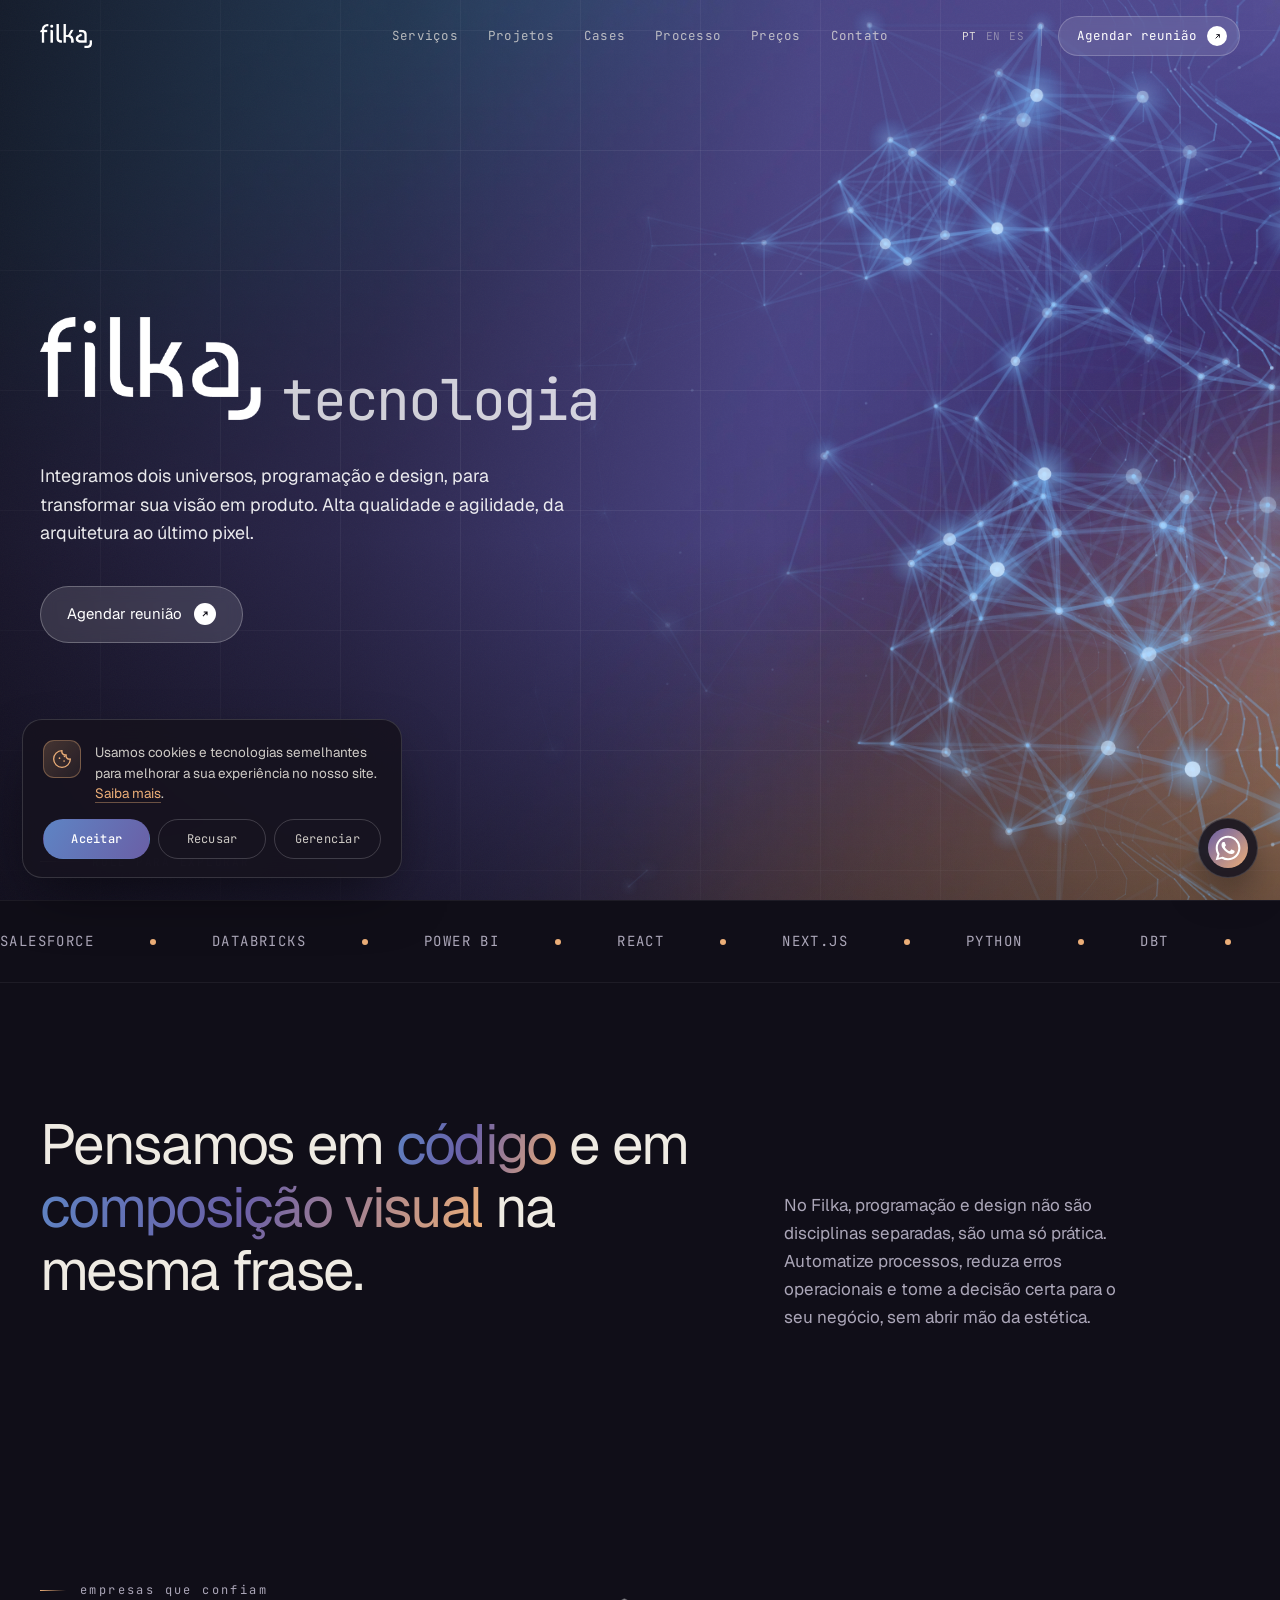
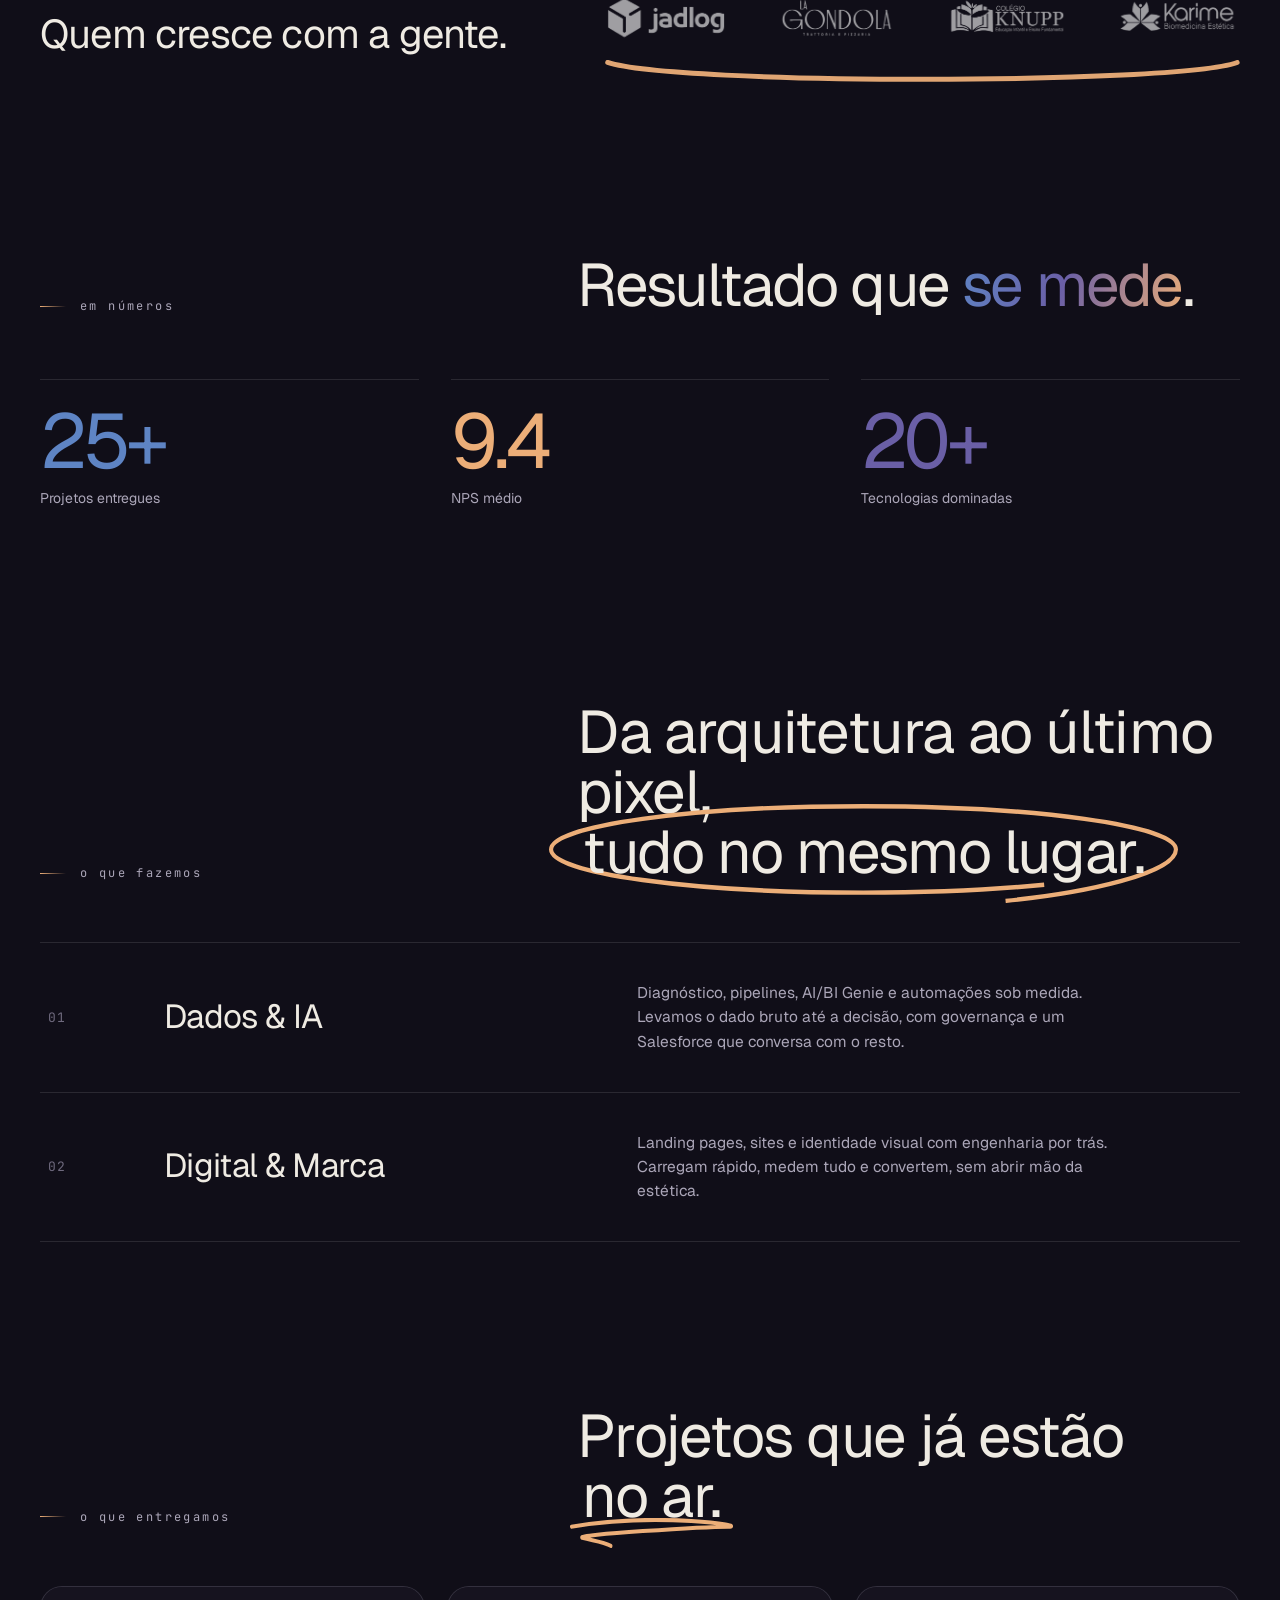
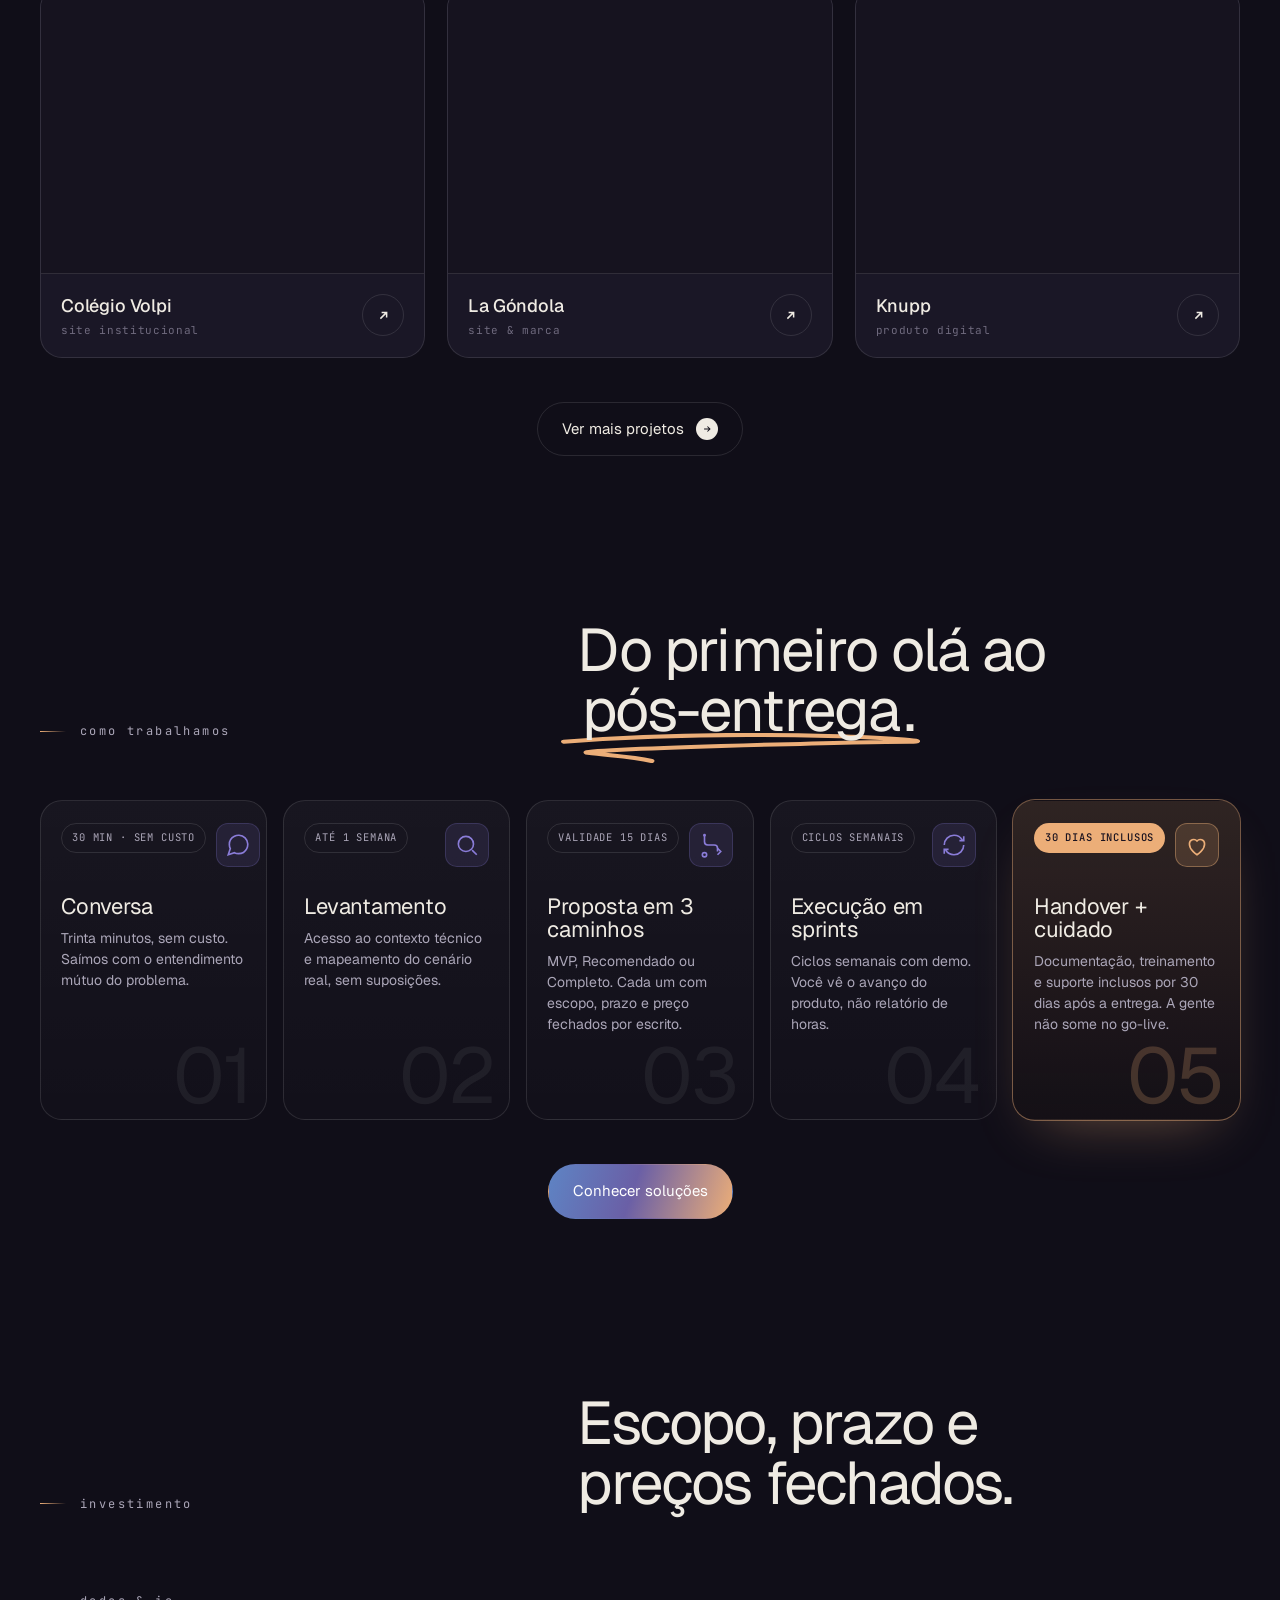
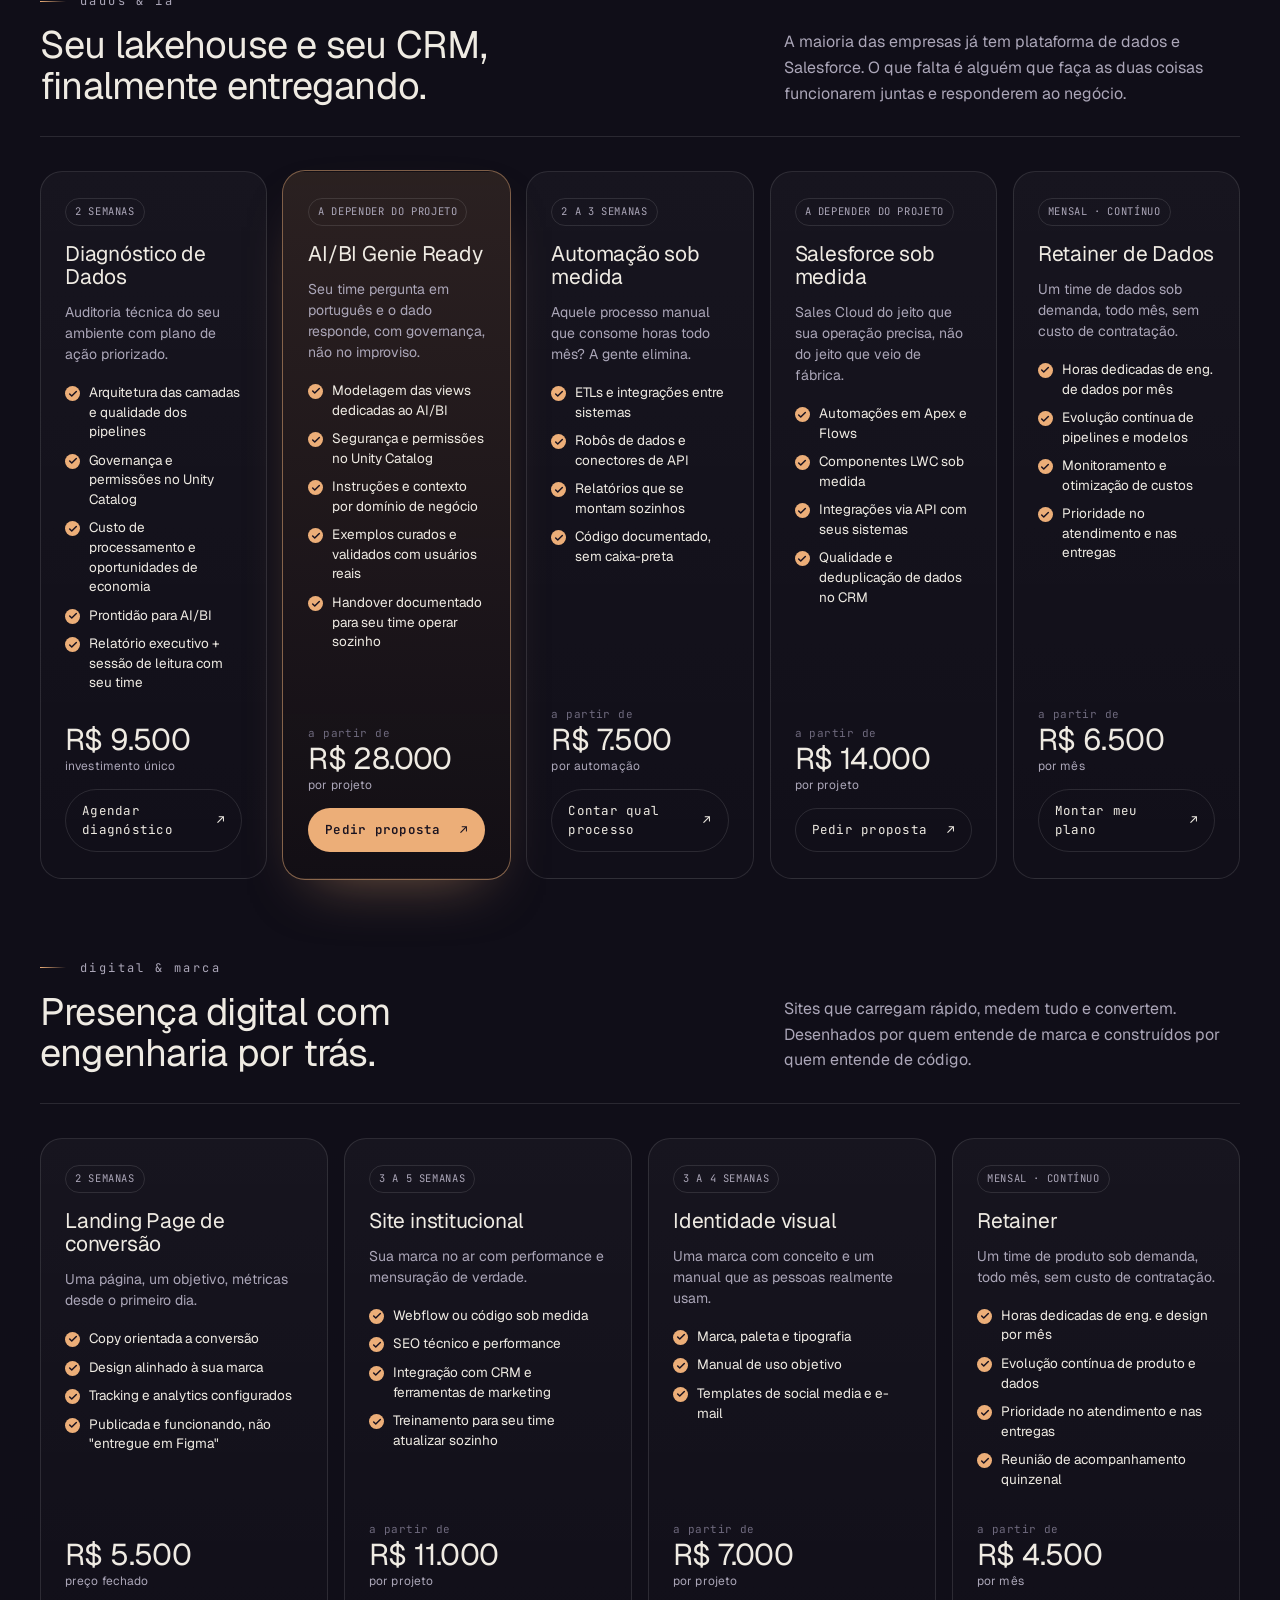
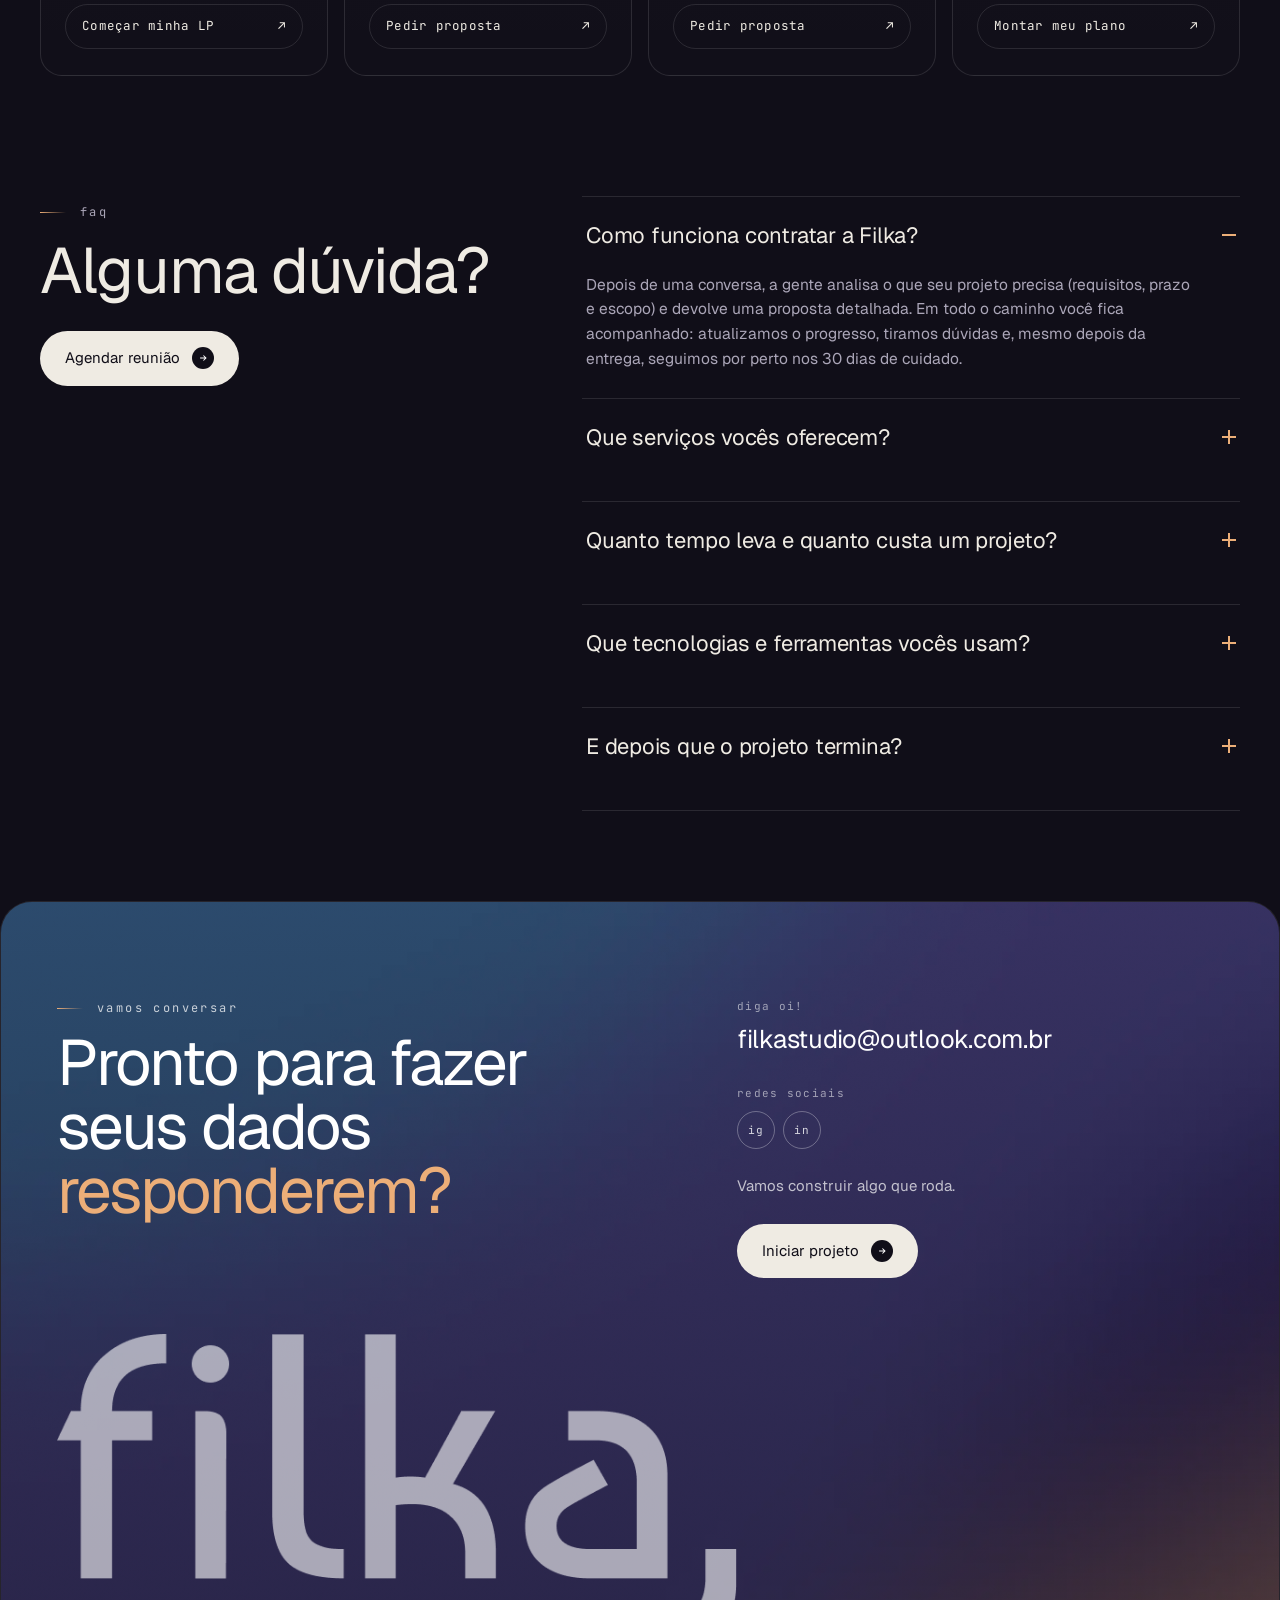
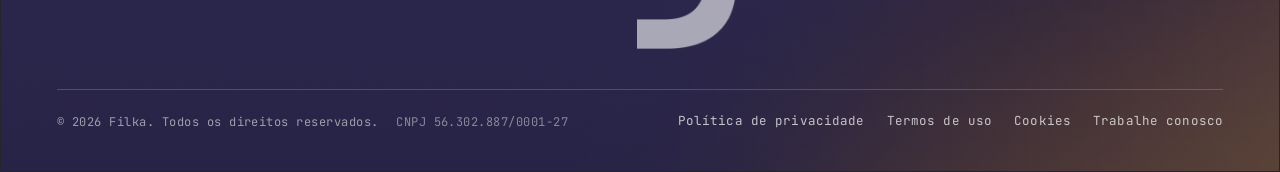
==== index.html @ 19ef2548 "Adjust site per checklist audit: nav, CTAs, thank-you page, SEO - Add Cases to main nav (desktop + m" ====
<!doctype html>
<html lang="pt-BR">
<head>
<meta charset="utf-8" />
<meta name="viewport" content="width=device-width, initial-scale=1" />
<title>Filka · Inovando com a Tecnologia</title>
<meta name="description" content="Integramos programação e design para transformar visão em produto. Engenharia de software, analytics, design digital e agentes de IA." />
<meta name="robots" content="index, follow" />
<link rel="canonical" href="https://filkastudio.com.br/" />
<meta property="og:url" content="https://filkastudio.com.br/" />
<meta property="og:type" content="website" />
<meta property="og:title" content="Filka · Inovando com a Tecnologia" />
<meta property="og:description" content="Integramos programação e design para transformar visão em produto. Engenharia de software, analytics, design digital e agentes de IA." />
<meta property="og:image" content="https://filkastudio.com.br/assets/img/brand-bg.webp" />
<meta property="og:locale" content="pt_BR" />
<meta name="twitter:card" content="summary_large_image" />
<meta name="twitter:title" content="Filka · Inovando com a Tecnologia" />
<meta name="twitter:description" content="Integramos programação e design para transformar visão em produto. Engenharia de software, analytics, design digital e agentes de IA." />
<meta name="twitter:image" content="https://filkastudio.com.br/assets/img/brand-bg.webp" />
<script type="application/ld+json">
{
  "@context": "https://schema.org",
  "@type": "Organization",
  "name": "Filka",
  "url": "https://filkastudio.com.br/",
  "description": "Integramos programação e design para transformar visão em produto. Engenharia de software, analytics, design digital e agentes de IA.",
  "logo": "https://filkastudio.com.br/assets/img/filka-wordmark-hq.png",
  "email": "filkastudio@outlook.com.br",
  "sameAs": [
    "https://www.linkedin.com/company/filka/"
  ]
}
</script>
<script type="application/ld+json">
{
  "@context": "https://schema.org",
  "@type": "FAQPage",
  "mainEntity": [
    {
      "@type": "Question",
      "name": "Como funciona contratar a Filka?",
      "acceptedAnswer": { "@type": "Answer", "text": "Depois de uma conversa, a gente analisa o que seu projeto precisa (requisitos, prazo e escopo) e devolve uma proposta detalhada. Em todo o caminho você fica acompanhado: atualizamos o progresso, tiramos dúvidas e, mesmo depois da entrega, seguimos por perto nos 30 dias de cuidado." }
    },
    {
      "@type": "Question",
      "name": "Que serviços vocês oferecem?",
      "acceptedAnswer": { "@type": "Answer", "text": "Duas frentes. Dados & IA: diagnóstico, AI/BI Genie, automação sob medida e Salesforce. Digital & Marca: landing pages, sites e identidade visual. E o Retainer, capacidade sênior mês a mês na frente que você escolher." }
    },
    {
      "@type": "Question",
      "name": "Quanto tempo leva e quanto custa um projeto?",
      "acceptedAnswer": { "@type": "Answer", "text": "Os produtos de entrada têm preço fechado e prazo curto (a partir de 2 semanas). Os demais variam com o escopo. Uma conversa inicial ajuda a gente a mapear sua necessidade e dar uma estimativa precisa por escrito." }
    },
    {
      "@type": "Question",
      "name": "Que tecnologias e ferramentas vocês usam?",
      "acceptedAnswer": { "@type": "Answer", "text": "Em dados: Databricks, Unity Catalog, Genie/AI·BI, Delta Lake, PySpark e Python. Em sistemas: Salesforce com Apex e LWC. Em digital: Webflow ou código sob medida, sempre com tracking configurado. Construímos coisas que rodam em produção, não protótipos." }
    },
    {
      "@type": "Question",
      "name": "E depois que o projeto termina?",
      "acceptedAnswer": { "@type": "Answer", "text": "Todo projeto inclui handover documentado e 30 dias de cuidado, com treinamento e suporte para seu time operar sozinho. Se quiser evolução contínua, o Retainer mantém um time de produto à disposição mês a mês." }
    }
  ]
}
</script>
<link rel="icon" href="favicon.ico" sizes="32x32" />
<link rel="icon" type="image/png" href="favicon-32x32.png" sizes="32x32" />
<link rel="icon" type="image/png" href="favicon-16x16.png" sizes="16x16" />
<link rel="apple-touch-icon" href="apple-touch-icon.png" />

<link rel="preconnect" href="https://fonts.googleapis.com" />
<link rel="preconnect" href="https://fonts.gstatic.com" crossorigin />
<link href="https://fonts.googleapis.com/css2?family=Geist:wght@300;400;500;600&family=JetBrains+Mono:wght@400;500&family=Cabin:wght@400;500;600&family=Baumans&display=swap" rel="stylesheet" />
<link rel="stylesheet" href="css/styles.css" />
<link rel="stylesheet" href="css/filkai.css" />
</head>
<body>

<!-- Nav mount (injected by nav.js) -->
<div id="nav-mount"></div>

<!-- =========================
     Hero
========================== -->
<section class="hero" id="top" data-screen-label="Hero">
  <div class="hero__bg" aria-hidden="true"></div>
  <div class="hero__tech" aria-hidden="true"></div>
  <canvas class="hero__plexus" id="hero-plexus" width="1920" height="1080" aria-hidden="true"></canvas>
  <div class="hero__grain" aria-hidden="true"></div>

  <div class="container hero__inner">
    <div class="hero__copy">
      <div class="hero__lockup">
        <img class="wordmark" src="assets/img/filka-wordmark-white.png" alt="filka," />
        <span class="cycler" id="cycler"><em>design</em></span>
      </div>

      <p class="hero__lede">
        Integramos dois universos, programação e design, para transformar
        sua visão em produto. Alta qualidade e agilidade, da arquitetura ao último pixel.
      </p>

      <div class="hero__cta">
        <a class="btn btn--glass" href="https://calendar.app.google/s7fpLVRSq7ARySYF6" target="_blank" rel="noopener">
          Agendar reunião
          <span class="arrow"><svg width="10" height="10" viewBox="0 0 24 24" fill="none" stroke="currentColor" stroke-width="2.5"><path d="M7 17L17 7M9 7h8v8"/></svg></span>
        </a>
      </div>

    </div>
  </div>

  <div class="hero__scrollcue"><span class="line"></span> role para explorar</div>
</section>

<!-- =========================
     Tool strip
========================== -->
<div class="toolstrip" aria-hidden="true">
  <div class="toolstrip__track">
    <span>
      Salesforce <span class="sep"></span> Databricks <span class="sep"></span> Power BI <span class="sep"></span>
      React <span class="sep"></span> Next.js <span class="sep"></span> Python <span class="sep"></span>
      dbt <span class="sep"></span> LangChain <span class="sep"></span> Figma <span class="sep"></span>
      AWS <span class="sep"></span> PostgreSQL <span class="sep"></span>
    </span>
    <span>
      Salesforce <span class="sep"></span> Databricks <span class="sep"></span> Power BI <span class="sep"></span>
      React <span class="sep"></span> Next.js <span class="sep"></span> Python <span class="sep"></span>
      dbt <span class="sep"></span> LangChain <span class="sep"></span> Figma <span class="sep"></span>
      AWS <span class="sep"></span> PostgreSQL <span class="sep"></span>
    </span>
  </div>
</div>

<!-- =========================
     Manifesto
========================== -->
<section class="section manifesto" id="sobre">
  <div class="container">
    <div class="manifesto__grid">
      <h2 class="manifesto__text reveal">
        Pensamos em <span class="grad-text">código</span> e em <span class="grad-text">composição visual</span> <span class="muted" style="color: rgb(239, 235, 227)">na mesma frase.</span>
      </h2>
      <p class="manifesto__aside reveal">No Filka, programação e design não são disciplinas separadas, são uma só prática. Automatize processos, reduza erros operacionais e tome a decisão certa para o seu negócio, sem abrir mão da estética.</p>
    </div>
  </div>
</section>

<!-- =========================
     Empresas que confiam
========================== -->
<section class="trust" id="clientes">
  <div class="container">
    <div class="trust__row reveal">
      <div class="trust__intro">
        <p class="trust__label eyebrow">empresas que confiam</p>
        <h2 class="trust__title" style="font-size: clamp(26px, 6vw, 40px)">Quem cresce com a gente.</h2>
      </div>
      <div class="trust__logos">
        <div class="trust__logo"><img src="assets/img/client-jadlog.webp" alt="Jadlog" /></div>
        <div class="trust__logo"><img src="assets/img/client-lagondola.webp" alt="La Gondola" /></div>
        <div class="trust__logo"><img src="assets/img/client-knupp.webp" alt="Colégio Knupp" /></div>
        <div class="trust__logo"><img src="assets/img/client-karime.webp" alt="Karime Biomedicina Estética" /></div>
        <img class="trust-underline" src="assets/img/trust-underline.svg" alt="" aria-hidden="true" />
      </div>
    </div>
  </div>
</section>

<!-- =========================
     Big numbers
========================== -->
<section class="section--tight">
  <div class="container">
    <div class="sec-head reveal" style="margin-bottom: 64px;">
      <div class="eyebrow">em números</div>
      <h2 style="font-size: clamp(32px, 7vw, 60px)">Resultado que <span class="grad-text">se mede</span>.</h2>
    </div>
    <div class="bignumbers reveal">
      <div class="bignum">
        <div class="bignum__value" data-count="25" data-suffix="+" style="color: var(--grad-blue)">0</div>
        <div class="bignum__lab">Projetos entregues</div>
      </div>
      <div class="bignum">
        <div class="bignum__value" data-count="9.4" data-decimals="1" style="color: var(--filka-peach)">0</div>
        <div class="bignum__lab">NPS médio</div>
      </div>
      <div class="bignum">
        <div class="bignum__value" data-count="20" data-suffix="+" style="color: var(--grad-teal)">0</div>
        <div class="bignum__lab">Tecnologias dominadas</div>
      </div>
    </div>
  </div>
</section>

<!-- =========================
     Expertise rows
========================== -->
<section class="section--tight" id="servicos">
  <div class="container">
    <div class="sec-head reveal">
      <div class="eyebrow">o que fazemos</div>
      <h2 style="font-size: clamp(28px, 4.4vw, 46px)"><span style="font-size: clamp(30px, 7vw, 60px)">Da arquitetura ao último pixel,</span><br /><span class="scribble scribble--loop" style="font-size: clamp(30px, 7vw, 60px)">tudo no mesmo lugar.</span></h2>
    </div>

    <div class="expertise">
      <div class="exp-row reveal">
        <div class="exp-row__num">01</div>
        <div class="exp-row__title">Dados &amp; IA</div>
        <div class="exp-row__desc">Diagnóstico, pipelines, AI/BI Genie e automações sob medida. Levamos o dado bruto até a decisão, com governança e um Salesforce que conversa com o resto.</div>
      </div>

      <div class="exp-row reveal">
        <div class="exp-row__num">02</div>
        <div class="exp-row__title">Digital &amp; Marca</div>
        <div class="exp-row__desc">Landing pages, sites e identidade visual com engenharia por trás. Carregam rápido, medem tudo e convertem, sem abrir mão da estética.</div>
      </div>
    </div>
  </div>
</section>

<!-- =========================
     Projetos
========================== -->
<section class="section--tight" id="projetos" style="padding-top: 60px;">
  <div class="container">
    <div class="sec-head reveal">
      <div class="eyebrow">o que entregamos</div>
      <h2 style="font-size: clamp(28px, 4.4vw, 46px)"><span style="font-size: clamp(30px, 7vw, 60px)">Projetos que já estão</span><br /><span class="scribble scribble--underline" style="font-size: clamp(30px, 7vw, 60px)">no ar.</span></h2>
    </div>

    <div class="showcase">
      <a class="showcase-card reveal" data-project href="https://filka-studio.github.io/colegio-volpi/" target="_blank" rel="noopener">
        <div class="showcase-card__frame">
          <iframe src="https://filka-studio.github.io/colegio-volpi/" title="Colégio Volpi" loading="lazy" scrolling="no" tabindex="-1" aria-hidden="true"></iframe>
        </div>
        <div class="showcase-card__meta">
          <span>
            <span class="showcase-card__name">Colégio Volpi</span>
            <span class="showcase-card__tag">site institucional</span>
          </span>
          <span class="showcase-card__arrow"><svg width="15" height="15" viewBox="0 0 24 24" fill="none" stroke="currentColor" stroke-width="2.4"><path d="M7 17L17 7M9 7h8v8"/></svg></span>
        </div>
      </a>

      <a class="showcase-card reveal" data-project href="https://filka-studio.github.io/la-gondola/" target="_blank" rel="noopener">
        <div class="showcase-card__frame">
          <iframe src="https://filka-studio.github.io/la-gondola/" title="La Góndola" loading="lazy" scrolling="no" tabindex="-1" aria-hidden="true"></iframe>
        </div>
        <div class="showcase-card__meta">
          <span>
            <span class="showcase-card__name">La Góndola</span>
            <span class="showcase-card__tag">site &amp; marca</span>
          </span>
          <span class="showcase-card__arrow"><svg width="15" height="15" viewBox="0 0 24 24" fill="none" stroke="currentColor" stroke-width="2.4"><path d="M7 17L17 7M9 7h8v8"/></svg></span>
        </div>
      </a>

      <a class="showcase-card reveal" data-project href="https://filka-studio.github.io/knupp/Home.dc.html" target="_blank" rel="noopener">
        <div class="showcase-card__frame">
          <iframe src="https://filka-studio.github.io/knupp/Home.dc.html" title="Knupp" loading="lazy" scrolling="no" tabindex="-1" aria-hidden="true"></iframe>
        </div>
        <div class="showcase-card__meta">
          <span>
            <span class="showcase-card__name">Knupp</span>
            <span class="showcase-card__tag">produto digital</span>
          </span>
          <span class="showcase-card__arrow"><svg width="15" height="15" viewBox="0 0 24 24" fill="none" stroke="currentColor" stroke-width="2.4"><path d="M7 17L17 7M9 7h8v8"/></svg></span>
        </div>
      </a>
    </div>

    <div class="showcase__more">
      <a class="btn btn--ghost" href="projetos.html">
        Ver mais projetos
        <span class="arrow"><svg width="10" height="10" viewBox="0 0 24 24" fill="none" stroke="currentColor" stroke-width="2.5"><path d="M5 12h14M13 6l6 6-6 6"/></svg></span>
      </a>
    </div>
  </div>
</section>

<!-- =========================
     Processo
========================== -->
<section class="section--tight" id="processo" style="padding-top: 60px;">
  <div class="container">
    <div class="sec-head reveal">
      <div class="eyebrow">como trabalhamos</div>
      <h2 style="font-size: clamp(32px, 7vw, 60px)">Do primeiro olá ao <span class="scribble scribble--underline">pós-entrega</span>.</h2>
    </div>

    <div class="process-grid">
      <article class="pcard reveal">
        <div class="pcard__top">
          <span class="pcard__tag">30 min · sem custo</span>
          <div class="pcard__icon">
            <svg width="26" height="26" viewBox="0 0 24 24" fill="none" stroke="currentColor" stroke-width="1.5"><path d="M21 11.5a8.38 8.38 0 0 1-.9 3.8 8.5 8.5 0 0 1-7.6 4.7 8.38 8.38 0 0 1-3.8-.9L3 21l1.9-5.7a8.38 8.38 0 0 1-.9-3.8 8.5 8.5 0 0 1 4.7-7.6 8.38 8.38 0 0 1 3.8-.9h.5a8.48 8.48 0 0 1 8 8v.5z"/></svg>
          </div>
        </div>
        <div class="pcard__body">
          <h3 class="pcard__title">Conversa</h3>
          <p class="pcard__desc">Trinta minutos, sem custo. Saímos com o entendimento mútuo do problema.</p>
        </div>
        <span class="pcard__num">01</span>
      </article>

      <article class="pcard reveal">
        <div class="pcard__top">
          <span class="pcard__tag">até 1 semana</span>
          <div class="pcard__icon">
            <svg width="26" height="26" viewBox="0 0 24 24" fill="none" stroke="currentColor" stroke-width="1.5"><circle cx="11" cy="11" r="7"/><path d="M21 21l-4.3-4.3"/></svg>
          </div>
        </div>
        <div class="pcard__body">
          <h3 class="pcard__title">Levantamento</h3>
          <p class="pcard__desc">Acesso ao contexto técnico e mapeamento do cenário real, sem suposições.</p>
        </div>
        <span class="pcard__num">02</span>
      </article>

      <article class="pcard reveal">
        <div class="pcard__top">
          <span class="pcard__tag">validade 15 dias</span>
          <div class="pcard__icon">
            <svg width="26" height="26" viewBox="0 0 24 24" fill="none" stroke="currentColor" stroke-width="1.5"><path d="M6 3v6a3 3 0 0 0 3 3h6a3 3 0 0 1 3 3v3"/><circle cx="6" cy="3" r="0.6" fill="currentColor"/><path d="M18 15l3 3-3 3"/><circle cx="6" cy="21" r="2"/></svg>
          </div>
        </div>
        <div class="pcard__body">
          <h3 class="pcard__title">Proposta em 3 caminhos</h3>
          <p class="pcard__desc">MVP, Recomendado ou Completo. Cada um com escopo, prazo e preço fechados por escrito.</p>
        </div>
        <span class="pcard__num">03</span>
      </article>

      <article class="pcard reveal">
        <div class="pcard__top">
          <span class="pcard__tag">ciclos semanais</span>
          <div class="pcard__icon">
            <svg width="26" height="26" viewBox="0 0 24 24" fill="none" stroke="currentColor" stroke-width="1.5"><path d="M21 12a9 9 0 0 1-9 9 9 9 0 0 1-7.7-4.4"/><path d="M3 12a9 9 0 0 1 9-9 9 9 0 0 1 7.7 4.4"/><path d="M21 4v4h-4"/><path d="M3 20v-4h4"/></svg>
          </div>
        </div>
        <div class="pcard__body">
          <h3 class="pcard__title">Execução em sprints</h3>
          <p class="pcard__desc">Ciclos semanais com demo. Você vê o avanço do produto, não relatório de horas.</p>
        </div>
        <span class="pcard__num">04</span>
      </article>

      <article class="pcard pcard--feature reveal">
        <div class="pcard__top">
          <span class="pcard__tag pcard__tag--accent">30 dias inclusos</span>
          <div class="pcard__icon">
            <svg width="26" height="26" viewBox="0 0 24 24" fill="none" stroke="currentColor" stroke-width="1.5"><path d="M12 21s-7-4.35-7-10a4 4 0 0 1 7-2.65A4 4 0 0 1 19 11c0 5.65-7 10-7 10z"/></svg>
          </div>
        </div>
        <div class="pcard__body">
          <h3 class="pcard__title">Handover + cuidado</h3>
          <p class="pcard__desc">Documentação, treinamento e suporte inclusos por 30 dias após a entrega. A gente não some no go-live.</p>
        </div>
        <span class="pcard__num">05</span>
      </article>
    </div>

    <div style="margin-top: 44px; display: flex; justify-content: center;">
      <a class="btn btn--accent" href="#precos">Conhecer soluções</a>
    </div>
  </div>
</section>

<!-- =========================
     Preços / Trilhas
========================== -->
<section class="section--tight" id="precos" style="padding-top: 70px;">
  <div class="container">
    <div class="sec-head reveal">
      <div class="eyebrow">investimento</div>
      <h2 style="font-size: clamp(32px, 7vw, 60px)">Escopo, prazo
e preços fechados.</h2>
    </div>

    <!-- Trilha 1 -->
    <div class="ptrack reveal">
      <div class="ptrack__head">
        <div class="ptrack__intro">
          <div class="eyebrow">dados &amp; ia</div>
          <h3 class="ptrack__title">Seu lakehouse e seu CRM, finalmente entregando.</h3>
        </div>
        <p class="ptrack__sub">A maioria das empresas já tem plataforma de dados e Salesforce. O que falta é alguém que faça as duas coisas funcionarem juntas e responderem ao negócio.</p>
      </div>

      <div class="pricing-grid pricing-grid--5">
        <article class="price-card">
          <div class="price-card__tags"><span class="tag">2 semanas</span></div>
          <h4 class="price-card__title">Diagnóstico de Dados</h4>
          <p class="price-card__desc">Auditoria técnica do seu ambiente com plano de ação priorizado.</p>
          <ul class="price-card__list">
            <li>Arquitetura das camadas e qualidade dos pipelines</li>
            <li>Governança e permissões no Unity Catalog</li>
            <li>Custo de processamento e oportunidades de economia</li>
            <li>Prontidão para AI/BI</li>
            <li>Relatório executivo + sessão de leitura com seu time</li>
          </ul>
          <div class="price-card__foot">
            <div class="price-card__price"><span class="val">R$ 9.500</span><span class="unit">investimento único</span></div>
            <a class="price-card__cta" href="contato.html">Agendar diagnóstico <span>&#8599;</span></a>
          </div>
        </article>

        <article class="price-card price-card--feature">
          <div class="price-card__tags"><span class="tag">a depender do projeto</span></div>
          <h4 class="price-card__title">AI/BI Genie Ready</h4>
          <p class="price-card__desc">Seu time pergunta em português e o dado responde, com governança, não no improviso.</p>
          <ul class="price-card__list">
            <li>Modelagem das views dedicadas ao AI/BI</li>
            <li>Segurança e permissões no Unity Catalog</li>
            <li>Instruções e contexto por domínio de negócio</li>
            <li>Exemplos curados e validados com usuários reais</li>
            <li>Handover documentado para seu time operar sozinho</li>
          </ul>
          <div class="price-card__foot">
            <div class="price-card__price"><span class="from">a partir de</span><span class="val">R$ 28.000</span><span class="unit">por projeto</span></div>
            <a class="price-card__cta price-card__cta--solid" href="contato.html">Pedir proposta <span>&#8599;</span></a>
          </div>
        </article>

        <article class="price-card">
          <div class="price-card__tags"><span class="tag">2 a 3 semanas</span></div>
          <h4 class="price-card__title">Automação sob medida</h4>
          <p class="price-card__desc">Aquele processo manual que consome horas todo mês? A gente elimina.</p>
          <ul class="price-card__list">
            <li>ETLs e integrações entre sistemas</li>
            <li>Robôs de dados e conectores de API</li>
            <li>Relatórios que se montam sozinhos</li>
            <li>Código documentado, sem caixa-preta</li>
          </ul>
          <div class="price-card__foot">
            <div class="price-card__price"><span class="from">a partir de</span><span class="val">R$ 7.500</span><span class="unit">por automação</span></div>
            <a class="price-card__cta" href="contato.html">Contar qual processo <span>&#8599;</span></a>
          </div>
        </article>

        <article class="price-card">
          <div class="price-card__tags"><span class="tag">a depender do projeto</span></div>
          <h4 class="price-card__title">Salesforce sob medida</h4>
          <p class="price-card__desc">Sales Cloud do jeito que sua operação precisa, não do jeito que veio de fábrica.</p>
          <ul class="price-card__list">
            <li>Automações em Apex e Flows</li>
            <li>Componentes LWC sob medida</li>
            <li>Integrações via API com seus sistemas</li>
            <li>Qualidade e deduplicação de dados no CRM</li>
          </ul>
          <div class="price-card__foot">
            <div class="price-card__price"><span class="from">a partir de</span><span class="val">R$ 14.000</span><span class="unit">por projeto</span></div>
            <a class="price-card__cta" href="contato.html">Pedir proposta <span>&#8599;</span></a>
          </div>
        </article>

        <article class="price-card">
          <div class="price-card__tags"><span class="tag">mensal &middot; contínuo</span></div>
          <h4 class="price-card__title">Retainer de Dados</h4>
          <p class="price-card__desc">Um time de dados sob demanda, todo mês, sem custo de contratação.</p>
          <ul class="price-card__list">
            <li>Horas dedicadas de eng. de dados por mês</li>
            <li>Evolução contínua de pipelines e modelos</li>
            <li>Monitoramento e otimização de custos</li>
            <li>Prioridade no atendimento e nas entregas</li>
          </ul>
          <div class="price-card__foot">
            <div class="price-card__price"><span class="from">a partir de</span><span class="val">R$ 6.500</span><span class="unit">por mês</span></div>
            <a class="price-card__cta" href="contato.html">Montar meu plano <span>&#8599;</span></a>
          </div>
        </article>
      </div>
    </div>

    <!-- Trilha 2 -->
    <div class="ptrack reveal">
      <div class="ptrack__head">
        <div class="ptrack__intro">
          <div class="eyebrow">digital &amp; marca</div>
          <h3 class="ptrack__title">Presença digital com engenharia por trás.</h3>
        </div>
        <p class="ptrack__sub">Sites que carregam rápido, medem tudo e convertem. Desenhados por quem entende de marca e construídos por quem entende de código.</p>
      </div>

      <div class="pricing-grid pricing-grid--4">
        <article class="price-card">
          <div class="price-card__tags"><span class="tag">2 semanas</span></div>
          <h4 class="price-card__title">Landing Page de conversão</h4>
          <p class="price-card__desc">Uma página, um objetivo, métricas desde o primeiro dia.</p>
          <ul class="price-card__list">
            <li>Copy orientada a conversão</li>
            <li>Design alinhado à sua marca</li>
            <li>Tracking e analytics configurados</li>
            <li>Publicada e funcionando, não "entregue em Figma"</li>
          </ul>
          <div class="price-card__foot">
            <div class="price-card__price"><span class="val">R$ 5.500</span><span class="unit">preço fechado</span></div>
            <a class="price-card__cta" href="contato.html">Começar minha LP <span>&#8599;</span></a>
          </div>
        </article>

        <article class="price-card">
          <div class="price-card__tags"><span class="tag">3 a 5 semanas</span></div>
          <h4 class="price-card__title">Site institucional</h4>
          <p class="price-card__desc">Sua marca no ar com performance e mensuração de verdade.</p>
          <ul class="price-card__list">
            <li>Webflow ou código sob medida</li>
            <li>SEO técnico e performance</li>
            <li>Integração com CRM e ferramentas de marketing</li>
            <li>Treinamento para seu time atualizar sozinho</li>
          </ul>
          <div class="price-card__foot">
            <div class="price-card__price"><span class="from">a partir de</span><span class="val">R$ 11.000</span><span class="unit">por projeto</span></div>
            <a class="price-card__cta" href="contato.html">Pedir proposta <span>&#8599;</span></a>
          </div>
        </article>

        <article class="price-card">
          <div class="price-card__tags"><span class="tag">3 a 4 semanas</span></div>
          <h4 class="price-card__title">Identidade visual</h4>
          <p class="price-card__desc">Uma marca com conceito e um manual que as pessoas realmente usam.</p>
          <ul class="price-card__list">
            <li>Marca, paleta e tipografia</li>
            <li>Manual de uso objetivo</li>
            <li>Templates de social media e e-mail</li>
          </ul>
          <div class="price-card__foot">
            <div class="price-card__price"><span class="from">a partir de</span><span class="val">R$ 7.000</span><span class="unit">por projeto</span></div>
            <a class="price-card__cta" href="contato.html">Pedir proposta <span>&#8599;</span></a>
          </div>
        </article>

        <article class="price-card">
          <div class="price-card__tags"><span class="tag">mensal &middot; contínuo</span></div>
          <h4 class="price-card__title">Retainer</h4>
          <p class="price-card__desc">Um time de produto sob demanda, todo mês, sem custo de contratação.</p>
          <ul class="price-card__list">
            <li>Horas dedicadas de eng. e design por mês</li>
            <li>Evolução contínua de produto e dados</li>
            <li>Prioridade no atendimento e nas entregas</li>
            <li>Reunião de acompanhamento quinzenal</li>
          </ul>
          <div class="price-card__foot">
            <div class="price-card__price"><span class="from">a partir de</span><span class="val">R$ 4.500</span><span class="unit">por mês</span></div>
            <a class="price-card__cta" href="contato.html">Montar meu plano <span>&#8599;</span></a>
          </div>
        </article>
      </div>
    </div>
  </div>
</section>

<!-- =========================
     FAQ
========================== -->
<section class="section--tight" id="faq" style="padding-top: 30px;">
  <div class="container">
    <div class="faq-grid">
      <div class="faq-aside reveal">
        <div class="eyebrow">faq</div>
        <h2 class="faq-title">Alguma dúvida?</h2>
        <a class="btn btn--dark" href="https://calendar.app.google/s7fpLVRSq7ARySYF6" target="_blank" rel="noopener">
          Agendar reunião
          <span class="arrow"><svg width="10" height="10" viewBox="0 0 24 24" fill="none" stroke="currentColor" stroke-width="2.5"><path d="M5 12h14M13 6l6 6-6 6"/></svg></span>
        </a>
      </div>

      <div class="faq-list reveal">
        <div class="faq-item is-open">
          <button class="faq-q" type="button" aria-expanded="true">Como funciona contratar a Filka?<span class="faq-ico"></span></button>
          <div class="faq-collapse"><div class="faq-answer">Depois de uma conversa, a gente analisa o que seu projeto precisa (requisitos, prazo e escopo) e devolve uma proposta detalhada. Em todo o caminho você fica acompanhado: atualizamos o progresso, tiramos dúvidas e, mesmo depois da entrega, seguimos por perto nos 30 dias de cuidado.</div></div>
        </div>
        <div class="faq-item">
          <button class="faq-q" type="button" aria-expanded="false">Que serviços vocês oferecem?<span class="faq-ico"></span></button>
          <div class="faq-collapse"><div class="faq-answer">Duas frentes. Dados &amp; IA: diagnóstico, AI/BI Genie, automação sob medida e Salesforce. Digital &amp; Marca: landing pages, sites e identidade visual. E o Retainer, capacidade sênior mês a mês na frente que você escolher.</div></div>
        </div>
        <div class="faq-item">
          <button class="faq-q" type="button" aria-expanded="false">Quanto tempo leva e quanto custa um projeto?<span class="faq-ico"></span></button>
          <div class="faq-collapse"><div class="faq-answer">Os produtos de entrada têm preço fechado e prazo curto (a partir de 2 semanas). Os demais variam com o escopo. Uma conversa inicial ajuda a gente a mapear sua necessidade e dar uma estimativa precisa por escrito.</div></div>
        </div>
        <div class="faq-item">
          <button class="faq-q" type="button" aria-expanded="false">Que tecnologias e ferramentas vocês usam?<span class="faq-ico"></span></button>
          <div class="faq-collapse"><div class="faq-answer">Em dados: Databricks, Unity Catalog, Genie/AI·BI, Delta Lake, PySpark e Python. Em sistemas: Salesforce com Apex e LWC. Em digital: Webflow ou código sob medida, sempre com tracking configurado. Construímos coisas que rodam em produção, não protótipos.</div></div>
        </div>
        <div class="faq-item">
          <button class="faq-q" type="button" aria-expanded="false">E depois que o projeto termina?<span class="faq-ico"></span></button>
          <div class="faq-collapse"><div class="faq-answer">Todo projeto inclui handover documentado e 30 dias de cuidado, com treinamento e suporte para seu time operar sozinho. Se quiser evolução contínua, o Retainer mantém um time de produto à disposição mês a mês.</div></div>
        </div>
      </div>
    </div>
  </div>
</section>

<section class="contact-section" id="contato">
  <div class="container">
    <div class="cta-box reveal">
      <div class="contact-top">
        <div class="contact-lead">
          <div class="eyebrow eyebrow--light">vamos conversar</div>
          <h2>Pronto para fazer seus dados <span class="contact-q">responderem?</span></h2>
        </div>
        <div class="contact-info">
          <div class="contact-info__item">
            <span class="contact-info__lab">diga oi!</span>
            <a class="contact-info__val" href="mailto:filkastudio@outlook.com.br">filkastudio@outlook.com.br</a>
          </div>
          <div class="contact-info__social">
            <span class="contact-info__lab">redes sociais</span>
            <div class="contact-social">
              <a href="https://www.instagram.com/" target="_blank" rel="noopener" aria-label="Instagram">ig</a>
              <a href="https://www.linkedin.com/company/filka/" target="_blank" rel="noopener" aria-label="LinkedIn">in</a>
            </div>
          </div>
          <p class="contact-info__note">Vamos construir algo que roda.</p>
          <a class="btn btn--light" href="contato.html">
            Iniciar projeto
            <span class="arrow"><svg width="10" height="10" viewBox="0 0 24 24" fill="none" stroke="currentColor" stroke-width="2.5"><path d="M5 12h14M13 6l6 6-6 6"/></svg></span>
          </a>
        </div>
      </div>

      <div class="contact-wordmark">
        <img src="assets/img/filka-wordmark-hq.png" alt="filka," />
      </div>

      <div class="contact-bottom">
        <span class="contact-bottom__legal">© 2026 Filka. Todos os direitos reservados. </span>
        <span class="contact-bottom__cnpj">CNPJ 56.302.887/0001-27</span>
        <div class="contact-links__group">
          <a href="privacidade.html">Política de privacidade</a>
          <a href="termos.html">Termos de uso</a>
          <a href="#" data-cookie-settings>Cookies</a>
          <a href="trabalhe.html">Trabalhe conosco</a>
        </div>
      </div>
    </div>
  </div>
</section>

<!-- Footer mount -->

<script src="js/nav.js" defer></script>
<script src="js/i18n.js" defer></script>
<script src="js/plexus.js" defer></script>
<script src="js/projects-modal.js" defer></script>
<script src="js/cookies.js" defer></script>
<script src="js/filkai.js" defer></script>
<script>
  // Word cycler (respects selected language)
  const cyclerWords = {
    pt: ['inovação', 'design', 'tecnologia', 'dados'],
    en: ['innovation', 'design', 'technology', 'data'],
    es: ['innovación', 'diseño', 'tecnología', 'datos']
  };
  const curLang = () => localStorage.getItem('filka-lang') || 'pt';
  let idx = 0;
  const cyc = document.getElementById('cycler');
  if (cyc) {
    const em = cyc.querySelector('em');
    em.textContent = cyclerWords[curLang()][idx] || cyclerWords.pt[idx];
    document.addEventListener('filka:langchange', (e) => {
      const words = cyclerWords[e.detail.lang] || cyclerWords.pt;
      em.textContent = words[idx];
    });
    setInterval(() => {
      idx = (idx + 1) % 4;
      const words = cyclerWords[curLang()] || cyclerWords.pt;
      em.style.transform = 'translateY(-10px)'; em.style.opacity = '0';
      setTimeout(() => {
        em.textContent = words[idx];
        em.style.transform = 'translateY(10px)';
        requestAnimationFrame(() => { em.style.transform = 'translateY(0)'; em.style.opacity = '1'; });
      }, 420);
    }, 2400);
  }

  // Count-up animation for big numbers
  (function(){
    const els = document.querySelectorAll('.bignum__value[data-count]');
    if (!els.length) return;
    const easeOut = t => 1 - Math.pow(1 - t, 3);
    const animate = (el) => {
      if (el.dataset.done) return;
      el.dataset.done = '1';
      const target = parseFloat(el.dataset.count);
      const decimals = parseInt(el.dataset.decimals || '0', 10);
      const prefix = el.dataset.prefix || '';
      const suffix = el.dataset.suffix || '';
      const dur = 1700;
      let start = null;
      const step = (ts) => {
        if (start === null) start = ts;
        const p = Math.min((ts - start) / dur, 1);
        el.textContent = prefix + (target * easeOut(p)).toFixed(decimals) + suffix;
        if (p < 1) requestAnimationFrame(step);
        else el.textContent = prefix + target.toFixed(decimals) + suffix;
      };
      requestAnimationFrame(step);
    };
    const check = () => {
      const vh = window.innerHeight || document.documentElement.clientHeight;
      els.forEach(el => {
        const r = el.getBoundingClientRect();
        if (r.top < vh * 0.85 && r.bottom > 0) animate(el);
      });
    };
    window.addEventListener('scroll', check, { passive: true });
    window.addEventListener('resize', check, { passive: true });
    check();
  })();
</script>

</body>
</html>
---- css/styles.css ----
/* =========================================
   Filka — Design System (Dark Editorial)
   New IDV: blue → indigo → peach gradient
   ========================================= */
:root {
  /* Brand accents (lifted for legibility on dark) */
  --filka-blue:      #7BA0E0;
  --filka-blue-deep: #5E84C4;
  --filka-blue-soft: rgba(123,160,224,.14);
  --filka-navy:      #1C1828;
  --filka-navy-deep: #0B0912;
  --filka-indigo:    #8A7CD8;
  --filka-peach:     #ECAE78;
  --filka-peach-soft:#F2C79C;

  /* Gradient stops (the IDV mesh) */
  --grad-blue:  #5E84C4;
  --grad-teal:  #6A5FA6;   /* indigo */
  --grad-mint:  #ECAE78;   /* peach */
  --grad-css:   linear-gradient(108deg, #5E84C4 0%, #6A5FA6 46%, #ECAE78 100%);

  /* Stat block colors */
  --block-blue:  #5E84C4;
  --block-teal:  #6A5FA6;
  --block-paper: #ECE7DE;   /* warm light panel for contrast */
  --block-ink:   #0B0912;

  /* Surfaces (dark) */
  --paper:        #100E18;   /* base background */
  --paper-soft:   #16131F;   /* raised section */
  --paper-deep:   #1C1828;   /* card */
  --paper-card:   #1A1726;
  --ink:          #EFEBE3;   /* primary text (warm off-white) */
  --ink-soft:     #ABA6B8;   /* muted */
  --ink-mute:     #6F6A7E;   /* faint */
  --ink-true:     #100E18;   /* true dark, for text on light chips */
  --hairline:     rgba(255,255,255,.11);
  --hairline-soft:rgba(255,255,255,.06);

  /* Type */
  --font-sans:  'Geist', 'Helvetica Neue', system-ui, -apple-system, sans-serif;
  --font-body:  'Geist', 'Inter', system-ui, -apple-system, sans-serif;
  --font-head:  'Geist', 'Helvetica Neue', system-ui, sans-serif;
  --font-mono:  'JetBrains Mono', 'Geist Mono', ui-monospace, monospace;
  --font-serif: 'Geist', 'Helvetica Neue', sans-serif;

  --ease: cubic-bezier(.6,.2,.1,1);

  --r-sm: 10px; --r-md: 16px; --r-lg: 22px; --r-xl: 32px;
}

* { box-sizing: border-box; }
html, body { margin: 0; padding: 0; }
html { background: var(--paper); overflow-x: clip; max-width: 100%; }
body {
  font-family: var(--font-body);
  color: var(--ink);
  background: var(--paper);
  -webkit-font-smoothing: antialiased;
  -moz-osx-font-smoothing: grayscale;
  line-height: 1.5;
  overflow-x: clip;
}
::selection { background: var(--filka-peach); color: #1a1320; }

/* Custom cursor removed — visitors keep their default system cursor. */

a { color: inherit; text-decoration: none; }
img { max-width: 100%; display: block; }
button { font-family: inherit; cursor: pointer; }
em, i { font-style: normal; }

/* =========================================
   Layout
   ========================================= */
.container { max-width: 1320px; margin: 0 auto; padding: 0 40px; }
@media (max-width: 760px) { .container { padding: 0 22px; } }

.section { padding: 130px 0; position: relative; }
.section--tight { padding: 90px 0; position: relative; }
.section--paper { background: var(--paper-soft); }
.section--dark { background: var(--block-ink); }

.divider { height: 1px; background: var(--hairline-soft); }

/* =========================================
   Live project showcase (iframe previews)
   ========================================= */
.showcase { display: grid; grid-template-columns: repeat(3, 1fr); gap: 22px; margin-top: 8px; }
@media (max-width: 900px) { .showcase { grid-template-columns: 1fr 1fr; } }
@media (max-width: 620px) { .showcase { grid-template-columns: 1fr; } }
.showcase-card {
  display: flex; flex-direction: column;
  border: 1px solid var(--hairline); border-radius: var(--r-lg, 20px);
  overflow: hidden; background: var(--paper-card); color: var(--ink);
  transition: transform .35s var(--ease), border-color .35s, box-shadow .35s;
}
.showcase-card:hover { transform: translateY(-4px); border-color: rgba(236,174,120,.5); box-shadow: 0 26px 50px -22px rgba(0,0,0,.6); }
.showcase-card__frame {
  position: relative; width: 100%; aspect-ratio: 4 / 3; overflow: hidden;
  border-bottom: 1px solid var(--hairline); background: var(--paper-soft);
  --s: 0.4;
}
.showcase-card__frame iframe {
  position: absolute; top: 0; left: 0; border: 0;
  width: calc(100% / var(--s)); height: calc(100% / var(--s));
  transform: scale(var(--s)); transform-origin: 0 0;
  pointer-events: none;
}
/* Transparent overlay keeps the card clickable over the iframe */
.showcase-card__frame::after { content: ""; position: absolute; inset: 0; z-index: 1; }
.showcase-card__meta {
  display: flex; align-items: center; justify-content: space-between; gap: 14px;
  padding: 18px 20px;
}
.showcase-card__name { font-family: var(--font-head); font-weight: 500; font-size: 18px; letter-spacing: -0.01em; }
.showcase-card__tag { font-family: var(--font-mono); font-size: 11px; letter-spacing: .06em; color: var(--ink-mute); display: block; margin-top: 3px; }
.showcase-card__arrow {
  width: 42px; height: 42px; border-radius: 50%; flex: none;
  display: grid; place-items: center; color: var(--ink);
  border: 1px solid var(--hairline);
  transition: transform .35s var(--ease), background .3s, color .3s, border-color .3s;
}
.showcase-card:hover .showcase-card__arrow { background: var(--filka-peach); color: var(--ink-true); border-color: var(--filka-peach); transform: rotate(0) translate(2px, -2px); }
.showcase__more { display: flex; justify-content: center; gap: 14px; flex-wrap: wrap; margin-top: 44px; }

/* Project preview modal */
.pmodal { position: fixed; inset: 0; z-index: 1000; display: none; }
.pmodal.open { display: block; }
.pmodal__backdrop { position: absolute; inset: 0; background: rgba(8,6,14,.72); backdrop-filter: blur(6px); -webkit-backdrop-filter: blur(6px); opacity: 0; transition: opacity .3s var(--ease); }
.pmodal.open .pmodal__backdrop { opacity: 1; }
.pmodal__dialog {
  position: absolute; top: 50%; left: 50%; transform: translate(-50%, -46%);
  width: min(1160px, 94vw); height: min(760px, 88vh);
  display: flex; flex-direction: column;
  background: var(--paper-card); border: 1px solid var(--hairline);
  border-radius: 18px; overflow: hidden;
  box-shadow: 0 40px 90px -30px rgba(0,0,0,.7);
  opacity: 0; transition: opacity .3s var(--ease), transform .3s var(--ease);
}
.pmodal.open .pmodal__dialog { opacity: 1; transform: translate(-50%, -50%); }
.pmodal__bar {
  display: flex; align-items: center; justify-content: space-between; gap: 16px;
  padding: 13px 16px 13px 20px; border-bottom: 1px solid var(--hairline);
  background: var(--paper-soft); flex: none;
}
.pmodal__title { font-family: var(--font-head); font-weight: 500; font-size: 16px; letter-spacing: -0.01em; color: var(--ink); }
.pmodal__actions { display: flex; align-items: center; gap: 10px; }
.pmodal__ext {
  font-family: var(--font-mono); font-size: 12px; letter-spacing: .02em;
  color: var(--ink-soft); border: 1px solid var(--hairline); border-radius: 999px;
  padding: 7px 13px; display: inline-flex; align-items: center; gap: 7px;
  transition: color .2s, border-color .2s, background .2s;
}
.pmodal__ext:hover { color: var(--filka-peach); border-color: var(--filka-peach); }
.pmodal__ext[disabled] { opacity: .45; cursor: not-allowed; }
.pmodal__ext[disabled]:hover { color: var(--ink-soft); border-color: var(--hairline); }
.pmodal__close {
  width: 36px; height: 36px; border-radius: 50%; flex: none; cursor: pointer;
  display: grid; place-items: center; color: var(--ink);
  background: rgba(255,255,255,.06); border: 1px solid var(--hairline);
  transition: background .2s, border-color .2s, transform .2s;
}
.pmodal__close:hover { background: rgba(255,255,255,.12); border-color: rgba(255,255,255,.35); transform: rotate(90deg); }
.pmodal__frame { flex: 1; position: relative; background: var(--paper-soft); }
.pmodal__frame iframe { position: absolute; inset: 0; width: 100%; height: 100%; border: 0; }
@media (max-width: 640px) {
  .pmodal__dialog { width: 100vw; height: 100vh; border-radius: 0; top: 0; left: 0; transform: none; }
  .pmodal.open .pmodal__dialog { transform: none; }
}

/* =========================================
   Typography
   ========================================= */
.display, .h1, .h2, .h3 { font-family: var(--font-head); font-weight: 400; }
.h1 { font-size: clamp(48px, 7vw, 110px); letter-spacing: -0.04em; line-height: 0.94; }
.h2 { font-size: clamp(34px, 5vw, 72px); letter-spacing: -0.03em; line-height: 1.0; }
.h3 { font-size: clamp(22px, 2.4vw, 34px); letter-spacing: -0.02em; line-height: 1.12; }

.lede { font-size: clamp(17px, 1.3vw, 20px); color: var(--ink-soft); line-height: 1.6; max-width: 580px; }

.eyebrow {
  font-family: var(--font-mono);
  font-size: 12px; letter-spacing: .2em; text-transform: lowercase;
  color: var(--ink-soft);
  display: inline-flex; align-items: center; gap: 14px; font-weight: 400;
}
.eyebrow::before {
  content: ""; width: 26px; height: 1px;
  background: linear-gradient(90deg, var(--filka-peach), transparent);
}
.eyebrow--light { color: rgba(255,255,255,.75); }

h1, h2, h3, h4, h5, h6, b, strong { font-weight: 400; }
h1 em, h2 em, h3 em { color: inherit; font-family: inherit; }

.grad-text {
  background: var(--grad-css);
  -webkit-background-clip: text; background-clip: text; color: transparent;
}

/* ===== Hand-drawn highlight scribble ===== */
.scribble { position: relative; display: inline-block; isolation: isolate; padding: 0 0.08em; white-space: nowrap; }
.scribble::after {
  content: ""; position: absolute; inset: -10% -6% -14% -6%;
  background-image: url("data:image/svg+xml;utf8,<svg xmlns='http://www.w3.org/2000/svg' viewBox='0 0 240 80' preserveAspectRatio='none' fill='none'><path d='M24,44 C18,14 86,6 132,8 C200,10 236,22 232,42 C230,68 160,74 88,68 C28,62 6,50 14,36 C20,24 36,18 54,16' stroke='%23ECAE78' stroke-width='3.2' stroke-linecap='round' stroke-linejoin='round'/></svg>");
  background-repeat: no-repeat; background-size: 100% 100%;
  pointer-events: none; z-index: -1; transform: rotate(-1deg);
}
.scribble--loop::after {
  inset: -30% -5% -34% -5%; transform: rotate(0deg);
  background-image: url("data:image/svg+xml;utf8,<svg xmlns='http://www.w3.org/2000/svg' viewBox='0 0 611 91' preserveAspectRatio='none' fill='none'><path d='M481 73.7302C431.452 78.3085 370.891 81 305.5 81C137.882 81 2 63.3152 2 41.5C2 19.6848 137.882 2 305.5 2C473.118 2 609 19.6848 609 41.5C609 63.3152 520.958 81.3428 443.5 88.5' stroke='%23ECAE78' stroke-width='4'/></svg>");
}
/* Underline swoosh (hand-drawn brush stroke, sits below the word) */
.scribble--underline::after {
  inset: 88% -5% auto -5%; height: 0.5em; transform: rotate(0deg);
  background-position: bottom; background-size: 100% 100%;
  background-image: url("data:image/svg+xml;utf8,<svg xmlns='http://www.w3.org/2000/svg' viewBox='0 0 261 30' preserveAspectRatio='none' fill='none'><path d='M2 8.64752C143.122 -6.30936 289.758 8.64744 253.374 8.64752C216.991 8.6476 2.82689 16.8568 19.3647 19.7892C35.9025 22.7217 51.0621 23.3081 65.9461 28' stroke='%23ECAE78' stroke-width='4' stroke-linecap='round'/></svg>");
}

/* =========================================
   Nav (dark, translucent)
   ========================================= */
.nav {
  position: fixed; top: 0; left: 0; right: 0; z-index: 50;
  padding: 16px max(40px, calc((100% - 1320px) / 2 + 40px));
  display: flex; align-items: center; justify-content: space-between;
  transition: background .35s, border-color .35s, padding .35s;
  border-bottom: 1px solid transparent;
  color: var(--ink);
}
.nav.scrolled {
  background: rgba(16,14,24,.72);
  backdrop-filter: blur(18px) saturate(150%);
  -webkit-backdrop-filter: blur(18px) saturate(150%);
  border-bottom-color: var(--hairline-soft);
  padding: 10px max(40px, calc((100% - 1320px) / 2 + 40px));
}
.nav__brand { display: flex; align-items: center; gap: 10px; }
.nav__brand img { height: 24px; width: auto; display: block; }

.nav__right { display: flex; align-items: center; gap: 0; }

.nav__menu {
  display: flex; gap: 2px; align-items: center; font-family: var(--font-mono);
  position: absolute; left: 50%; transform: translateX(-50%);
}
.nav__menu a {
  font-size: 12.5px; padding: 8px 14px; border-radius: 999px;
  color: inherit; transition: background .2s, opacity .2s;
  letter-spacing: .02em; position: relative; opacity: .72; white-space: nowrap;
}
.nav__menu a:hover { background: rgba(255,255,255,.08); opacity: 1; }
.nav__menu a.active { opacity: 1; }
.nav__menu a.active::after {
  content:""; position:absolute; left: 50%; bottom: 3px;
  width: 4px; height: 4px; border-radius: 50%; background: var(--filka-peach);
  transform: translateX(-50%);
}

/* Language switch — discreet setting, sits before the CTA */
.nav__lang {
  display: flex; align-items: center; gap: 7px;
  font-family: var(--font-mono); font-size: 11px;
  margin-left: 14px;
  margin-right: 16px;
  padding-right: 16px;
  border-right: 1px solid rgba(255,255,255,.16);
}
.nav__lang button {
  background: none; border: none; color: inherit; cursor: pointer;
  font: inherit; padding: 2px 1px; opacity: .4; letter-spacing: .03em;
  transition: opacity .2s;
}
.nav__lang button:hover { opacity: .75; }
.nav__lang button.active { opacity: .9; }
@media (max-width: 920px) { .nav__lang { display: none; } }

.mobile-sheet__lang {
  display: flex; gap: 16px; font-family: var(--font-mono); font-size: 14px;
  padding-top: 8px; border-top: 1px solid rgba(255,255,255,.12); margin-top: 8px;
}
.mobile-sheet__lang button {
  background: none; border: none; color: inherit; cursor: pointer;
  font: inherit; opacity: .55; padding: 0;
}
.mobile-sheet__lang button.active { opacity: 1; font-weight: 600; }

.nav__cta {
  display: inline-flex; align-items: center; gap: 10px;
  padding: 9px 12px 9px 18px; border-radius: 999px;
  font-size: 12.5px; font-family: var(--font-mono);
  background: rgba(255,255,255,.10);
  color: #fff; border: 1px solid rgba(255,255,255,.20);
  backdrop-filter: blur(8px);
  transition: background .25s, transform .25s, color .25s, border-color .25s;
}
.nav__cta .arrow {
  width: 20px; height: 20px; border-radius: 50%;
  background: #fff; color: var(--ink-true);
  display: grid; place-items: center;
  transition: transform .35s var(--ease), background .25s, color .25s;
}
.nav__cta:hover { background: #fff; color: var(--ink-true); border-color: #fff; transform: translateY(-1px); }
.nav__cta:hover .arrow { background: var(--ink-true); color: #fff; transform: rotate(-45deg); }

.nav__burger { display:none; background: rgba(255,255,255,.10); color: inherit; border: 1px solid rgba(255,255,255,.20); padding: 9px 14px; border-radius: 999px; font-size: 12.5px; font-family: var(--font-mono); align-items: center; gap: 8px; }

@media (max-width: 1040px) { .nav__menu a { padding: 8px 11px; } }
@media (max-width: 920px) {
  .nav__menu { display: none; }
  .nav__burger { display: inline-flex; }
  .nav__cta { display: none; }
  .nav { padding: 12px 22px; }
  .nav.scrolled { padding: 10px 22px; }
}

/* Mobile menu sheet */
.mobile-sheet {
  position: fixed; inset: 0; z-index: 60;
  background: var(--paper);
  transform: translateY(-100%); transition: transform .4s var(--ease);
  display: flex; flex-direction: column; padding: 24px;
  overflow-y: auto; overscroll-behavior: contain;
}
.mobile-sheet.open { transform: translateY(0); }
.mobile-sheet__top { display:flex; justify-content: space-between; align-items: center; margin-bottom: 40px; }
.mobile-sheet__top img { height: 24px; }
.mobile-sheet a {
  display: block; font-size: 34px; font-weight: 400; letter-spacing: -0.02em;
  padding: 16px 0; border-bottom: 1px solid var(--hairline-soft); color: var(--ink);
}
.mobile-sheet a:last-child { border-bottom: none; }

/* =========================================
   Buttons
   ========================================= */
.btn {
  display: inline-flex; align-items: center; gap: 12px;
  padding: 15px 24px; border-radius: 999px;
  font-size: 15px; font-weight: 400;
  transition: transform .25s, background .25s, color .25s, border-color .25s;
  border: 1px solid transparent; white-space: nowrap;
}
.btn .arrow {
  width: 22px; height: 22px; border-radius: 50%;
  display: grid; place-items: center;
  transition: transform .35s var(--ease);
}
.btn:hover .arrow { transform: rotate(-45deg); }

/* Primary = light pill (pops on dark) */
.btn--primary, .btn--light, .btn--dark {
  background: var(--ink); color: var(--ink-true);
}
.btn--primary:hover, .btn--light:hover, .btn--dark:hover { background: #fff; transform: translateY(-2px); }
.btn--primary .arrow, .btn--light .arrow, .btn--dark .arrow { background: var(--ink-true); }
.btn--primary .arrow svg, .btn--light .arrow svg, .btn--dark .arrow svg { color: #fff; }

/* Ghost = outline on dark */
.btn--ghost { background: transparent; color: var(--ink); border-color: var(--hairline); }
.btn--ghost:hover { background: rgba(255,255,255,.06); border-color: rgba(255,255,255,.4); }
.btn--ghost .arrow { background: var(--ink); }
.btn--ghost .arrow svg { color: var(--ink-true); }

/* Accent = brand gradient */
.btn--accent { background: var(--grad-css); color: #fff; }
.btn--accent:hover { transform: translateY(-2px); filter: brightness(1.06); }
.btn--accent .arrow { background: #fff; }
.btn--accent .arrow svg { color: var(--grad-teal); }

/* Glass (hero) */
.btn--glass {
  background: rgba(255,255,255,.12); color: #fff;
  border: 1px solid rgba(255,255,255,.26);
  backdrop-filter: blur(8px); -webkit-backdrop-filter: blur(8px);
  padding: 16px 26px;
}
.btn--glass:hover { background: #fff; color: var(--ink-true); border-color: #fff; }
.btn--glass .arrow { background: #fff; }
.btn--glass .arrow svg { color: var(--ink-true); }
.btn--glass:hover .arrow { background: var(--ink-true); }
.btn--glass:hover .arrow svg { color: #fff; }

/* =========================================
   Hero
   ========================================= */
.hero {
  position: relative; min-height: 100vh; padding: 150px 0 90px;
  overflow: hidden; color: #fff; background: #0a0810;
  display: flex; align-items: center;
}
.hero__bg {
  position: absolute; inset: 0; z-index: 0;
  background-image: url("../assets/img/brand-bg.webp");
  background-size: cover; background-position: center right;
  background-repeat: no-repeat; pointer-events: none;
}
.hero__bg::after {
  content:""; position: absolute; inset: 0;
  background:
    linear-gradient(95deg, rgba(10,8,16,.82) 0%, rgba(10,8,16,.55) 30%, rgba(10,8,16,.12) 60%, rgba(10,8,16,0) 100%),
    linear-gradient(0deg, rgba(10,8,16,.55) 0%, rgba(10,8,16,0) 40%);
  pointer-events: none;
}
.hero__tech {
  position: absolute; inset: 0; z-index: 0; pointer-events: none;
  background-image:
    linear-gradient(to right, rgba(255,255,255,.10) 1px, transparent 1px),
    linear-gradient(to bottom, rgba(255,255,255,.10) 1px, transparent 1px);
  background-size: 120px 120px;
  background-position: center;
  opacity: .6;
  -webkit-mask-image: radial-gradient(120% 100% at 70% 40%, #000 30%, transparent 85%);
  mask-image: radial-gradient(120% 100% at 70% 40%, #000 30%, transparent 85%);
}
.hero__grain {
  position: absolute; inset: 0; z-index: 0; opacity: .5; pointer-events: none;
  background-image: url("data:image/svg+xml;utf8,<svg xmlns='http://www.w3.org/2000/svg' width='120' height='120'><filter id='n'><feTurbulence type='fractalNoise' baseFrequency='0.85' numOctaves='2'/></filter><rect width='100%25' height='100%25' filter='url(%23n)' opacity='0.05'/></svg>");
}
.hero__inner { position: relative; z-index: 1; width: 100%; }
.hero__copy { max-width: 760px; }

/* Plexus animation — full-height on the right of the hero */
.hero__plexus {
  position: absolute; top: 0; bottom: 0; right: 0; z-index: 0;
  width: 62%; height: 100%; pointer-events: none;
  object-fit: cover; object-position: right center;
  -webkit-mask-image: linear-gradient(to right, transparent 0%, #000 42%);
  mask-image: linear-gradient(to right, transparent 0%, #000 42%);
}
@media (max-width: 900px) {
  .hero__plexus { width: 100%; opacity: .5;
    -webkit-mask-image: linear-gradient(to bottom, transparent 0%, #000 30%, #000 100%);
    mask-image: linear-gradient(to bottom, transparent 0%, #000 30%, #000 100%);
  }
}

.hero__lockup {
  display: flex; align-items: baseline; gap: 20px; flex-wrap: nowrap;
  margin: 0 0 34px; min-width: 0;
}
.hero__lockup .wordmark { height: clamp(52px, 8vw, 116px); width: auto; display: block; flex: none; }
.hero__lockup .cycler {
  font-family: var(--font-mono); font-weight: 400;
  font-size: clamp(28px, 4.4vw, 64px); letter-spacing: -0.04em;
  color: rgba(255,255,255,.78); line-height: 1; display: inline-block;
  white-space: nowrap; min-width: 0;
}
.hero__lockup .cycler em { display: inline-block; transition: transform .5s var(--ease), opacity .5s var(--ease); }

.hero__lede {
  font-size: clamp(17px, 1.4vw, 21px); color: rgba(255,255,255,.9);
  line-height: 1.6; max-width: 540px; margin: 0 0 38px;
}
.hero__cta { display: flex; flex-wrap: wrap; gap: 14px; }

.hero__meta {
  margin-top: 54px; display: flex; gap: 40px; flex-wrap: wrap;
  font-family: var(--font-mono); font-size: 12px; letter-spacing: .06em;
  text-transform: uppercase; color: rgba(255,255,255,.66);
}
.hero__meta .k { color: #fff; font-size: 26px; letter-spacing: -.02em; text-transform: none; display: block; margin-bottom: 2px; }
.hero__meta .dot { width: 7px; height: 7px; border-radius: 50%; background: var(--filka-peach); display: inline-block; margin-right: 8px; vertical-align: middle; box-shadow: 0 0 0 3px rgba(236,174,120,.22); }

.hero__scrollcue {
  position: absolute; left: 40px; bottom: 30px; z-index: 1;
  display: flex; align-items: center; gap: 12px;
  font-family: var(--font-mono); font-size: 11px; letter-spacing: .16em;
  text-transform: uppercase; color: rgba(255,255,255,.6);
}
.hero__scrollcue .line { width: 40px; height: 1px; background: rgba(255,255,255,.4); position: relative; overflow: hidden; }
.hero__scrollcue .line::after { content:""; position: absolute; inset: 0; width: 40%; background: #fff; animation: cue 2.2s var(--ease) infinite; }
@keyframes cue { 0% { transform: translateX(-100%);} 60%,100% { transform: translateX(280%);} }
@media (max-width: 760px) { .hero__scrollcue { display: none; } }
@media (max-width: 640px) {
  .hero { padding: 120px 0 70px; min-height: auto; }
  .hero__lockup { flex-wrap: wrap; gap: 6px 16px; margin-bottom: 26px; }
  .hero__lockup .cycler { white-space: normal; }
  .hero__lede { max-width: 100%; font-size: 16.5px; }
  .hero__cta { width: 100%; }
  .hero__cta .btn { width: 100%; justify-content: center; }
}

/* =========================================
   Tool strip (marquee)
   ========================================= */
.toolstrip {
  border-top: 1px solid var(--hairline-soft);
  border-bottom: 1px solid var(--hairline-soft);
  padding: 30px 0; overflow: hidden; background: var(--paper);
}
.toolstrip__track {
  display: flex; gap: 56px; white-space: nowrap;
  animation: scroll-x 42s linear infinite;
  font-family: var(--font-mono); font-size: 14px; letter-spacing: .1em;
  text-transform: uppercase; color: var(--ink-soft);
}
.toolstrip__track > span { display:inline-flex; align-items:center; gap: 56px; }
.toolstrip__track .sep { width: 6px; height: 6px; background: var(--filka-peach); border-radius: 50%; }
@keyframes scroll-x { from { transform: translateX(0); } to { transform: translateX(-50%); } }

/* =========================================
   Trust / clients strip
   ========================================= */
.trust { padding: 120px 0 96px; }
.trust .trust__row {
  position: relative;
}
@media (max-width: 760px) { .trust .trust__row { padding: 24px; } }
.trust__row {
  display: flex; align-items: center; justify-content: space-between;
  gap: 40px; flex-wrap: wrap;
}
.trust__intro { display: flex; flex-direction: column; gap: 14px; }
.trust__title {
  font-family: var(--font-head); font-weight: 400; letter-spacing: -0.02em;
  line-height: 1.05; margin: 0; white-space: nowrap;
}
.trust__label {
  margin: 0; white-space: nowrap;
}
.trust__logos-wrap {
  display: contents;
}
.trust-underline {
  position: absolute; left: 0; right: 0; top: calc(100% + 12px);
  width: 100%; height: auto; pointer-events: none; opacity: .95;
}
@media (max-width: 760px) {
  .trust-underline { top: calc(100% + 8px); }
}
.trust__logos {
  position: relative;
  display: flex; align-items: center; gap: 48px;
}
.trust__logo {
  height: 60px; display: flex; align-items: center; justify-content: center;
  opacity: .6; transition: opacity .3s var(--ease);
}
.trust__logo:hover { opacity: 1; }
.trust__logo img { height: 100%; width: auto; object-fit: contain; display: block; }
@media (max-width: 760px) {
  .trust__row { justify-content: center; gap: 24px; }
  .trust__title, .trust__label { white-space: normal; }
  .trust__logos { gap: 28px; flex-wrap: wrap; justify-content: center; }
  .trust__logo { height: 46px; }
}

/* =========================================
   FAQ
   ========================================= */
.faq-grid { display: grid; grid-template-columns: 1fr 1.4fr; gap: 72px; align-items: start; }
@media (max-width: 920px) { .faq-grid { grid-template-columns: 1fr; gap: 36px; } }
.faq-aside { position: sticky; top: 100px; }
@media (max-width: 920px) { .faq-aside { position: static; } }
.faq-title {
  font-family: var(--font-head); font-weight: 400;
  font-size: clamp(40px, 5vw, 68px); letter-spacing: -0.02em; line-height: 1;
  margin: 18px 0 28px;
}
.faq-q { color: var(--filka-peach); }
.faq-list { display: flex; flex-direction: column; border-top: 1px solid var(--hairline); }
.faq-item { border-bottom: 1px solid var(--hairline); }
.faq-q {
  width: 100%; list-style: none; cursor: pointer; text-align: left;
  background: none; border: none; color: var(--ink);
  display: flex; align-items: center; justify-content: space-between; gap: 20px;
  padding: 24px 4px;
  font-family: var(--font-head); font-weight: 400; font-size: clamp(18px, 1.8vw, 22px);
  letter-spacing: -0.01em;
  transition: color .2s;
}
.faq-q:hover { color: var(--filka-peach); }
.faq-ico {
  position: relative; width: 14px; height: 14px; flex: none;
}
.faq-ico::before, .faq-ico::after {
  content: ""; position: absolute; background: var(--filka-peach);
  transition: transform .3s var(--ease), opacity .3s;
}
.faq-ico::before { left: 0; top: 50%; width: 100%; height: 2px; transform: translateY(-50%); }
.faq-ico::after { left: 50%; top: 0; width: 2px; height: 100%; transform: translateX(-50%); }
.faq-item.is-open .faq-ico::after { transform: translateX(-50%) scaleY(0); opacity: 0; }
.faq-collapse {
  display: grid; grid-template-rows: 0fr;
  transition: grid-template-rows .45s var(--ease);
}
.faq-collapse > * { overflow: hidden; min-height: 0; }
.faq-item.is-open .faq-collapse { grid-template-rows: 1fr; }
.faq-answer {
  padding: 0 4px 26px; max-width: 62ch;
  color: var(--ink-soft); font-size: 15.5px; line-height: 1.6;
  opacity: 0; transform: translateY(-4px);
  transition: opacity .4s var(--ease) .06s, transform .4s var(--ease) .06s;
}
.faq-item.is-open .faq-answer { opacity: 1; transform: none; }

/* =========================================
   Pricing / Trilhas
   ========================================= */
.ptrack { margin-top: 72px; }
.ptrack:first-of-type { margin-top: 64px; }
.ptrack__head {
  display: grid; grid-template-columns: 1.5fr 1fr; gap: 60px; align-items: end;
  padding-bottom: 30px; margin-bottom: 34px;
  border-bottom: 1px solid var(--hairline);
}
@media (max-width: 880px) { .ptrack__head { grid-template-columns: 1fr; gap: 18px; } }
.ptrack__title {
  font-family: var(--font-head); font-weight: 400; font-size: clamp(26px, 3vw, 38px);
  letter-spacing: -0.02em; line-height: 1.08; margin: 14px 0 0; max-width: 18ch;
}
.ptrack__sub { color: var(--ink-soft); font-size: 16px; line-height: 1.6; margin: 0; }

.pricing-grid { display: grid; gap: 16px; }
.pricing-grid--4 { grid-template-columns: repeat(4, 1fr); }
.pricing-grid--5 { grid-template-columns: repeat(5, 1fr); }
.pricing-grid--3 { grid-template-columns: repeat(3, 1fr); }
@media (max-width: 1200px) { .pricing-grid--5 { grid-template-columns: repeat(3, 1fr); } }
@media (max-width: 1080px) { .pricing-grid--4, .pricing-grid--3 { grid-template-columns: repeat(2, 1fr); } }
@media (max-width: 880px) { .pricing-grid--5 { grid-template-columns: repeat(2, 1fr); } }
@media (max-width: 620px) { .pricing-grid--4, .pricing-grid--3, .pricing-grid--5 { grid-template-columns: 1fr; } }

.price-card {
  position: relative;
  border: 1px solid var(--hairline); border-radius: var(--r-lg, 20px);
  background: linear-gradient(180deg, rgba(255,255,255,.03), rgba(255,255,255,.008));
  padding: 26px 24px;
  display: flex; flex-direction: column; gap: 14px;
  transition: transform .4s var(--ease), border-color .4s var(--ease);
}
.price-card:hover { transform: translateY(-4px); border-color: rgba(255,255,255,.2); }
.price-card__tags { display: flex; flex-wrap: wrap; gap: 6px; }
.tag {
  font-family: var(--font-mono); font-size: 10.5px; letter-spacing: .06em; text-transform: uppercase;
  padding: 5px 9px; border-radius: 999px; border: 1px solid var(--hairline); color: var(--ink-soft);
}
.tag--track { color: var(--filka-indigo); border-color: rgba(138,124,216,.4); }
.tag--accent { background: var(--filka-peach); color: #1a1320; border-color: transparent; font-weight: 600; }
.price-card__title { font-family: var(--font-head); font-weight: 400; font-size: 21px; letter-spacing: -0.01em; line-height: 1.1; margin: 2px 0 0; }
.price-card__desc { font-size: 14px; line-height: 1.5; color: var(--ink-soft); margin: 0; }
.price-card__list { list-style: none; margin: 4px 0 0; padding: 0; display: flex; flex-direction: column; gap: 9px; }
.price-card__list li {
  position: relative; padding-left: 24px; font-size: 13.5px; line-height: 1.45; color: var(--ink);
}
.price-card__list li::before {
  content: ""; position: absolute; left: 0; top: 3px;
  width: 15px; height: 15px; border-radius: 50%;
  background:
    url("data:image/svg+xml;utf8,<svg xmlns='http://www.w3.org/2000/svg' viewBox='0 0 24 24' fill='none' stroke='%231a1320' stroke-width='3.5' stroke-linecap='round' stroke-linejoin='round'><path d='M20 6L9 17l-5-5'/></svg>") center / 10px no-repeat,
    var(--filka-peach);
}
.price-card__foot { margin-top: auto; padding-top: 18px; display: flex; flex-direction: column; gap: 14px; }
.price-card__price { display: flex; flex-direction: column; gap: 2px; }
.price-card__price .from { font-family: var(--font-mono); font-size: 11px; letter-spacing: .04em; color: var(--ink-mute); }
.price-card__price .val { font-family: var(--font-head); font-weight: 400; font-size: 30px; letter-spacing: -0.02em; line-height: 1; }
.price-card__price .unit { font-size: 12px; color: var(--ink-soft); letter-spacing: .01em; }
.price-card__note { font-family: var(--font-body); font-style: italic; font-size: 12px; line-height: 1.45; color: var(--filka-peach); margin: -4px 0 0; opacity: .85; }
.price-card__cta {
  display: inline-flex; align-items: center; justify-content: space-between; gap: 10px;
  font-family: var(--font-mono); font-size: 12.5px; letter-spacing: .02em;
  padding: 12px 16px; border-radius: 999px;
  border: 1px solid var(--hairline); color: var(--ink);
  transition: background .25s, border-color .25s, color .25s;
}
.price-card__cta span { transition: transform .3s var(--ease); }
.price-card__cta:hover { background: rgba(255,255,255,.06); border-color: rgba(255,255,255,.32); }
.price-card__cta:hover span { transform: translate(2px, -2px); }
.price-card__cta--solid { background: var(--filka-peach); color: #1a1320; border-color: transparent; font-weight: 600; }
.price-card__cta--solid:hover { background: #f2c79c; color: #1a1320; }

/* Featured pricing card */
.price-card--feature {
  border-color: transparent;
  background:
    linear-gradient(180deg, rgba(236,174,120,.14), rgba(236,174,120,.03)),
    var(--filka-navy-deep, #0B0912);
  box-shadow: 0 0 0 1px rgba(236,174,120,.5), 0 26px 60px -30px rgba(236,174,120,.5);
}
.price-card--feature:hover { box-shadow: 0 0 0 1px rgba(236,174,120,.75), 0 28px 64px -28px rgba(236,174,120,.6); }
.price-card__ribbon {
  position: absolute; top: 0; right: 0;
  font-family: var(--font-mono); font-size: 10px; letter-spacing: .08em; text-transform: uppercase;
  background: var(--filka-peach); color: #1a1320; font-weight: 600;
  padding: 6px 12px; border-bottom-left-radius: 12px;
}

/* =========================================
   Process cards
   ========================================= */
.process-grid {
  display: grid; grid-template-columns: repeat(5, 1fr); gap: 16px;
  align-items: stretch;
}
@media (max-width: 1080px) { .process-grid { grid-template-columns: repeat(2, 1fr); gap: 18px; } }
@media (max-width: 560px) { .process-grid { grid-template-columns: 1fr; } }

.pcard {
  position: relative; overflow: hidden;
  border: 1px solid var(--hairline);
  border-radius: var(--r-lg, 20px);
  background: linear-gradient(180deg, rgba(255,255,255,.035), rgba(255,255,255,.01));
  padding: 22px 20px 18px;
  min-height: 320px;
  display: flex; flex-direction: column;
  transition: transform .4s var(--ease), border-color .4s var(--ease), background .4s var(--ease);
}
.pcard:hover { transform: translateY(-5px); border-color: rgba(255,255,255,.22); }
.pcard__top { display: flex; align-items: flex-start; justify-content: space-between; gap: 10px; margin-bottom: 28px; }
.pcard__tag {
  font-family: var(--font-mono); font-size: 10.5px; letter-spacing: .08em; text-transform: uppercase;
  color: var(--ink-soft); border: 1px solid var(--hairline); border-radius: 999px;
  padding: 6px 10px; white-space: nowrap;
}
.pcard__tag--accent { color: #1a1320; background: var(--filka-peach); border-color: transparent; font-weight: 500; }
.pcard__icon {
  width: 44px; height: 44px; flex: none; border-radius: 12px;
  display: grid; place-items: center;
  background: rgba(138,124,216,.12); color: var(--filka-indigo);
  border: 1px solid rgba(138,124,216,.22);
}
.pcard__body { display: flex; flex-direction: column; gap: 10px; }
.pcard__title { font-family: var(--font-head); font-weight: 400; font-size: 22px; letter-spacing: -0.01em; margin: 0; line-height: 1.05; }
.pcard__desc { font-size: 14px; line-height: 1.5; color: var(--ink-soft); margin: 0; }
.pcard__num {
  font-family: var(--font-head); font-weight: 400; letter-spacing: -0.03em;
  font-size: 78px; line-height: 1; color: rgba(255,255,255,.06);
  position: absolute; right: 16px; bottom: 4px; pointer-events: none;
}

/* Feature card — step 5 (trust differentiator) */
.pcard--feature {
  border-color: transparent;
  background:
    linear-gradient(180deg, rgba(236,174,120,.16), rgba(236,174,120,.04)),
    var(--filka-navy-deep, #0B0912);
  box-shadow: 0 0 0 1px rgba(236,174,120,.45), 0 24px 60px -28px rgba(236,174,120,.45);
}
.pcard--feature:hover { border-color: transparent; box-shadow: 0 0 0 1px rgba(236,174,120,.7), 0 26px 64px -26px rgba(236,174,120,.55); }
.pcard--feature .pcard__icon { background: rgba(236,174,120,.16); color: var(--filka-peach); border-color: rgba(236,174,120,.4); }
.pcard--feature .pcard__num { color: rgba(236,174,120,.22); }
.pcard__badge {
  position: absolute; top: 0; left: 0;
  font-family: var(--font-mono); font-size: 10px; letter-spacing: .1em; text-transform: uppercase;
  background: var(--filka-peach); color: #1a1320; font-weight: 600;
  padding: 6px 12px; border-bottom-right-radius: 12px;
}

/* =========================================
   Manifesto statement
   ========================================= */
.manifesto { }
.manifesto__text {
  font-family: var(--font-head); font-weight: 400;
  margin: 0;
  font-size: clamp(30px, 4.4vw, 60px); line-height: 1.12; letter-spacing: -0.03em;
  max-width: 20ch;
}
.manifesto__text .muted { color: var(--ink-mute); }
.manifesto__grid { display: grid; grid-template-columns: 1.5fr 1fr; gap: 60px; align-items: start; }
.manifesto__grid .manifesto__text { align-self: start; }
.manifesto__grid .manifesto__aside { align-self: start; margin-top: 78px; }
@media (max-width: 880px) { .manifesto__grid { grid-template-columns: 1fr; gap: 36px; } .manifesto__grid .manifesto__aside { margin-top: 0; } }
.manifesto__aside { color: var(--ink-soft); font-size: 17px; line-height: 1.65; max-width: 360px; margin: 0; }

/* =========================================
   Section header
   ========================================= */
.sec-head { display: grid; grid-template-columns: 1fr 1.4fr; gap: 64px; align-items: end; margin-bottom: 60px; }
@media (max-width: 880px) { .sec-head { grid-template-columns: 1fr; gap: 20px; } }
.sec-head h2 { font-size: clamp(32px, 4.5vw, 62px); font-weight: 400; letter-spacing: -0.03em; line-height: 1; margin: 14px 0 0; font-family: var(--font-head); }
.sec-head .lede { margin-top: 10px; }

/* =========================================
   Expertise — editorial rows (Explow-style)
   ========================================= */
.expertise { border-top: 1px solid var(--hairline); }
.exp-row {
  display: grid; grid-template-columns: 80px 1.1fr 1.5fr;
  gap: 36px; align-items: center;
  padding: 38px 8px; border-bottom: 1px solid var(--hairline);
  position: relative; transition: padding .4s var(--ease), background .4s;
  color: var(--ink);
}
.exp-row::before {
  content:""; position: absolute; left: 0; top: 0; height: 100%; width: 0;
  background: var(--grad-css); opacity: .08; transition: width .45s var(--ease); z-index: 0;
}
.exp-row:hover { padding-left: 24px; padding-right: 24px; }
.exp-row:hover::before { width: 100%; }
.exp-row > * { position: relative; z-index: 1; }
.exp-row__num { font-family: var(--font-mono); font-size: 13px; color: var(--ink-mute); letter-spacing: .1em; }
.exp-row__title { font-family: var(--font-head); font-size: clamp(24px, 2.6vw, 38px); letter-spacing: -0.02em; line-height: 1.05; }
.exp-row__desc { color: var(--ink-soft); font-size: 15.5px; line-height: 1.55; max-width: 480px; }
.exp-row__tags { display: flex; flex-wrap: wrap; gap: 6px; justify-content: flex-end; }
.exp-row__tags span { font-family: var(--font-mono); font-size: 10.5px; letter-spacing: .06em; text-transform: uppercase; padding: 5px 10px; border: 1px solid var(--hairline); border-radius: 999px; color: var(--ink-soft); }
.exp-row__arrow {
  width: 46px; height: 46px; border-radius: 50%; border: 1px solid var(--hairline);
  display: grid; place-items: center; color: var(--ink); flex: none;
  transition: transform .4s var(--ease), background .3s, color .3s, border-color .3s;
}
.exp-row:hover .exp-row__arrow { background: var(--ink); color: var(--ink-true); transform: rotate(-45deg); border-color: var(--ink); }
@media (max-width: 980px) {
  .exp-row { grid-template-columns: 50px 1fr auto; row-gap: 14px; }
  .exp-row__desc { grid-column: 1 / -1; }
  .exp-row__tags { grid-column: 1 / -1; justify-content: flex-start; }
}

/* =========================================
   Service cards (used on subpages)
   ========================================= */
.services { display: grid; grid-template-columns: repeat(4, 1fr); gap: 14px; }
@media (max-width: 980px) { .services { grid-template-columns: 1fr 1fr; } }
@media (max-width: 560px) { .services { grid-template-columns: 1fr; } }
.service-card {
  background: var(--paper-card); border: 1px solid var(--hairline);
  border-radius: var(--r-lg); padding: 30px 26px; min-height: 320px;
  display: flex; flex-direction: column; justify-content: space-between;
  position: relative; overflow: hidden;
  transition: transform .35s var(--ease), border-color .35s, background .35s;
}
.service-card:hover { transform: translateY(-4px); border-color: rgba(255,255,255,.28); background: var(--paper-deep); }
.service-card .num { font-family: var(--font-mono); font-size: 12px; letter-spacing: .12em; color: var(--ink-mute); }
.service-card .icon {
  width: 50px; height: 50px; border-radius: 13px; display: grid; place-items: center;
  background: var(--filka-blue-soft); color: var(--filka-blue); margin: 20px 0 22px;
}
.service-card h3 { margin: 0 0 10px; font-size: 22px; font-weight: 400; letter-spacing: -0.01em; line-height: 1.15; }
.service-card p { margin: 0; color: var(--ink-soft); font-size: 14.5px; line-height: 1.55; }
.service-card .tags { display: flex; flex-wrap: wrap; gap: 6px; margin-top: 20px; }
.service-card .tags span { font-family: var(--font-mono); font-size: 10.5px; letter-spacing: .04em; padding: 5px 9px; border-radius: 999px; background: rgba(255,255,255,.05); color: var(--ink-soft); border: 1px solid var(--hairline-soft); }

/* =========================================
   Project cards
   ========================================= */
.projects { display: grid; grid-template-columns: repeat(2, 1fr); gap: 26px; }
@media (max-width: 760px) { .projects { grid-template-columns: 1fr; } }
.project-card {
  background: var(--paper-card); border: 1px solid var(--hairline);
  border-radius: var(--r-xl); overflow: hidden; position: relative;
  transition: transform .35s var(--ease), border-color .35s;
}
.project-card:hover { transform: translateY(-5px); border-color: rgba(255,255,255,.24); }
.project-card__media {
  aspect-ratio: 16/10; position: relative; overflow: hidden;
  background: var(--grad-css);
}
.project-card__media::after {
  content:""; position:absolute; inset:0;
  background-image: url("data:image/svg+xml;utf8,<svg xmlns='http://www.w3.org/2000/svg' width='80' height='80'><filter id='n'><feTurbulence type='fractalNoise' baseFrequency='0.9' numOctaves='2'/></filter><rect width='100%25' height='100%25' filter='url(%23n)' opacity='0.06'/></svg>");
  mix-blend-mode: overlay;
}
.project-card__media .label {
  position: absolute; top: 18px; left: 18px; z-index: 2;
  background: rgba(10,8,16,.55); color: #fff; backdrop-filter: blur(6px);
  font-family: var(--font-mono); font-size: 10.5px; letter-spacing: .08em; text-transform: uppercase;
  padding: 6px 11px; border-radius: 999px; border: 1px solid rgba(255,255,255,.18);
}
.project-card__body { padding: 26px 26px 30px; display: flex; justify-content: space-between; align-items: end; gap: 18px; }
.project-card__body h3 { margin: 0 0 8px; font-size: 23px; font-weight: 400; letter-spacing: -0.015em; }
.project-card__body p { margin: 0; color: var(--ink-soft); font-size: 14.5px; }
.project-card__arrow {
  width: 46px; height: 46px; border-radius: 50%;
  background: rgba(255,255,255,.08); color: var(--ink); border: 1px solid var(--hairline);
  display: grid; place-items: center; flex: none;
  transition: transform .35s var(--ease), background .35s, color .35s;
}
.project-card:hover .project-card__arrow { transform: rotate(-45deg); background: var(--ink); color: var(--ink-true); }

/* =========================================
   Big numbers (no cards, animated count-up)
   ========================================= */
.bignumbers { display: grid; grid-template-columns: repeat(3, 1fr); gap: 32px; }
@media (max-width: 880px) { .bignumbers { grid-template-columns: 1fr 1fr; gap: 48px 32px; } }
@media (max-width: 460px) {
  .bignumbers { grid-template-columns: 1fr; gap: 40px; }
  .bignum { align-items: center; text-align: center; }
  .bignum__lab { max-width: 26ch; }
}
.bignum {
  display: flex; flex-direction: column; gap: 12px;
  padding-top: 26px; border-top: 1px solid var(--hairline);
}
.bignum__value {
  font-family: var(--font-head); font-weight: 400;
  font-size: clamp(52px, 6vw, 92px); line-height: 0.92; letter-spacing: -0.04em;
  font-variant-numeric: tabular-nums; white-space: nowrap;
}
.bignum__lab { font-size: 14px; line-height: 1.4; color: var(--ink-soft); max-width: 18ch; }

/* =========================================
   Case / story
   ========================================= */
.case-story {
  display: grid; grid-template-columns: 1fr 1fr; gap: 56px; align-items: center;
  padding: 80px 0; border-bottom: 1px solid var(--hairline-soft);
}
@media (max-width: 880px) { .case-story { grid-template-columns: 1fr; gap: 28px; padding: 50px 0; } }
.case-story__media { aspect-ratio: 4/3; border-radius: var(--r-lg); background: var(--grad-css); position: relative; overflow: hidden; }
.case-story__media .tag {
  position: absolute; top: 18px; left: 18px;
  background: rgba(10,8,16,.55); color: #fff; backdrop-filter: blur(6px);
  font-family: var(--font-mono); font-size: 10.5px; letter-spacing: .08em; text-transform: uppercase;
  padding: 6px 11px; border-radius: 999px; border: 1px solid rgba(255,255,255,.18);
}
.case-story h2 { font-size: clamp(28px, 3vw, 44px); margin: 12px 0 16px; font-weight: 400; letter-spacing: -0.02em; line-height: 1.08; }
.case-story p { color: var(--ink-soft); font-size: 16px; line-height: 1.6; }
.case-story__metrics { display: grid; grid-template-columns: repeat(3,1fr); gap: 18px; margin-top: 26px; }
.case-story__metrics .m { border-top: 1px solid var(--hairline); padding-top: 14px; }
.case-story__metrics .m .n { font-size: 34px; font-weight: 400; letter-spacing: -0.02em; color: var(--filka-peach); font-family: var(--font-head); }
.case-story__metrics .m .l { font-size: 12.5px; color: var(--ink-soft); margin-top: 4px; }

/* =========================================
   CTA Section
   ========================================= */
.cta-box {
  position: relative; border-radius: var(--r-xl) var(--r-xl) 0 0;
  padding: 90px 56px;
  overflow: hidden; isolation: isolate;
  background: var(--block-ink); color: #fff;
  border: 1px solid var(--hairline);
}
.cta-box::before {
  content:""; position: absolute; inset: -2px; z-index: 0;
  background-image: url("../assets/img/brand-bg.webp");
  background-size: cover; background-position: center;
  opacity: .9;
}
.cta-box::after {
  content:""; position:absolute; inset:0; z-index:0;
  background: linear-gradient(180deg, rgba(10,8,16,.32), rgba(10,8,16,.55));
}
.cta-box > * { position: relative; z-index: 1; }
.cta-box h2 { font-size: clamp(36px, 5vw, 78px); margin: 16px 0 30px; font-weight: 400; letter-spacing: -0.03em; line-height: 1.0; max-width: 16ch; font-family: var(--font-head); }
.cta-box__row { display: flex; flex-wrap: wrap; gap: 12px; }
@media (max-width: 760px) { .cta-box { padding: 50px 26px; } }

.contact-section { padding: 0; }
.contact-section > .container { max-width: none; padding: 0; }
.contact-section .cta-box { padding-bottom: 40px; border-radius: var(--r-xl) var(--r-xl) 0 0; }

/* Contact (footer-merged) layout */
.contact-top {
  display: grid; grid-template-columns: 1.3fr 1fr; gap: 48px; align-items: start;
}
@media (max-width: 860px) { .contact-top { grid-template-columns: 1fr; gap: 32px; } }
.contact-lead h2 { margin: 14px 0 0; max-width: 14ch; }
.contact-q { color: var(--filka-peach); }
.contact-info { display: flex; flex-direction: column; gap: 22px; padding-top: 6px; }
.contact-info__item { display: flex; flex-direction: column; gap: 6px; }
.contact-info__lab { font-family: var(--font-mono); font-size: 11px; letter-spacing: .12em; text-transform: lowercase; color: rgba(255,255,255,.55); }
.contact-info__val { font-family: var(--font-head); font-size: clamp(20px, 2vw, 27px); color: #fff; letter-spacing: -0.01em; transition: color .2s; word-break: break-word; }
.contact-info__val:hover { color: var(--filka-peach); }
.contact-info__note { color: rgba(255,255,255,.7); font-size: 15px; margin: 4px 0 4px; }
.contact-info .btn { align-self: flex-start; }
.contact-info__social { display: flex; flex-direction: column; gap: 10px; margin-top: 4px; }
.contact-social { display: flex; gap: 8px; }
.contact-social a {
  width: 38px; height: 38px; border-radius: 50%;
  border: 1px solid rgba(255,255,255,.3); color: rgba(255,255,255,.8);
  display: grid; place-items: center;
  font-family: var(--font-mono); font-size: 11px; letter-spacing: .04em;
  transition: background .2s, color .2s, border-color .2s;
}
.contact-social a:hover { background: #fff; color: #100E18; border-color: #fff; }

.contact-wordmark { margin: 56px 0 0; }
.contact-wordmark img { width: min(680px, 82%); height: auto; display: block; opacity: .6; transition: opacity .3s var(--ease); }
.contact-wordmark img:hover { opacity: 1; }
@media (max-width: 600px) { .contact-wordmark img { width: 92%; } }

.contact-bottom {
  margin-top: 40px; padding-top: 22px;
  border-top: 1px solid rgba(255,255,255,.18);
  display: flex; align-items: center; justify-content: space-between; gap: 8px 18px; flex-wrap: wrap;
}
.contact-bottom .contact-links__group { margin-left: auto; }
.contact-bottom .contact-links__group { display: flex; flex-wrap: wrap; gap: 8px 22px; }
.contact-bottom .contact-links__group a {
  font-family: var(--font-mono); font-size: 12.5px; letter-spacing: .01em;
  color: rgba(255,255,255,.72); transition: color .2s;
}
.contact-bottom .contact-links__group a:hover { color: var(--filka-peach); }
.contact-bottom__legal { font-family: var(--font-mono); font-size: 12px; letter-spacing: .04em; color: rgba(255,255,255,.55); }
.contact-bottom__cnpj { font-family: var(--font-mono); font-size: 12px; letter-spacing: .04em; color: rgba(255,255,255,.45); }
.contact-bottom__legal + .contact-bottom__cnpj { margin-left: -8px; }
.contact-bottom__social { display: flex; gap: 8px; }
.contact-bottom__social a {
  width: 38px; height: 38px; border-radius: 50%;
  border: 1px solid rgba(255,255,255,.3); color: rgba(255,255,255,.8);
  display: grid; place-items: center;
  font-family: var(--font-mono); font-size: 11px; letter-spacing: .04em;
  transition: background .2s, color .2s, border-color .2s;
}
.contact-bottom__social a:hover { background: #fff; color: #100E18; border-color: #fff; }

/* Footer links row */
.contact-links {
  margin-top: 40px; padding-top: 22px;
  border-top: 1px solid rgba(255,255,255,.18);
  display: flex; align-items: center; justify-content: space-between; gap: 24px; flex-wrap: wrap;
}
.contact-links__group { display: flex; flex-wrap: wrap; gap: 8px 22px; }
.contact-links__group a {
  font-family: var(--font-mono); font-size: 12.5px; letter-spacing: .01em;
  color: rgba(255,255,255,.72); transition: color .2s;
}
.contact-links__group a:hover { color: var(--filka-peach); }
.contact-links__meta { display: flex; flex-wrap: wrap; gap: 8px 22px; }
.contact-links__meta span { font-family: var(--font-mono); font-size: 12px; color: rgba(255,255,255,.6); display: inline-flex; gap: 7px; }
.contact-links__meta .k { color: rgba(255,255,255,.4); text-transform: lowercase; letter-spacing: .04em; }
@media (max-width: 760px) { .contact-links { gap: 16px; } }

/* =========================================
   Footer
   ========================================= */
.footer { background: #0B0912; color: #fff; padding: 110px 0 30px; }
.footer__grid {
  display: grid; grid-template-columns: 1.5fr 1fr 1fr 1fr; gap: 56px;
  padding-bottom: 70px; border-bottom: 1px solid rgba(255,255,255,.10);
}
@media (max-width: 880px) { .footer__grid { grid-template-columns: 1fr 1fr; gap: 36px; } }
.footer__brand img { height: 30px; width: auto; }
.footer__brand p { color: rgba(255,255,255,.55); font-size: 14.5px; max-width: 340px; margin: 22px 0 0; line-height: 1.6; }
.footer h4 { font-family: var(--font-mono); font-size: 11.5px; letter-spacing: .12em; text-transform: uppercase; color: rgba(255,255,255,.5); margin: 0 0 20px; font-weight: 400; }
.footer ul { list-style: none; padding: 0; margin: 0; }
.footer ul li { margin-bottom: 11px; font-size: 15px; }
.footer ul a { color: rgba(255,255,255,.82); transition: color .2s; }
.footer ul a:hover { color: var(--filka-peach); }
.footer__bottom { display:flex; justify-content: space-between; align-items: center; padding-top: 30px; flex-wrap: wrap; gap: 12px; font-size: 13px; color: rgba(255,255,255,.45); font-family: var(--font-mono); letter-spacing: .04em; }

/* =========================================
   Page header (sub pages)
   ========================================= */
.page-head { padding: 180px 0 90px; background: var(--paper); position: relative; overflow: hidden; }
.page-head__bg {
  position: absolute; inset: 0; z-index: 0;
  background-image: url("../assets/img/brand-bg.webp");
  background-size: cover; background-position: center top;
  opacity: .42;
  -webkit-mask-image: linear-gradient(180deg, #000 0%, transparent 92%);
  mask-image: linear-gradient(180deg, #000 0%, transparent 92%);
}
.page-head::after {
  content:""; position:absolute; left:0; right:0; bottom:0; height: 50%; z-index:0;
  background: linear-gradient(180deg, transparent, var(--paper));
}
.page-head__inner { position: relative; z-index: 1; }
.page-head h1 { font-size: clamp(48px, 7vw, 110px); font-weight: 400; letter-spacing: -0.04em; line-height: 0.94; margin: 20px 0 26px; font-family: var(--font-head); }
.page-head .lede { max-width: 660px; font-size: 20px; color: rgba(255,255,255,.9); }

/* =========================================
   Filter pills
   ========================================= */
.filters { display: flex; flex-wrap: wrap; gap: 8px; margin-bottom: 44px; }
.filters button {
  background: var(--paper-card); border: 1px solid var(--hairline);
  padding: 10px 17px; border-radius: 999px; font-size: 14px; color: var(--ink);
  font-family: var(--font-mono); letter-spacing: .02em;
  transition: background .2s, color .2s, border-color .2s;
}
.filters button:hover { border-color: rgba(255,255,255,.4); }
.filters button.active { background: var(--ink); color: var(--ink-true); border-color: var(--ink); }

/* =========================================
   Form
   ========================================= */
.form { display: grid; gap: 18px; }
.form .row { display: grid; grid-template-columns: 1fr 1fr; gap: 18px; }
@media (max-width: 600px) { .form .row { grid-template-columns: 1fr; } }
.field { display: grid; gap: 7px; }
.field label { font-family: var(--font-mono); font-size: 11px; letter-spacing: .1em; text-transform: uppercase; color: var(--ink-soft); }
.field input, .field textarea, .field select {
  background: var(--paper-card); border: 1px solid var(--hairline);
  border-radius: 12px; padding: 15px 16px; font-family: inherit; font-size: 15px;
  color: var(--ink); transition: border-color .2s, background .2s;
}
.field input::placeholder, .field textarea::placeholder { color: var(--ink-mute); }
.field input:focus, .field textarea:focus, .field select:focus { outline: none; border-color: var(--filka-blue); background: var(--paper-deep); }
.field textarea { min-height: 150px; resize: vertical; }
.field select option { background: var(--paper-deep); color: var(--ink); }

/* =========================================
   Reveal
   ========================================= */
.reveal { opacity: 0; transform: translateY(22px); transition: opacity .9s ease, transform .9s ease; }
.reveal.in { opacity: 1; transform: none; }
@media (prefers-reduced-motion: reduce) { .reveal { opacity: 1; transform: none; transition: none; } }

/* Running text uses body font */
p, .lede, .hero__lede, .faq__a, .case-hero p, .service-card p,
.product .lede, .step p, .principle p, .product__feat .body p,
.manifesto p, .founder p, .case-story p, .gp-card__body p,
.calendar-card p, .info-card .sub, .tl-row p, .package li,
.cta-box p { font-family: var(--font-body); }

/* Generic surfaces used across subpages */
.card, .panel, .info-card, .gp-card, .calendar-card, .package, .principle, .step, .product__feat, .tl-row {
  color: var(--ink);
}

/* =========================================
   Breadcrumbs (internal pages)
   ========================================= */
.breadcrumb {
  position: relative; z-index: 1;
  display: flex; align-items: center; flex-wrap: wrap; gap: 8px;
  font-family: var(--font-mono); font-size: 12px; letter-spacing: .02em;
  color: var(--ink-mute); margin: 0 0 22px;
}
.breadcrumb a { color: var(--ink-soft); transition: color .2s; }
.breadcrumb a:hover { color: var(--filka-peach); }
.breadcrumb__sep { opacity: .6; }
.breadcrumb__current { color: var(--ink-soft); }

/* =========================================
   Sticky mobile CTA bar
   ========================================= */
.mobile-cta { display: none; }
@media (max-width: 640px) {
  .mobile-cta {
    display: flex; position: fixed; left: 0; right: 0; bottom: 0; z-index: 55;
    padding: 12px 16px calc(12px + env(safe-area-inset-bottom));
    background: rgba(16,14,24,.92); backdrop-filter: blur(14px);
    border-top: 1px solid var(--hairline);
    transition: transform .3s var(--ease), opacity .3s var(--ease);
  }
  .mobile-cta.is-hidden { transform: translateY(100%); opacity: 0; pointer-events: none; }
  .mobile-cta a.btn { width: 100%; justify-content: center; }
  .filkai-fab, .filkai-totop { bottom: 78px; }
}
@media (max-width: 540px) {
  .filkai-fab, .filkai-totop { bottom: 70px; }
}
---- css/filkai.css ----
/* =========================================
   FilkAI Chatbot Widget — styles
   ========================================= */

.filkai-fab {
  position: fixed; right: 22px; bottom: 22px; z-index: 200;
  display: inline-flex; align-items: center; gap: 10px;
  padding: 12px 18px 12px 14px; border-radius: 999px;
  background: rgba(22,19,31,.86); color: #fff;
  border: 1px solid rgba(255,255,255,.14);
  backdrop-filter: blur(10px);
  box-shadow: 0 18px 38px -10px rgba(0,0,0,.55);
  font-family: var(--font-sans);
  font-size: 14px; letter-spacing: -0.01em;
  cursor: pointer; text-decoration: none;
  transition: transform .25s var(--ease), background .25s, border-color .25s;
}
.filkai-fab:hover { background: rgba(30,26,44,.95); border-color: rgba(255,255,255,.3); transform: translateY(-2px); }
.filkai-fab.hidden { opacity: 0; pointer-events: none; transform: scale(.95); }
.filkai-fab--wa {
  padding: 0;
  width: 60px; height: 60px;
  justify-content: center;
}
.filkai-fab--wa .filkai-fab__icon {
  width: 40px; height: 40px;
}
.filkai-fab__icon {
  width: 30px; height: 30px; border-radius: 50%;
  display: grid; place-items: center;
  background: linear-gradient(135deg, var(--grad-teal), var(--grad-mint));
  color: #fff;
}
.filkai-fab__label { font-weight: 400; font-family: 'Baumans', var(--font-sans); letter-spacing: .02em; font-size: 16px; }
.filkai-fab__pulse {
  position: absolute; top: 8px; right: 14px;
  width: 8px; height: 8px; border-radius: 50%;
  background: var(--grad-mint);
  box-shadow: 0 0 0 3px rgba(185,226,181,.25);
  animation: filkaiPulse 2s ease-in-out infinite;
}
@keyframes filkaiPulse {
  0%, 100% { box-shadow: 0 0 0 3px rgba(185,226,181,.25); }
  50%      { box-shadow: 0 0 0 6px rgba(185,226,181,.08); }
}

/* Panel */
.filkai-panel {
  position: fixed; right: 22px; bottom: 22px; z-index: 199;
  width: 380px;
  max-width: calc(100vw - 32px);
  height: 560px;
  max-height: calc(100vh - 80px);
  background: var(--paper-deep);
  border-radius: 22px;
  border: 1px solid var(--hairline);
  box-shadow: 0 30px 60px -20px rgba(0,0,0,.6), 0 60px 120px -40px rgba(0,0,0,.5);
  display: flex; flex-direction: column;
  overflow: hidden;
  opacity: 0;
  transform: translateY(20px) scale(.96);
  transform-origin: bottom right;
  pointer-events: none;
  transition: opacity .35s var(--ease), transform .35s var(--ease);
  font-family: var(--font-sans);
}
.filkai-panel.open {
  opacity: 1;
  transform: translateY(0) scale(1);
  pointer-events: auto;
}

.filkai-panel__head {
  display: flex; align-items: center; justify-content: space-between;
  padding: 14px 16px;
  background: #0B0912;
  color: #fff;
  border-bottom: 1px solid var(--hairline-soft);
}
.filkai-panel__brand { display: flex; align-items: center; gap: 12px; }
.filkai-avatar {
  width: 36px; height: 36px; border-radius: 50%;
  background: linear-gradient(135deg, var(--grad-blue), var(--grad-teal), var(--grad-mint));
  display: grid; place-items: center;
  color: #fff;
  flex: none;
}
.filkai-panel__name { font-size: 18px; display: inline-flex; align-items: center; gap: 10px; font-family: 'Baumans', var(--font-sans); letter-spacing: .02em; }

/* "AI" suffix uses Cabin instead of Baumans */
.filkai-ai { font-family: 'Cabin', var(--font-sans); font-weight: 500; letter-spacing: 0; margin-left: 1px; }
.filkai-status {
  font-size: 10px; letter-spacing: .14em; text-transform: uppercase;
  color: rgba(255,255,255,.7);
  display: inline-flex; align-items: center; gap: 6px;
}
.filkai-status .dot {
  width: 6px; height: 6px; border-radius: 50%;
  background: var(--grad-mint);
  box-shadow: 0 0 0 3px rgba(185,226,181,.25);
}
.filkai-panel__sub { font-size: 12px; color: rgba(255,255,255,.6); margin-top: 2px; }
.filkai-panel__close {
  width: 30px; height: 30px; border-radius: 50%;
  background: rgba(255,255,255,.10); color: #fff;
  border: 1px solid rgba(255,255,255,.18);
  display: grid; place-items: center; cursor: pointer;
  transition: background .2s;
}
.filkai-panel__close:hover { background: rgba(255,255,255,.20); }

.filkai-panel__body {
  flex: 1; overflow-y: auto;
  padding: 18px 16px;
  background: var(--paper-soft);
  display: flex; flex-direction: column; gap: 10px;
  scroll-behavior: smooth;
  font-family: 'Cabin', var(--font-sans);
}
.filkai-panel__body::-webkit-scrollbar { width: 6px; }
.filkai-panel__body::-webkit-scrollbar-thumb { background: rgba(255,255,255,.18); border-radius: 999px; }

.filkai-msg { display: flex; }
.filkai-msg--bot { justify-content: flex-start; }
.filkai-msg--user { justify-content: flex-end; }
.filkai-bubble {
  max-width: 82%;
  padding: 12px 14px;
  border-radius: 16px;
  font-size: 14px;
  line-height: 1.5;
  letter-spacing: -0.005em;
  word-wrap: break-word;
  animation: filkaiFadeIn .35s var(--ease);
}
.filkai-msg--bot .filkai-bubble {
  background: var(--paper-card);
  color: var(--ink);
  border-bottom-left-radius: 4px;
  border: 1px solid var(--hairline);
}
.filkai-msg--user .filkai-bubble {
  background: var(--filka-blue-deep);
  color: #fff;
  border-bottom-right-radius: 4px;
}
.filkai-bubble a { color: var(--filka-blue); text-decoration: underline; }
.filkai-msg--user .filkai-bubble a { color: #fff; }
.filkai-bubble b { font-weight: 500; color: var(--filka-blue); }
.filkai-msg--user .filkai-bubble b { color: #fff; }

@keyframes filkaiFadeIn {
  from { opacity: 0; transform: translateY(6px); }
  to   { opacity: 1; transform: translateY(0); }
}

.filkai-suggestions {
  display: flex; flex-wrap: wrap; gap: 6px;
  margin-top: 6px;
}
.filkai-chip {
  background: var(--paper-card);
  border: 1px solid var(--hairline);
  color: var(--ink);
  font-size: 12.5px;
  font-family: inherit;
  padding: 8px 12px;
  border-radius: 999px;
  cursor: pointer;
  transition: border-color .2s, background .2s, color .2s;
  letter-spacing: -0.005em;
}
.filkai-chip:hover { border-color: var(--filka-peach); color: var(--filka-peach); }

.filkai-panel__foot {
  display: flex; align-items: center; gap: 8px;
  padding: 12px 14px;
  border-top: 1px solid var(--hairline-soft);
  background: var(--paper-deep);
}
.filkai-panel__foot input {
  flex: 1;
  border: none; outline: none; background: transparent;
  font-family: 'Cabin', var(--font-sans); font-size: 14px;
  color: var(--ink);
  padding: 8px 6px;
}
.filkai-panel__foot input::placeholder { color: var(--ink-mute); }
.filkai-panel__foot button {
  width: 36px; height: 36px; border-radius: 50%;
  background: var(--filka-blue-deep); color: #fff;
  border: none; cursor: pointer;
  display: grid; place-items: center;
  transition: background .2s, transform .2s;
}
.filkai-panel__foot button:hover:not(:disabled) { background: var(--filka-blue); transform: rotate(-45deg); }
.filkai-panel__foot button:disabled { opacity: .5; cursor: wait; }

.filkai-panel__legal {
  font-size: 10px; color: var(--ink-mute);
  text-align: center; padding: 4px 14px 10px;
  background: var(--paper-deep);
  letter-spacing: .04em;
}

/* Typing indicator */
.filkai-typing { display: inline-flex; gap: 3px; padding: 4px 0; }
.filkai-typing span {
  width: 6px; height: 6px; border-radius: 50%;
  background: var(--ink-mute);
  animation: filkaiBlink 1.2s infinite;
}
.filkai-typing span:nth-child(2) { animation-delay: .2s; }
.filkai-typing span:nth-child(3) { animation-delay: .4s; }
@keyframes filkaiBlink {
  0%, 80%, 100% { opacity: .3; transform: translateY(0); }
  40%           { opacity: 1;  transform: translateY(-2px); }
}

@media (max-width: 540px) {
  .filkai-panel {
    right: 12px; left: 12px;
    bottom: 12px;
    width: auto;
    height: 70vh;
  }
  .filkai-fab { right: 12px; bottom: 12px; }
}

/* Back-to-top button (ao lado do WhatsApp) */
.filkai-totop {
  position: fixed; right: 92px; bottom: 22px; z-index: 200;
  width: 60px; height: 60px; border-radius: 50%;
  display: grid; place-items: center;
  background: rgba(22,19,31,.86); color: #fff;
  border: 1px solid rgba(255,255,255,.14);
  backdrop-filter: blur(10px);
  box-shadow: 0 18px 38px -10px rgba(0,0,0,.55);
  cursor: pointer;
  opacity: 0; transform: translateY(8px) scale(.9); pointer-events: none;
  transition: opacity .3s var(--ease), transform .3s var(--ease), background .25s, border-color .25s;
}
.filkai-totop.show { opacity: 1; transform: none; pointer-events: auto; }
.filkai-totop:hover { background: rgba(30,26,44,.95); border-color: rgba(255,255,255,.3); transform: translateY(-2px); }

/* Hide floating buttons over the footer to avoid covering social icons */
#filkai-mount.over-footer .filkai-fab,
#filkai-mount.over-footer .filkai-totop {
  opacity: 0; pointer-events: none; transform: translateY(8px) scale(.92);
}
@media (max-width: 540px) {
  .filkai-totop { right: 80px; bottom: 12px; }
}
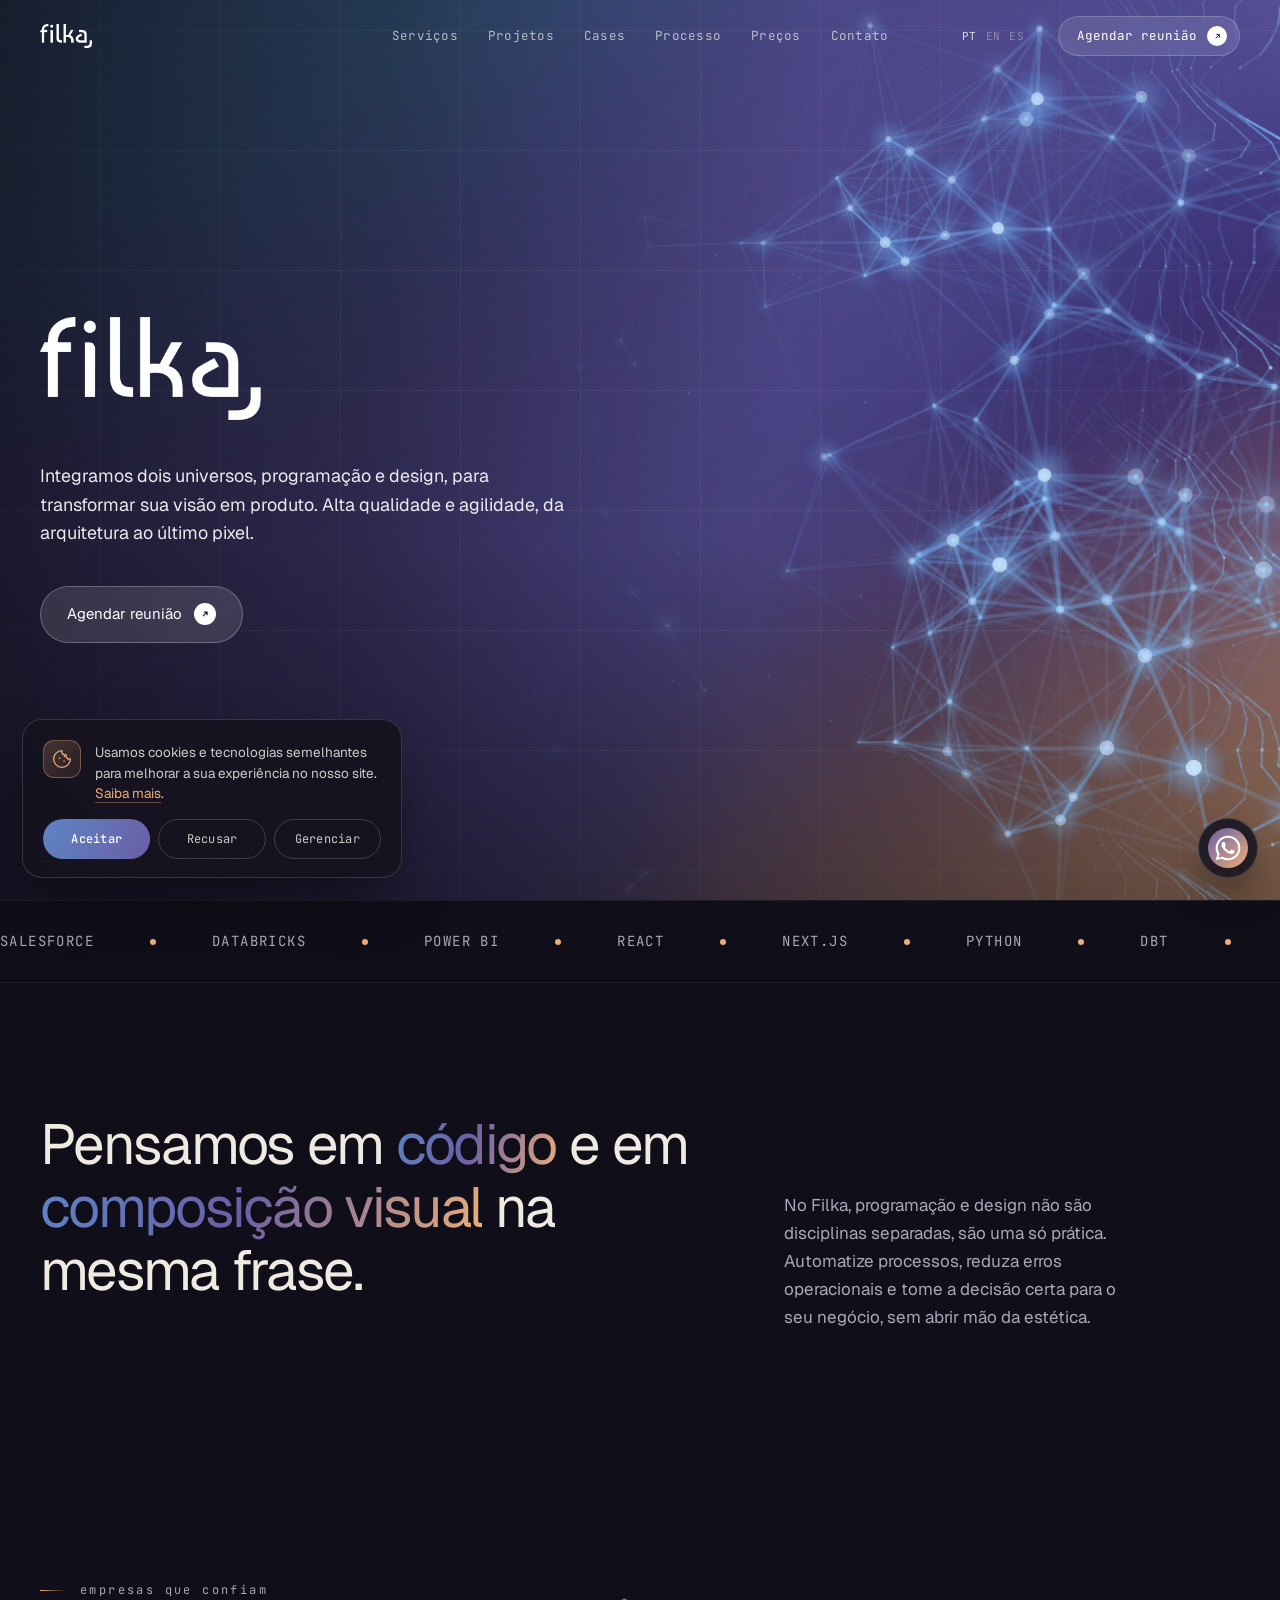
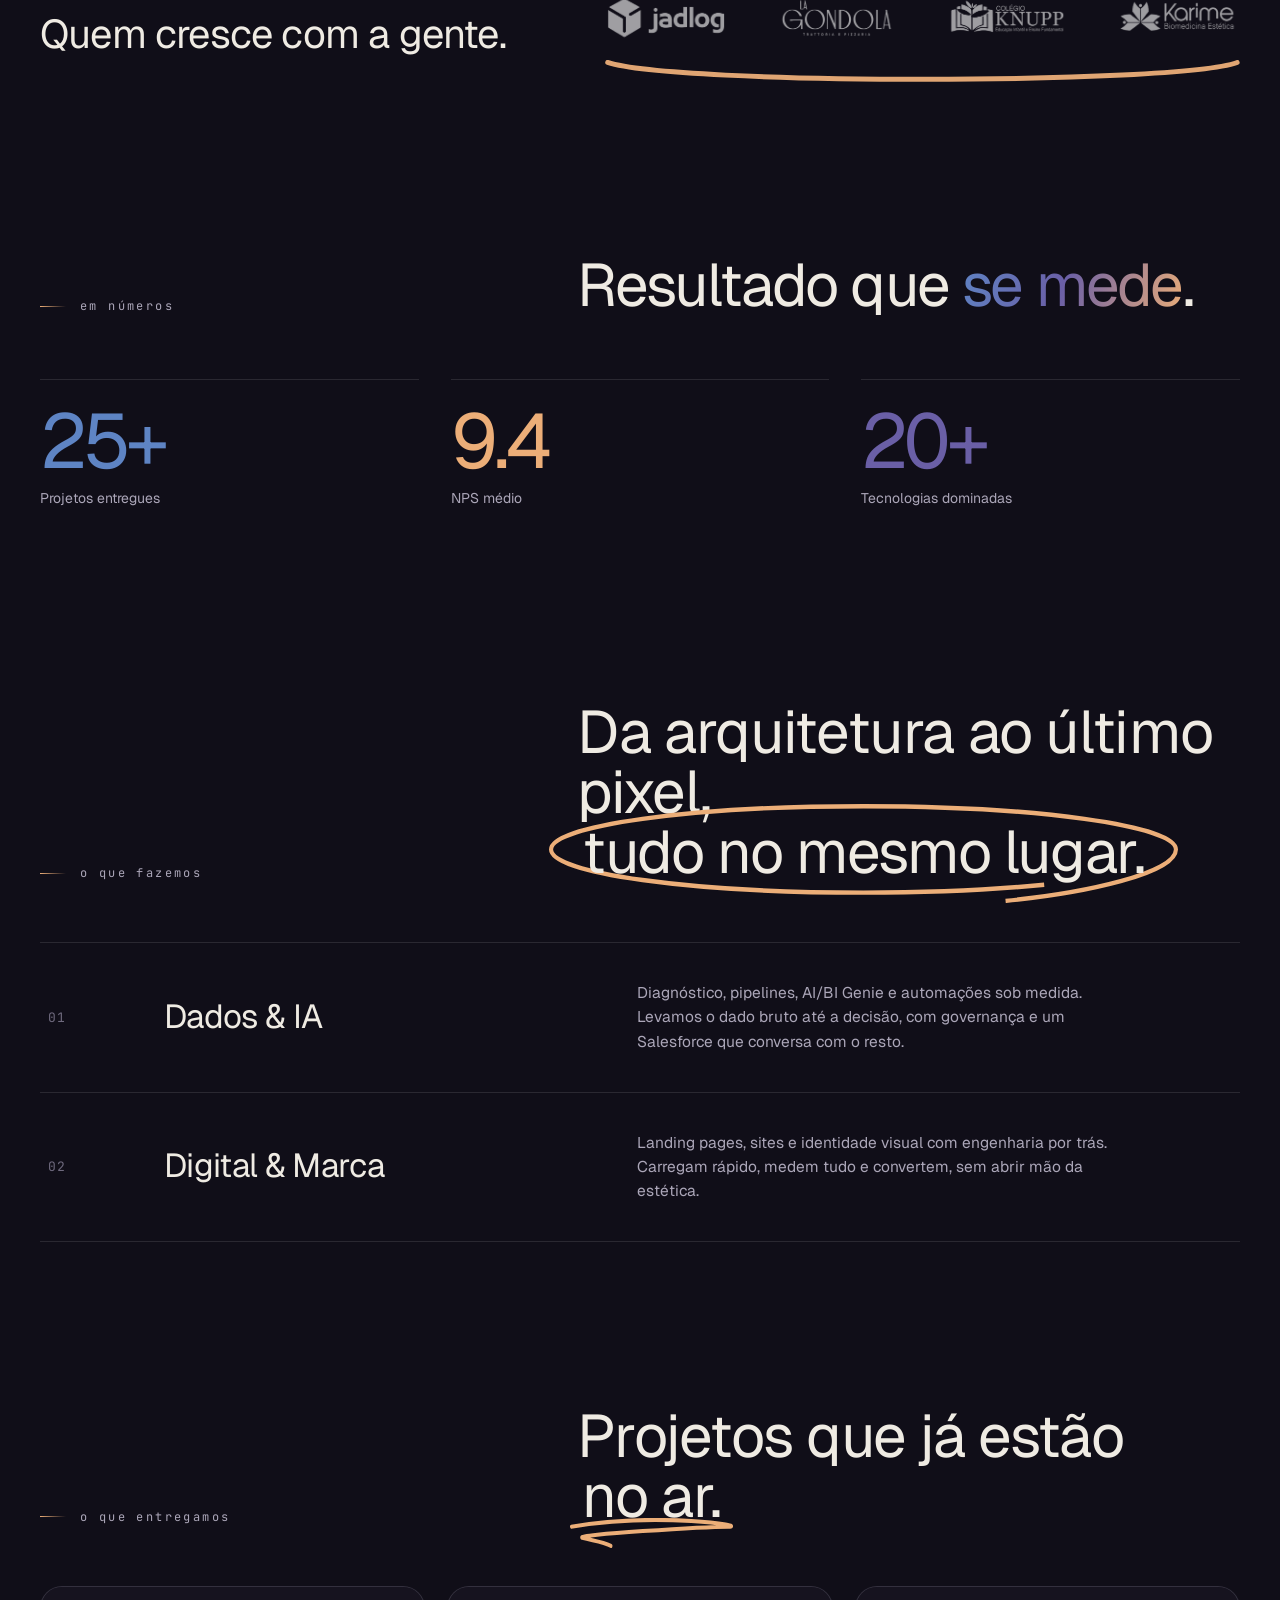
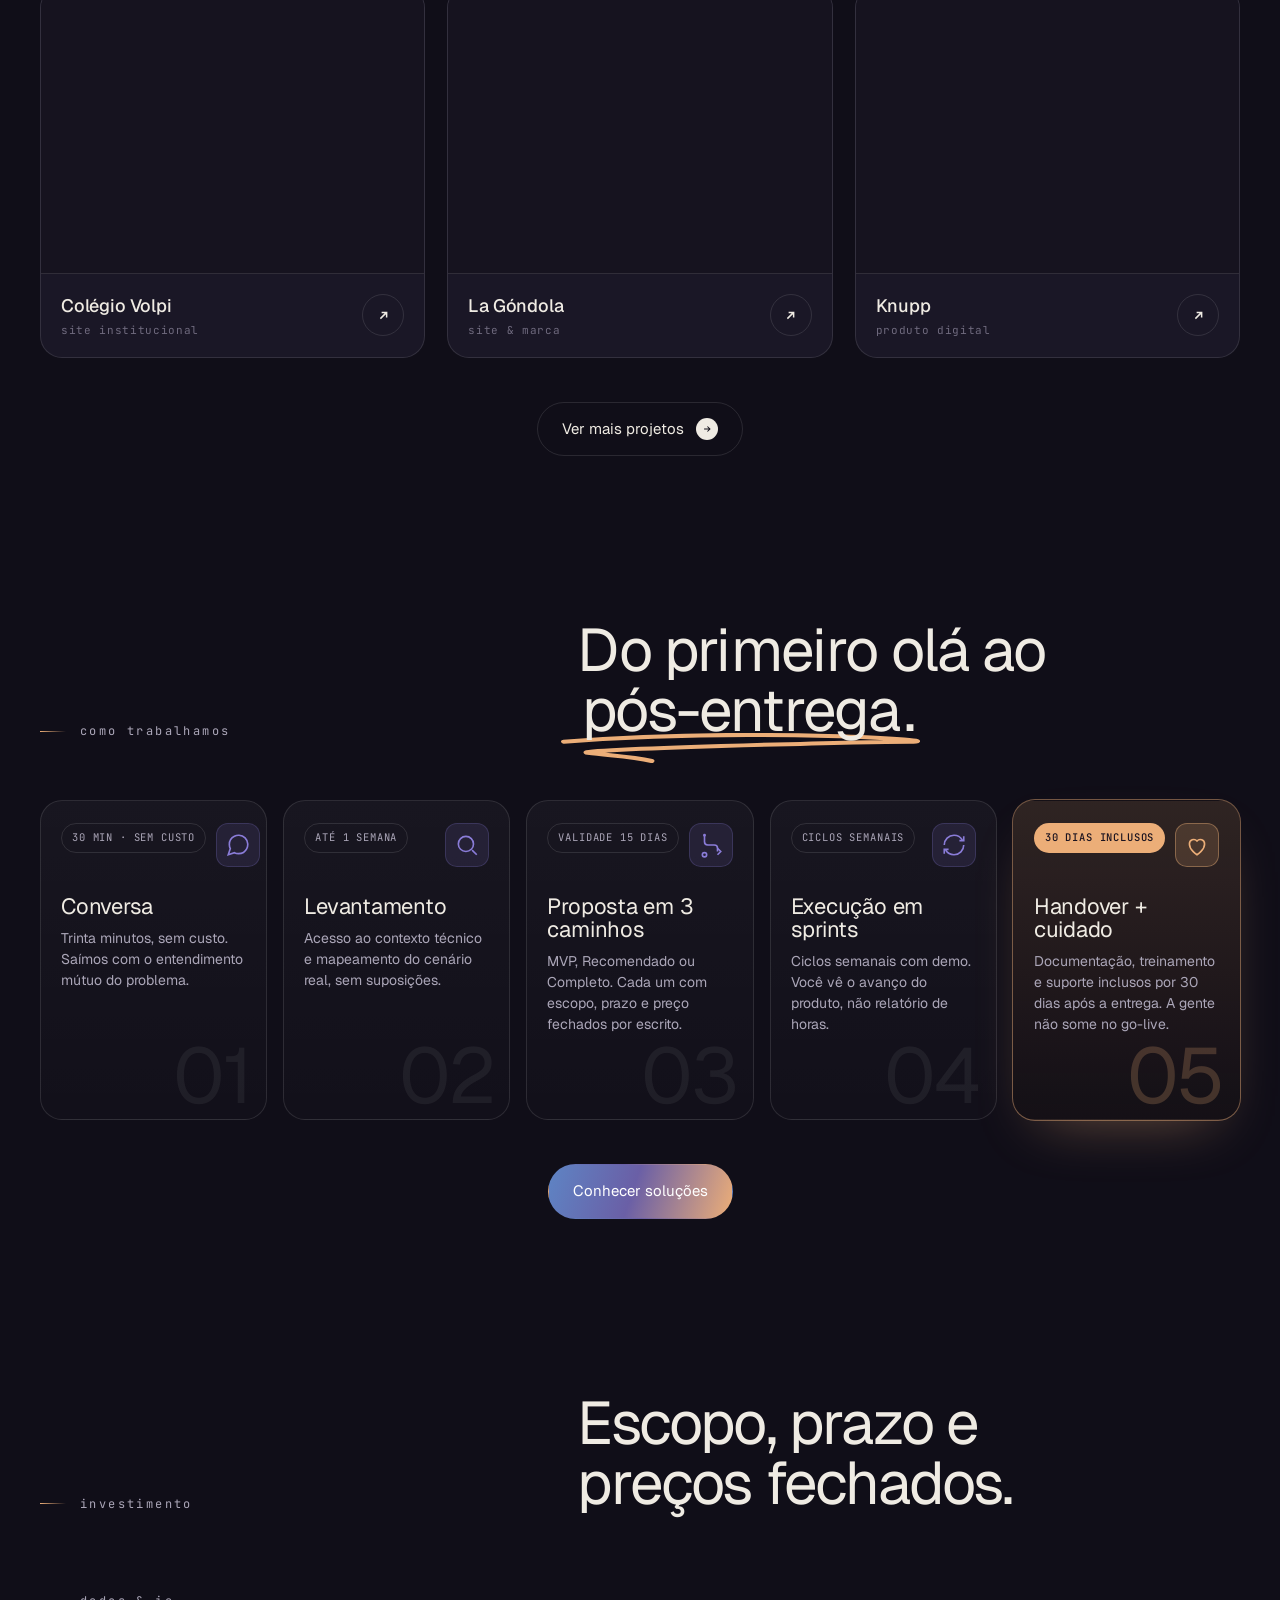
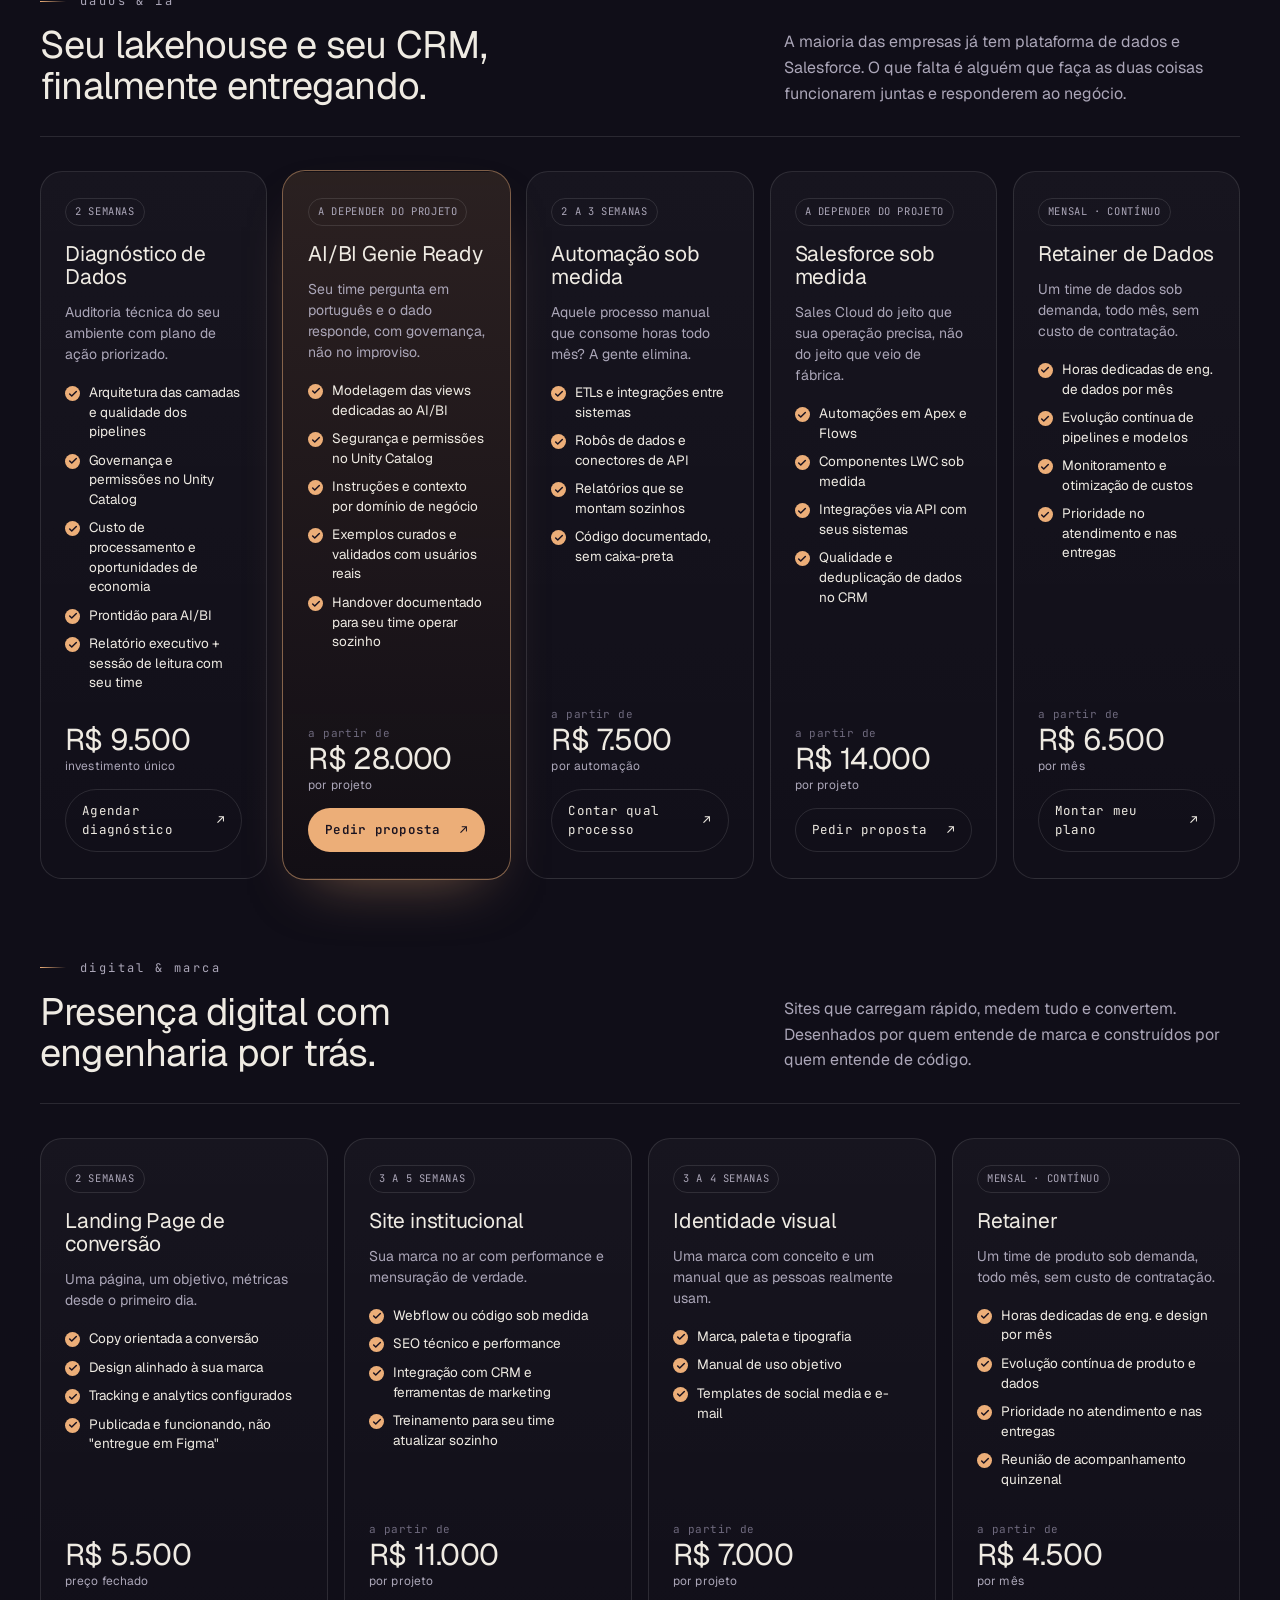
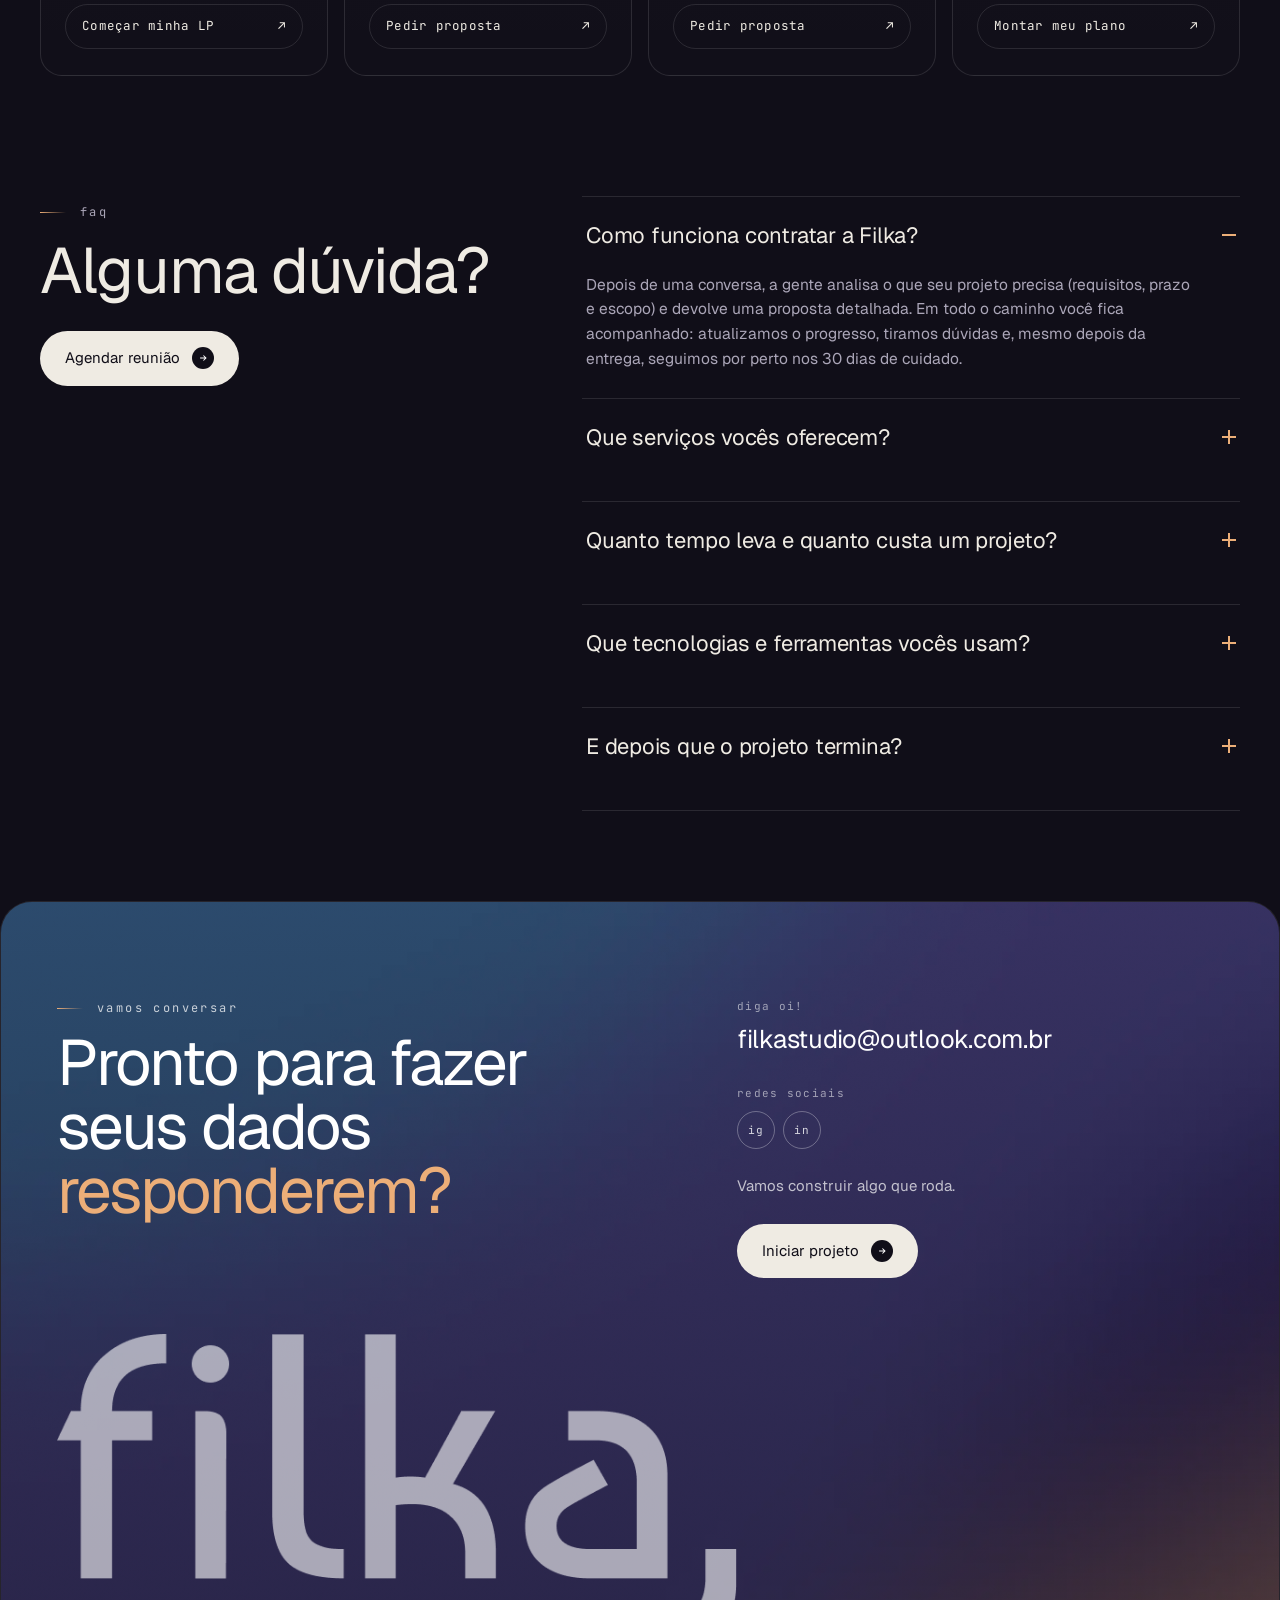
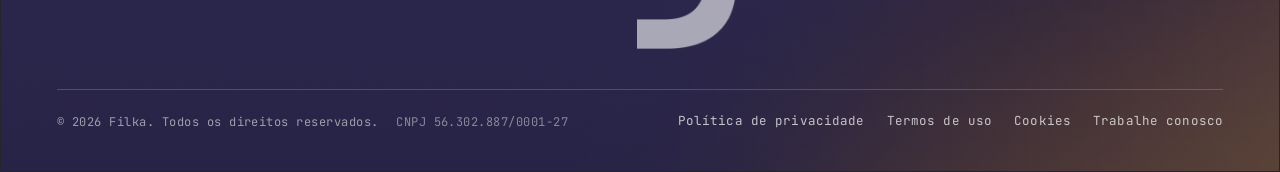
==== commit 8778aa04: "Add Google Analytics (GA4) to every page Wires up gtag.js with measurement id G-RLH66K6Z4S across al" ====
--- a/index.html
+++ b/index.html
@@ -3,6 +3,17 @@
 <head>
 <meta charset="utf-8" />
 <meta name="viewport" content="width=device-width, initial-scale=1" />
+
+<!-- Google tag (gtag.js) -->
+<script async src="https://www.googletagmanager.com/gtag/js?id=G-RLH66K6Z4S"></script>
+<script>
+  window.dataLayer = window.dataLayer || [];
+  function gtag(){dataLayer.push(arguments);}
+  gtag('js', new Date());
+
+  gtag('config', 'G-RLH66K6Z4S');
+</script>
+
 <title>Filka · Inovando com a Tecnologia</title>
 <meta name="description" content="Integramos programação e design para transformar visão em produto. Engenharia de software, analytics, design digital e agentes de IA." />
 <meta name="robots" content="index, follow" />
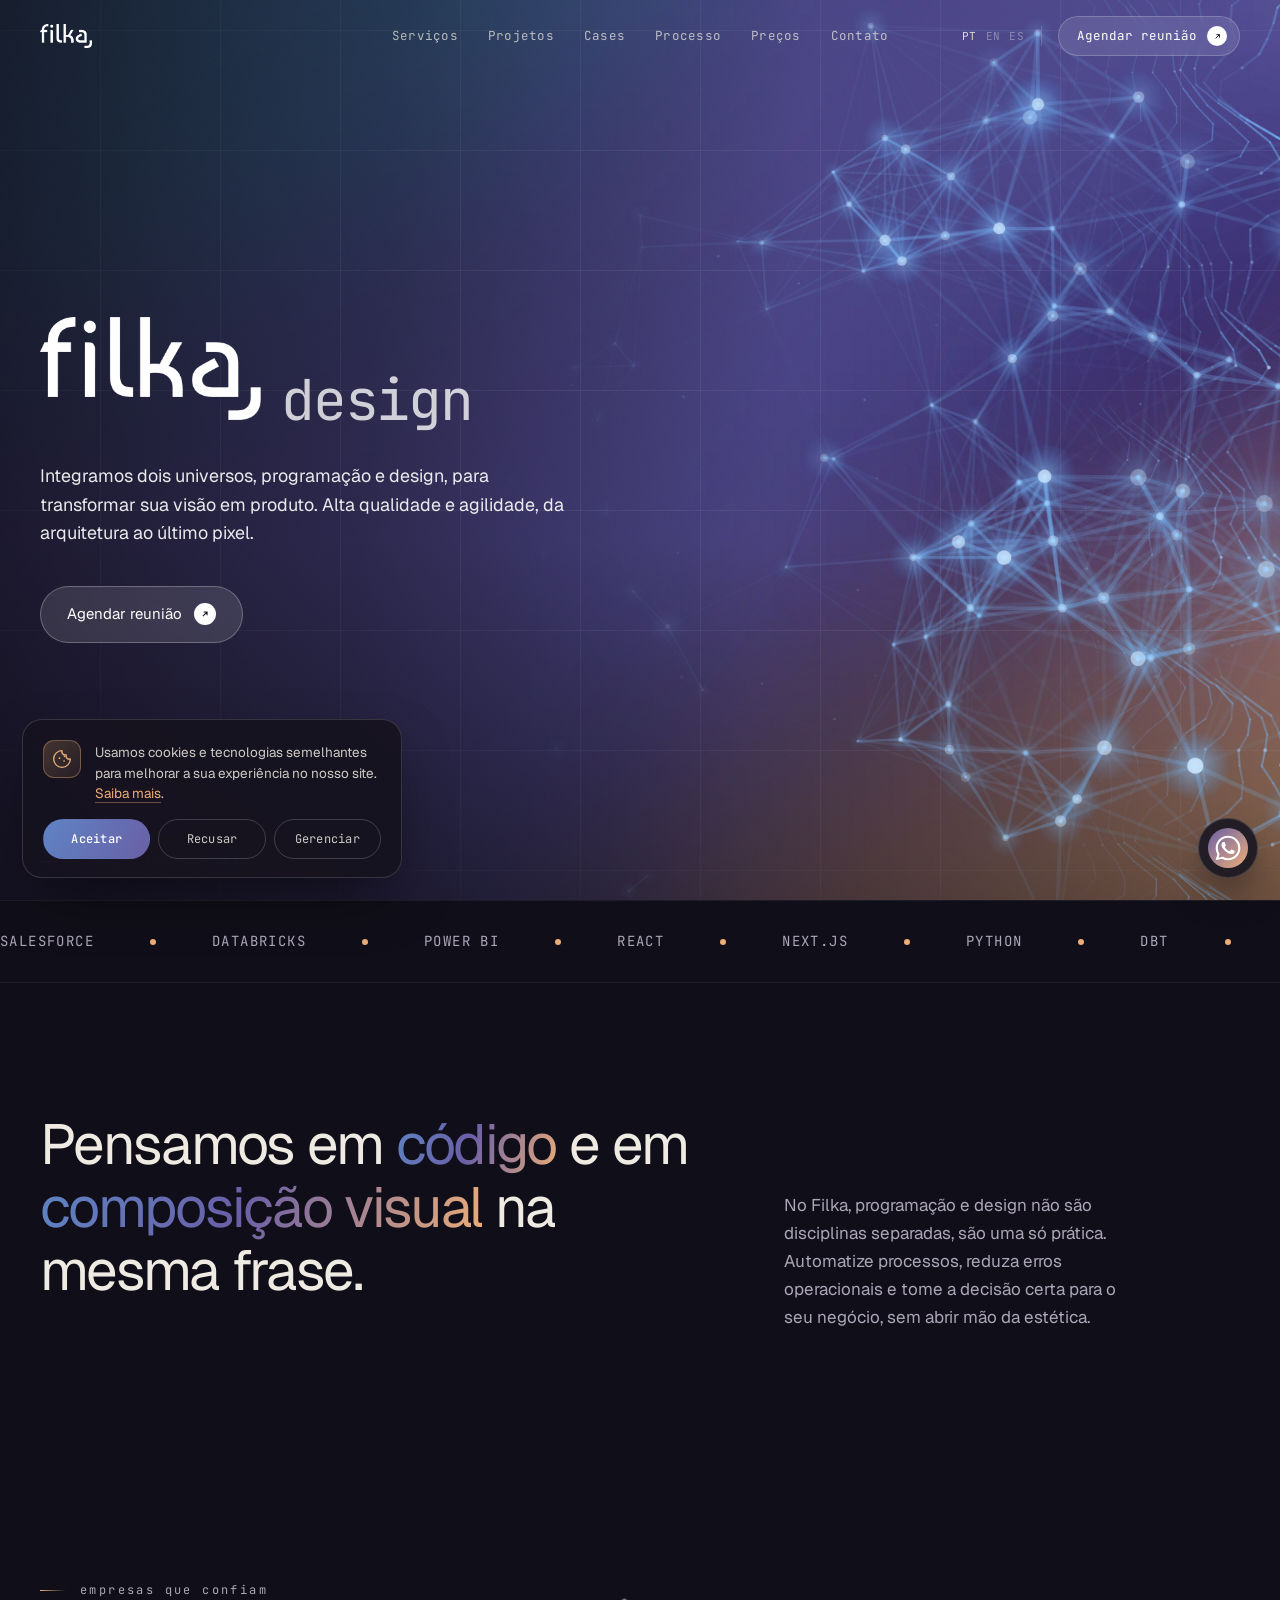
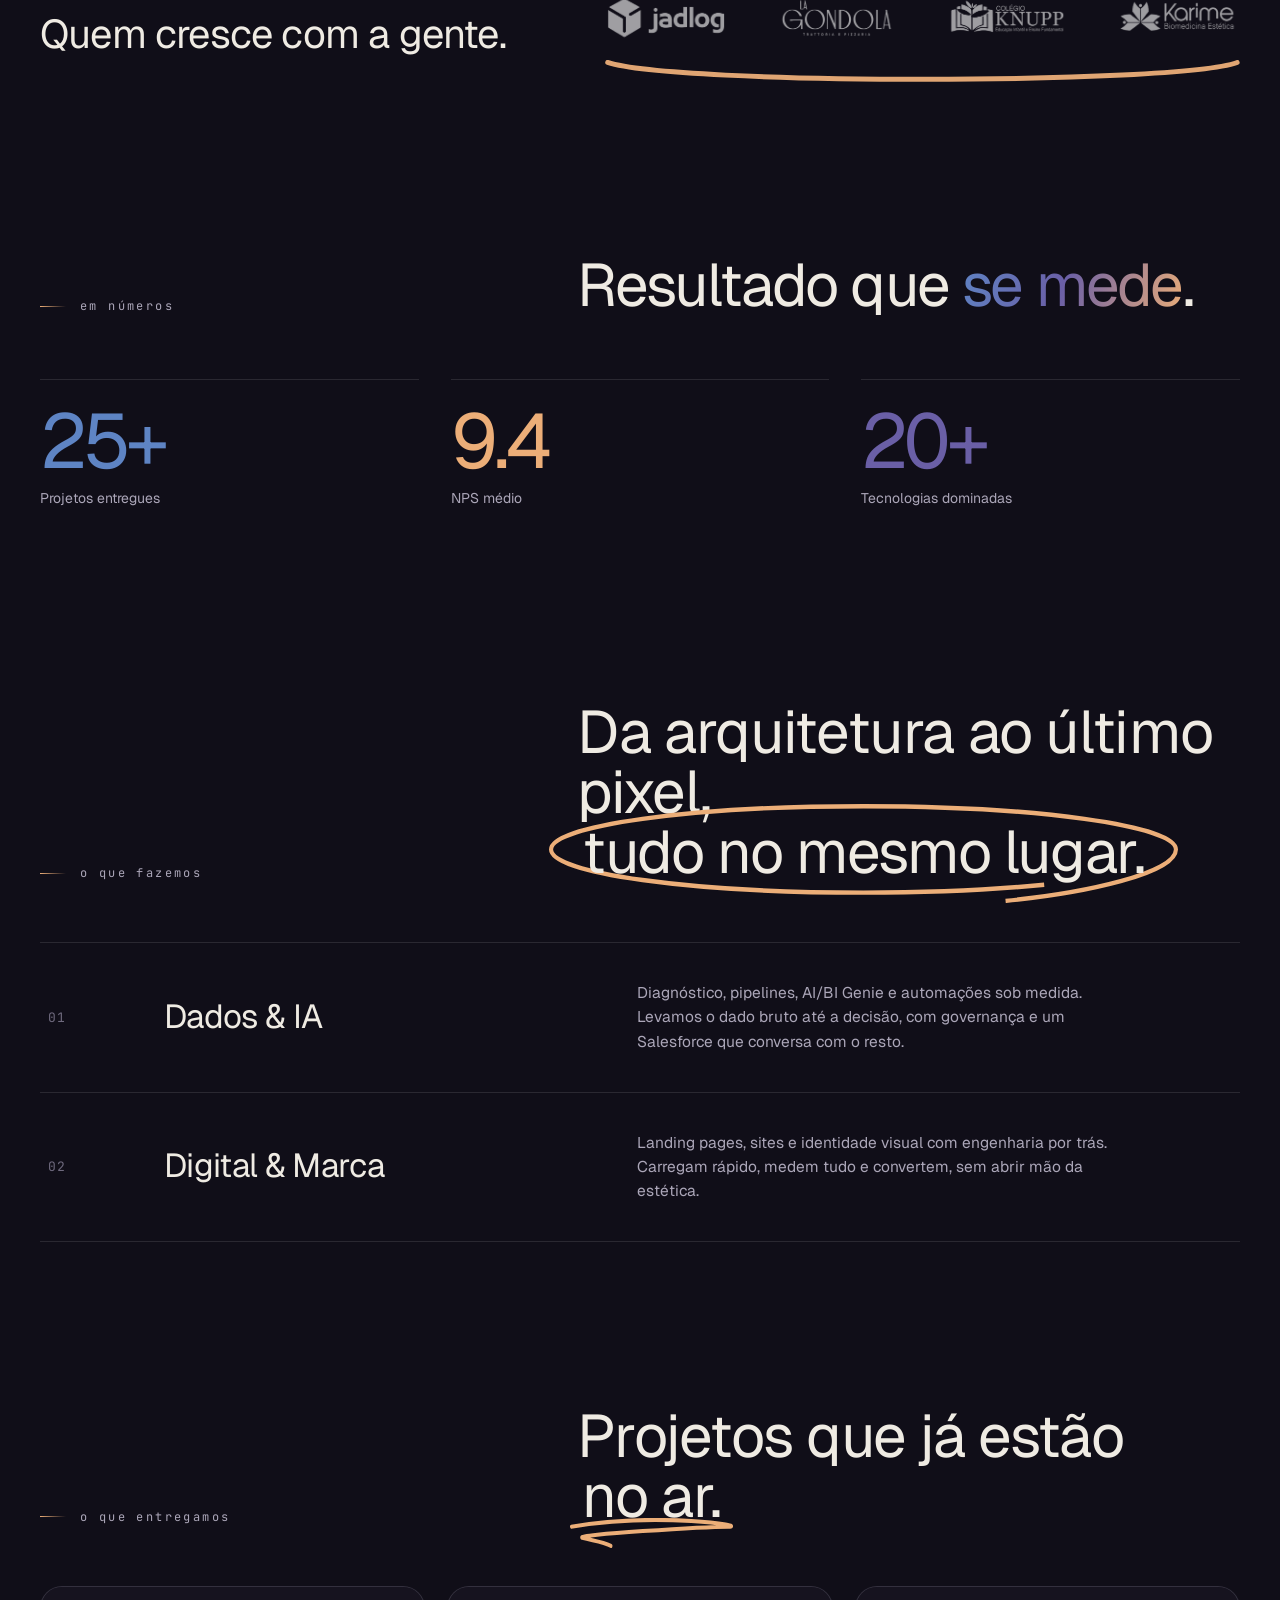
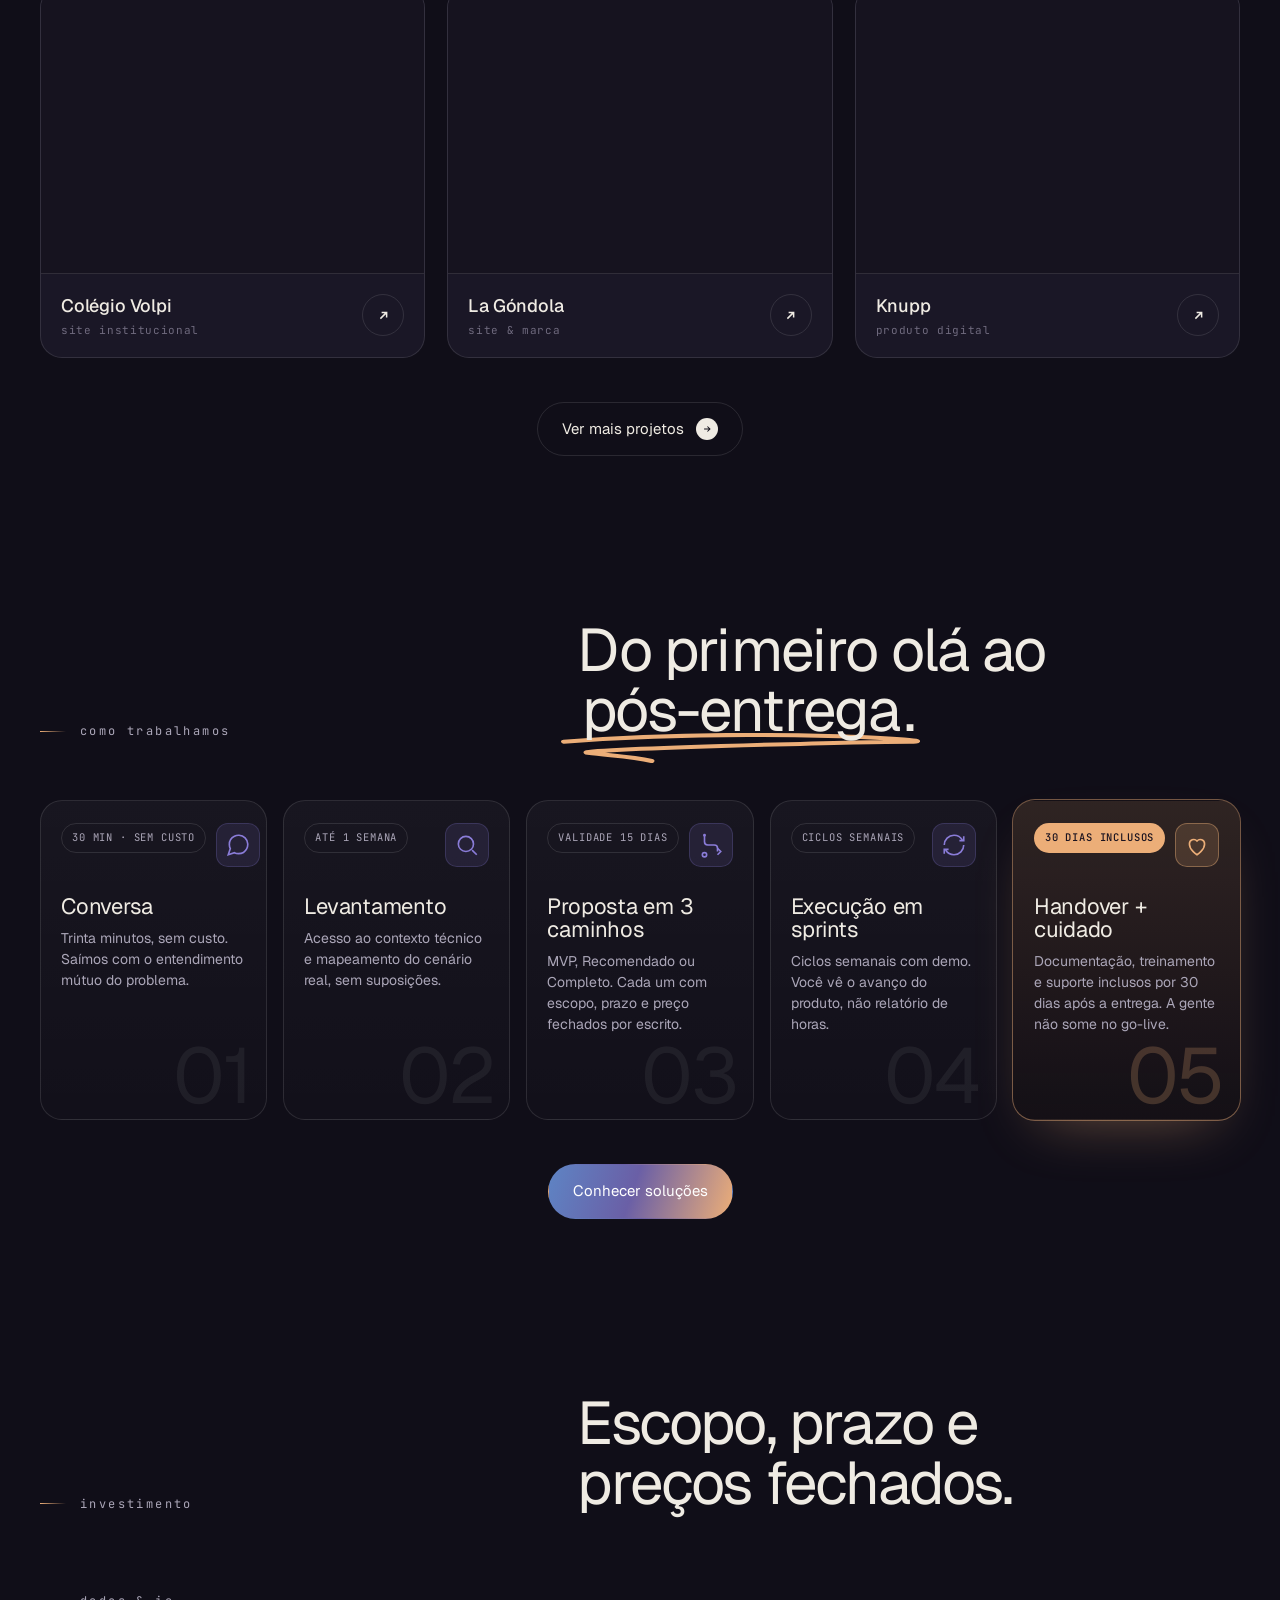
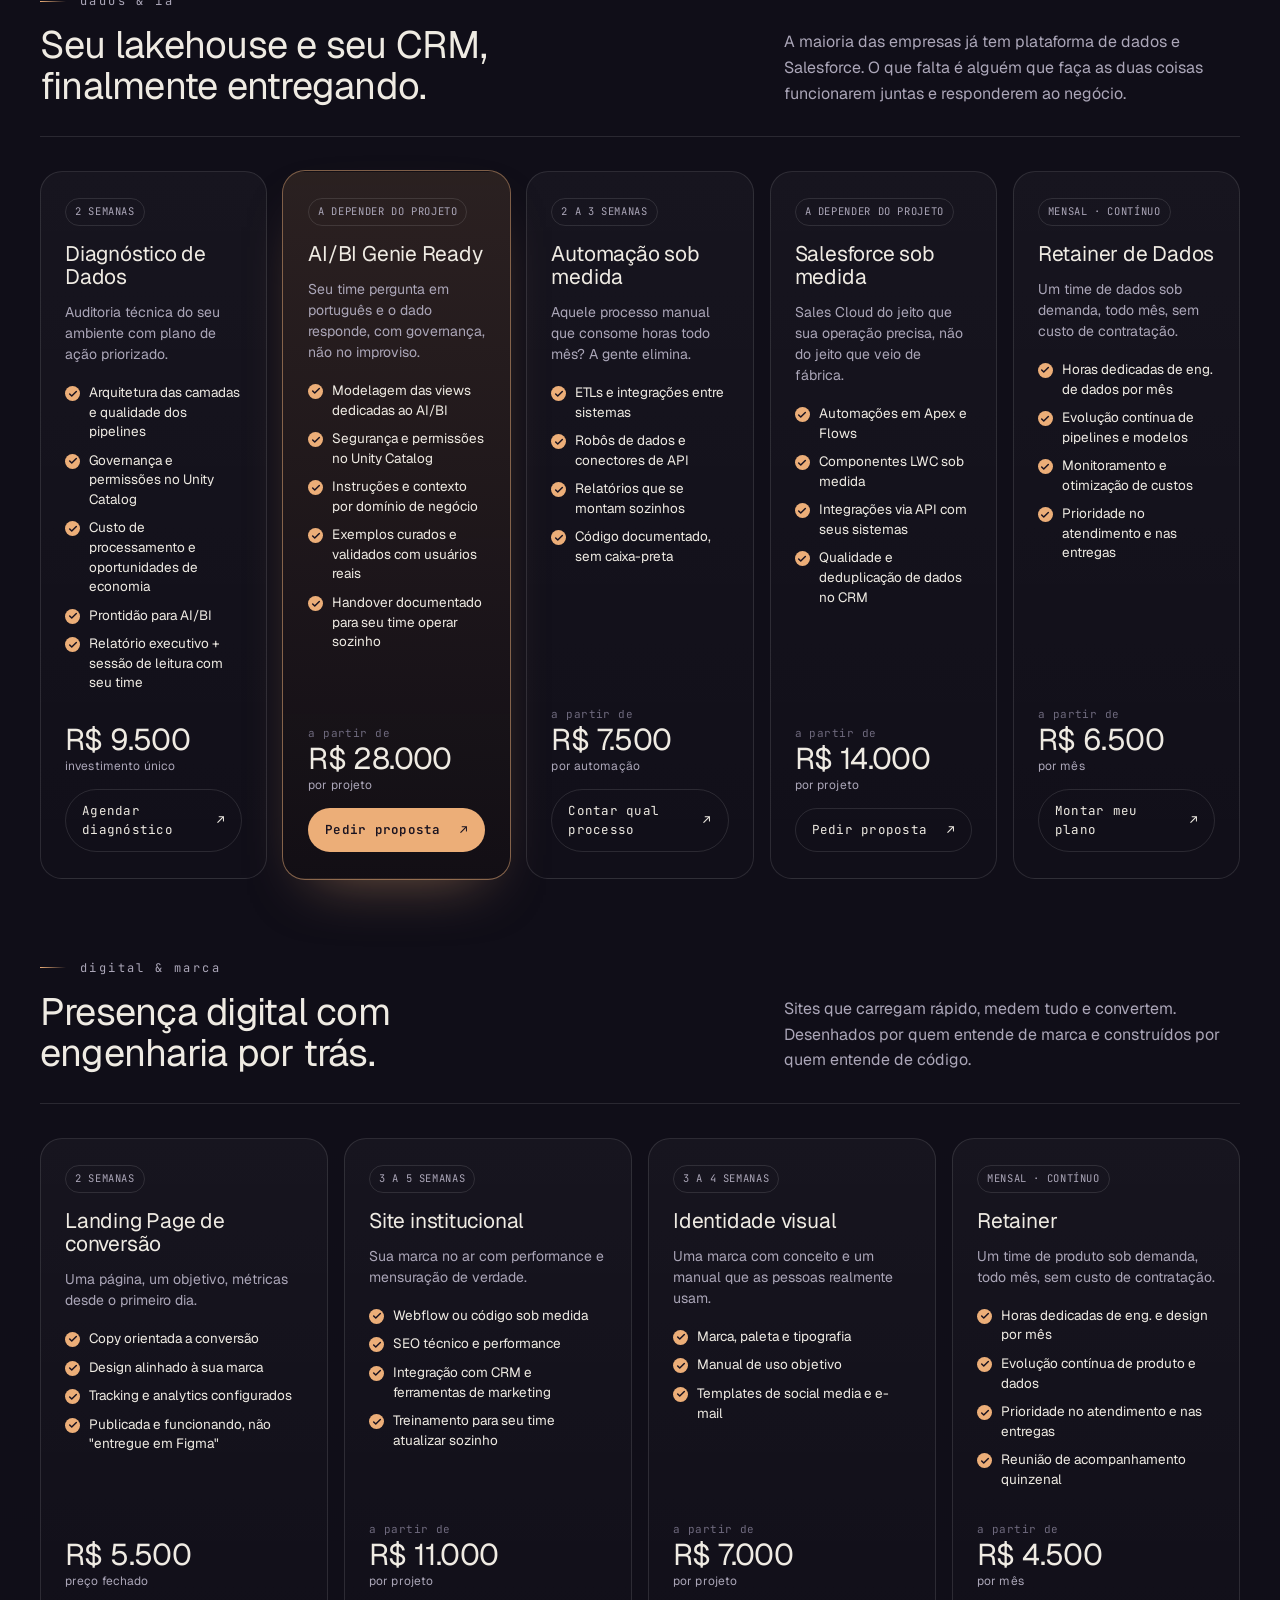
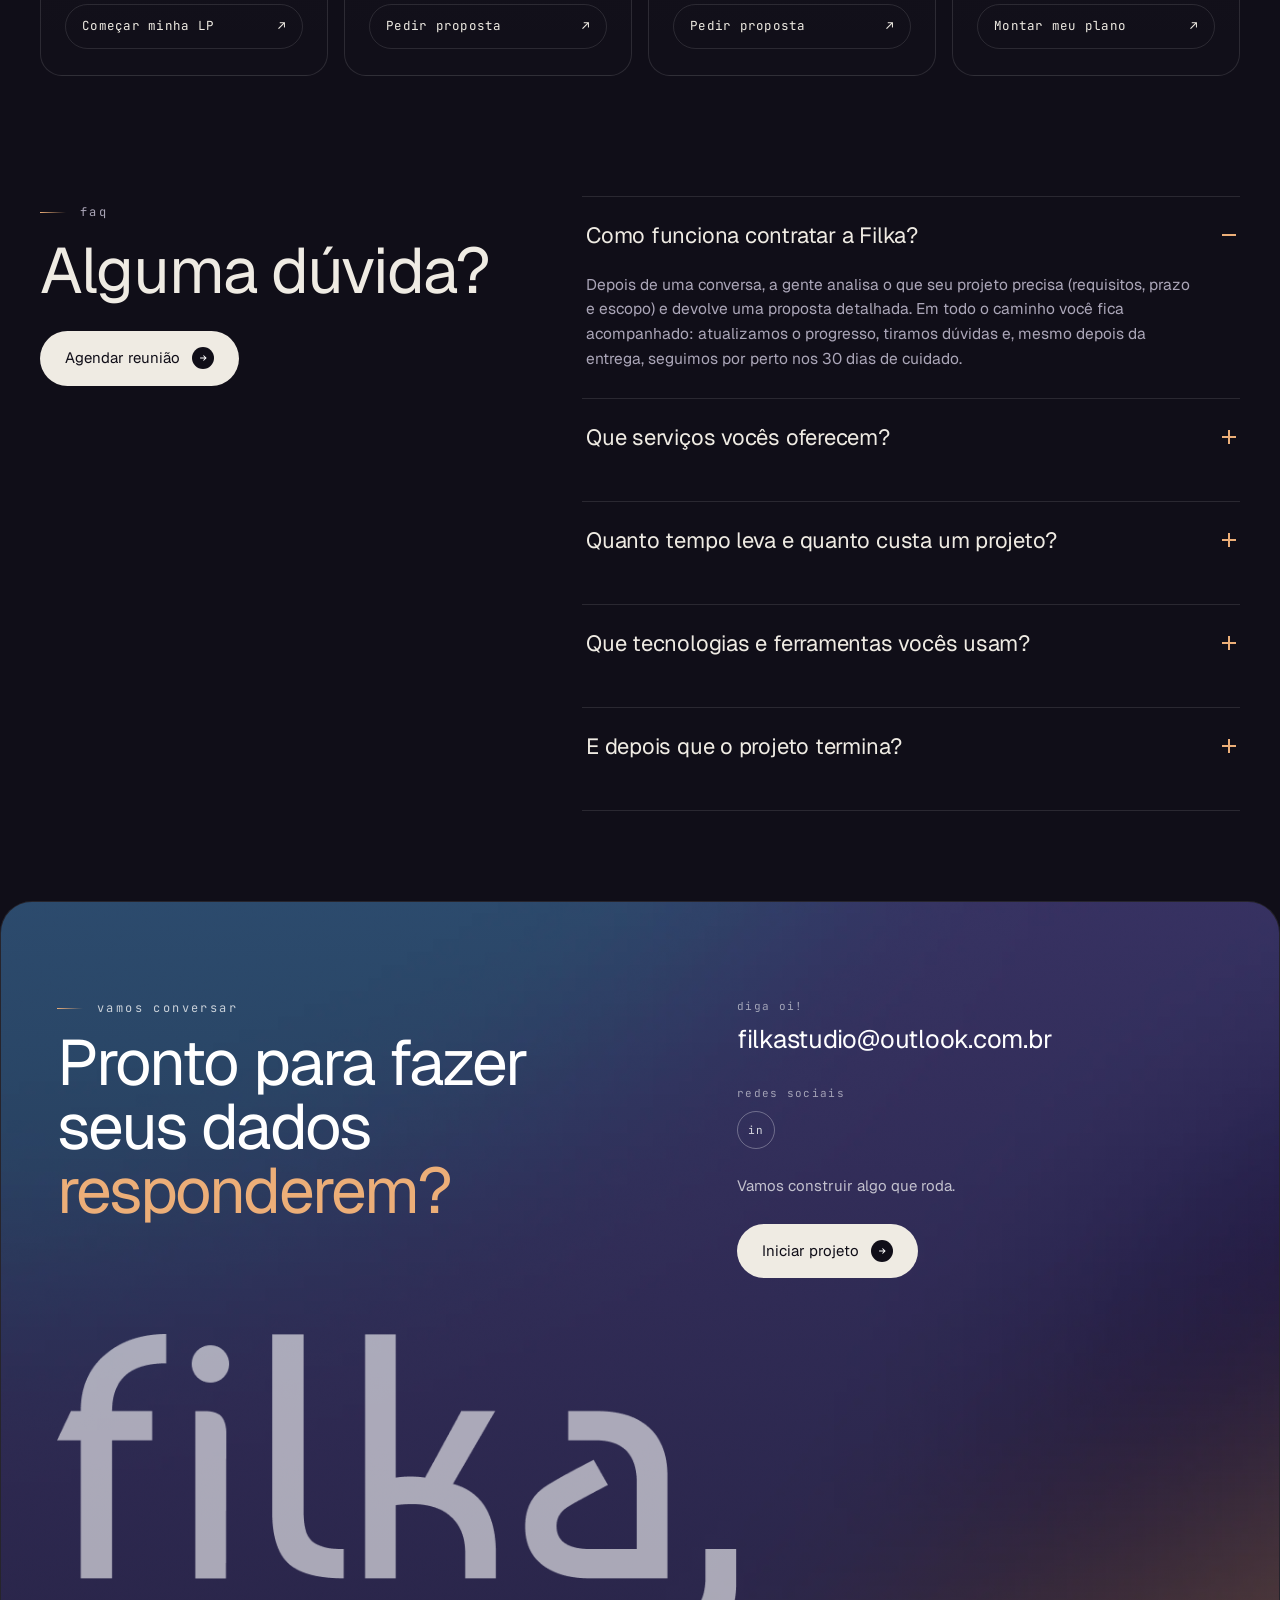
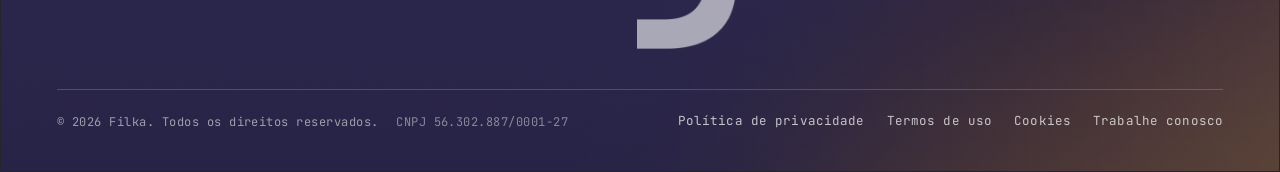
==== commit bc928525: "Remove the Instagram icon from the footer No Instagram account exists yet, so the icon linked to the" ====
--- a/index.html
+++ b/index.html
@@ -621,7 +621,6 @@
           <div class="contact-info__social">
             <span class="contact-info__lab">redes sociais</span>
             <div class="contact-social">
-              <a href="https://www.instagram.com/" target="_blank" rel="noopener" aria-label="Instagram">ig</a>
               <a href="https://www.linkedin.com/company/filka/" target="_blank" rel="noopener" aria-label="LinkedIn">in</a>
             </div>
           </div>
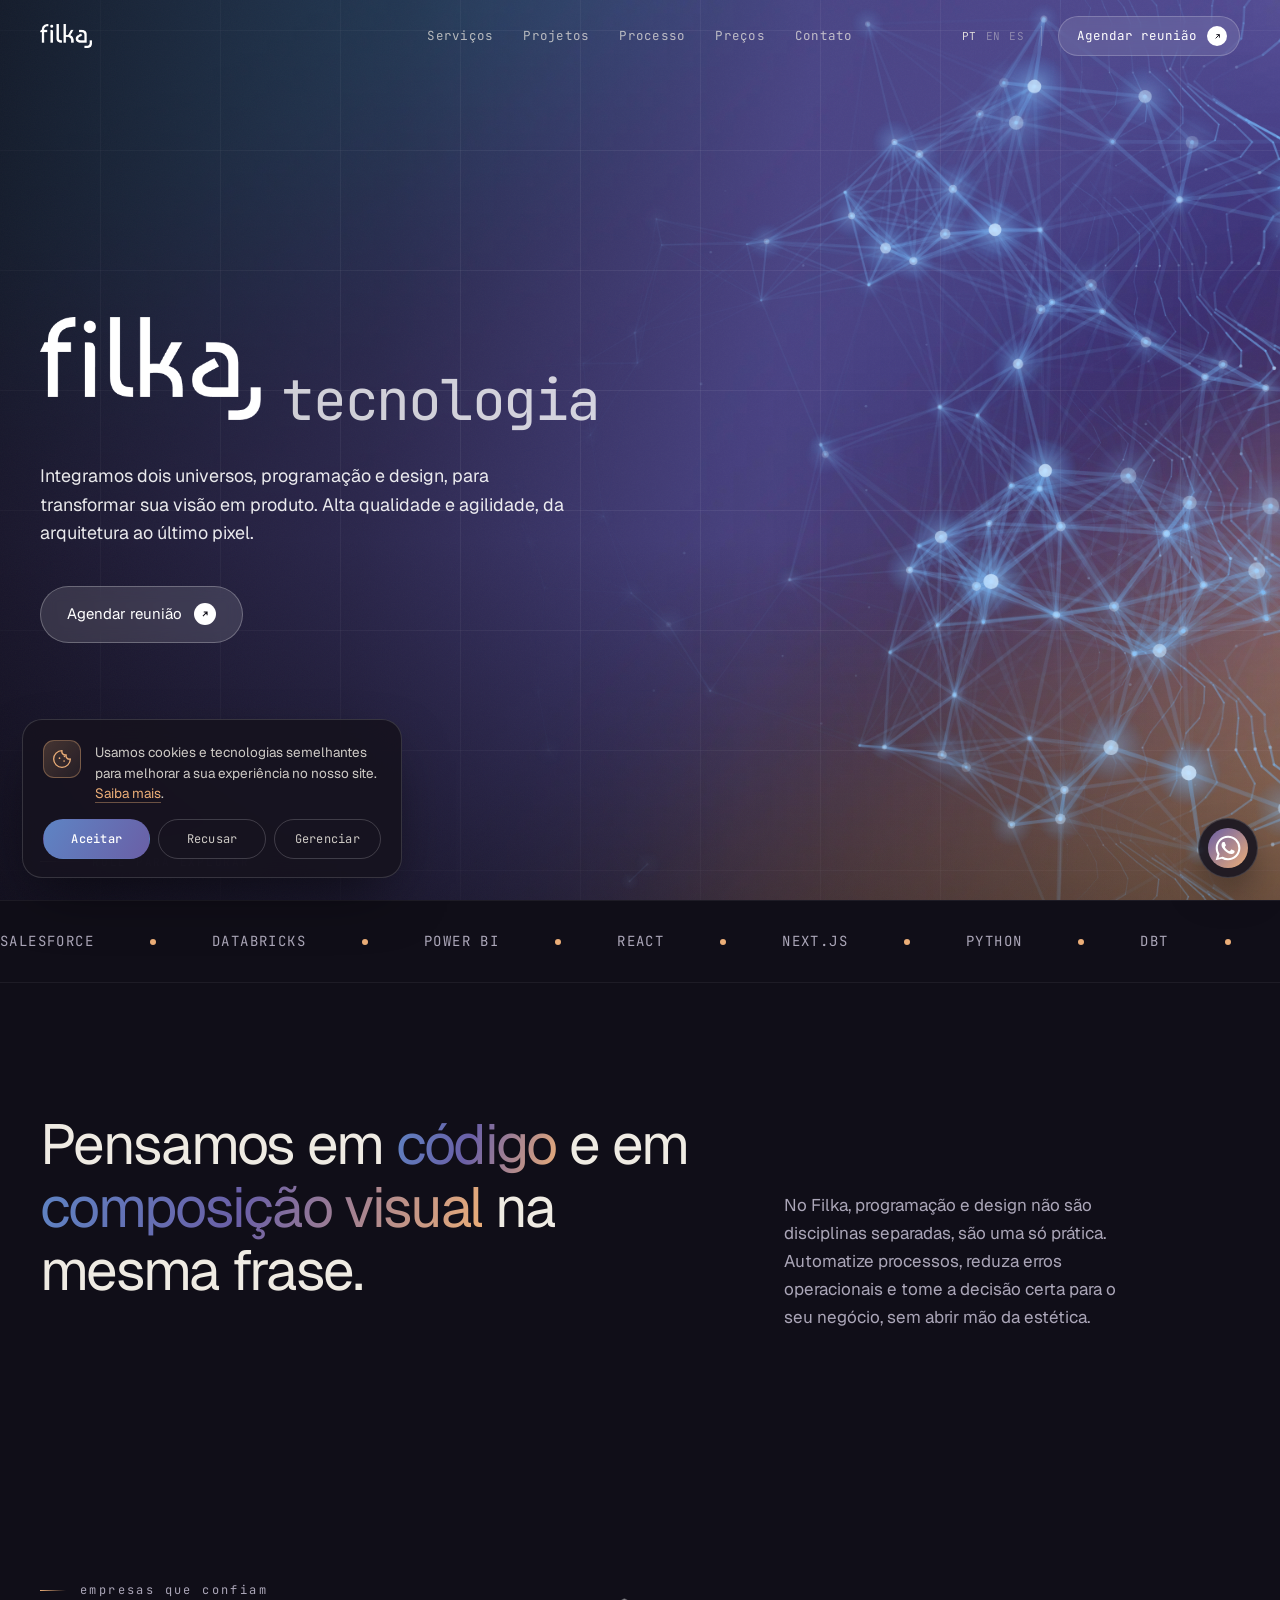
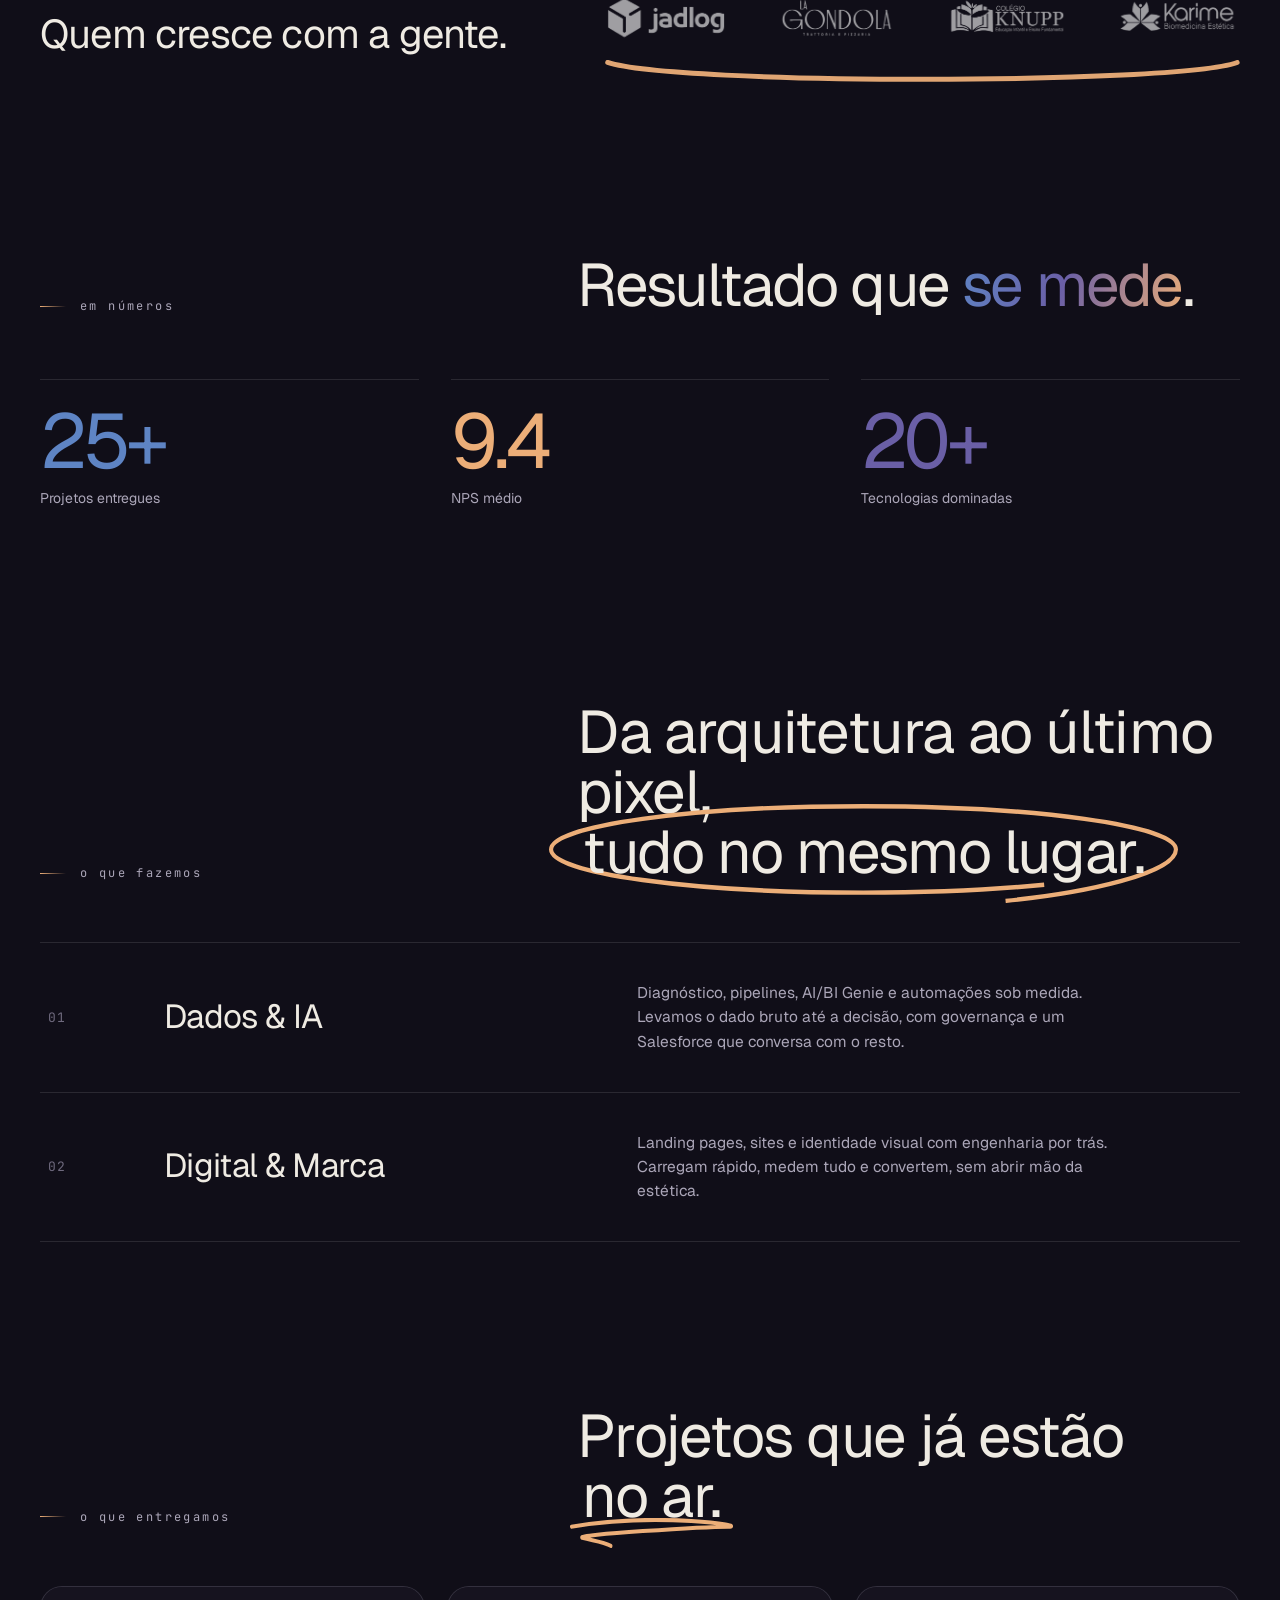
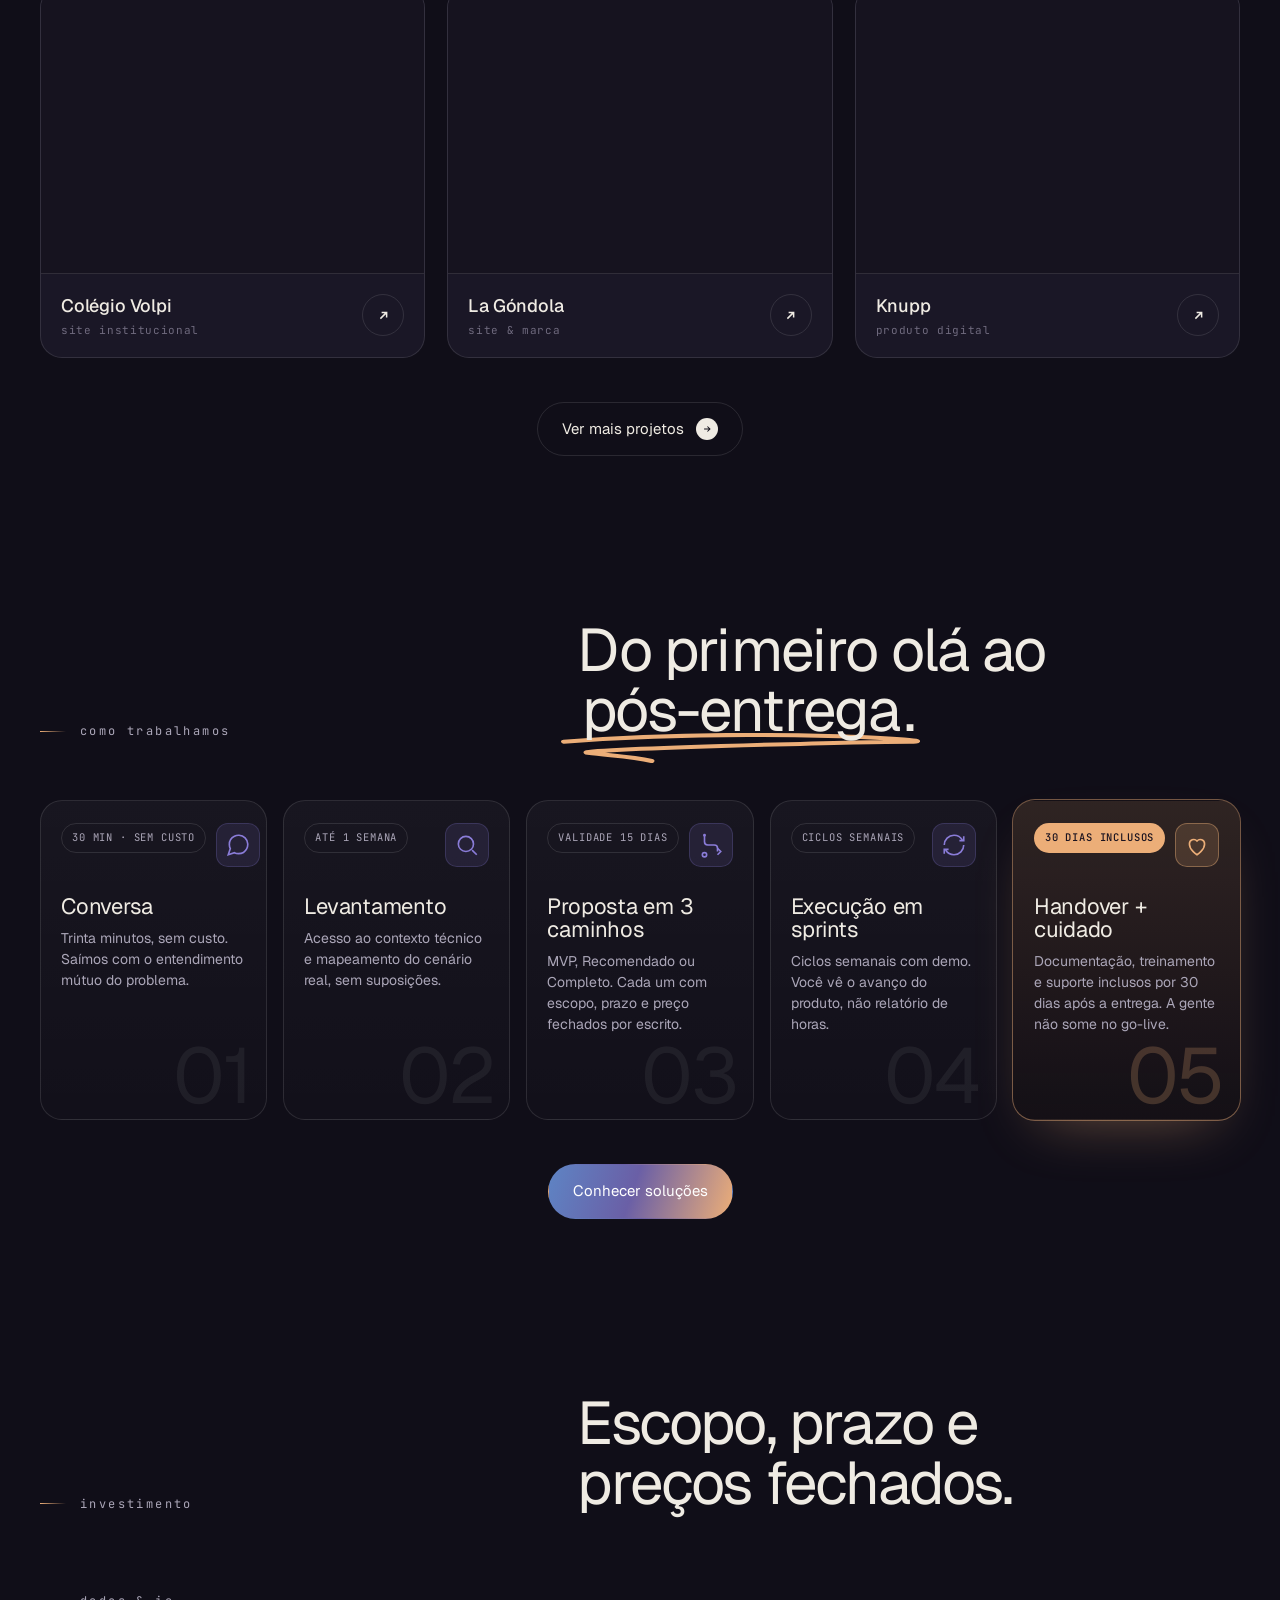
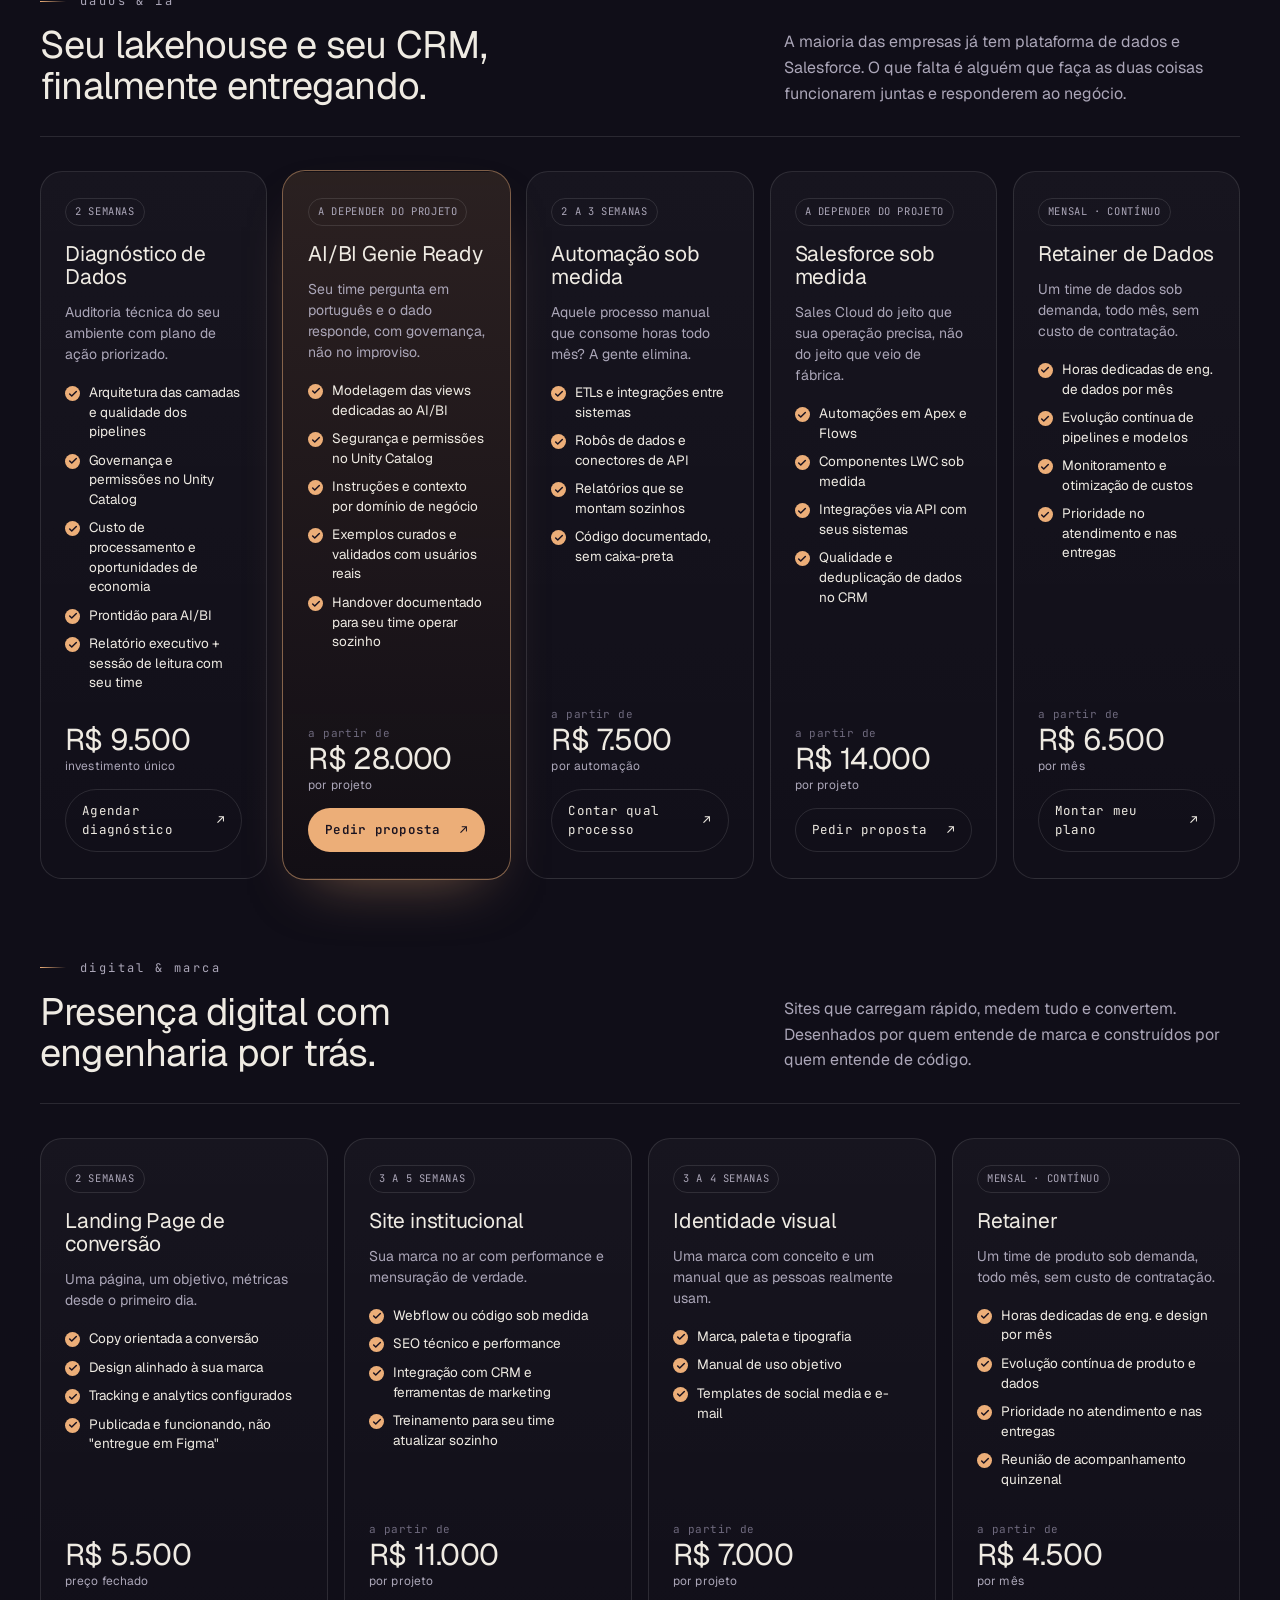
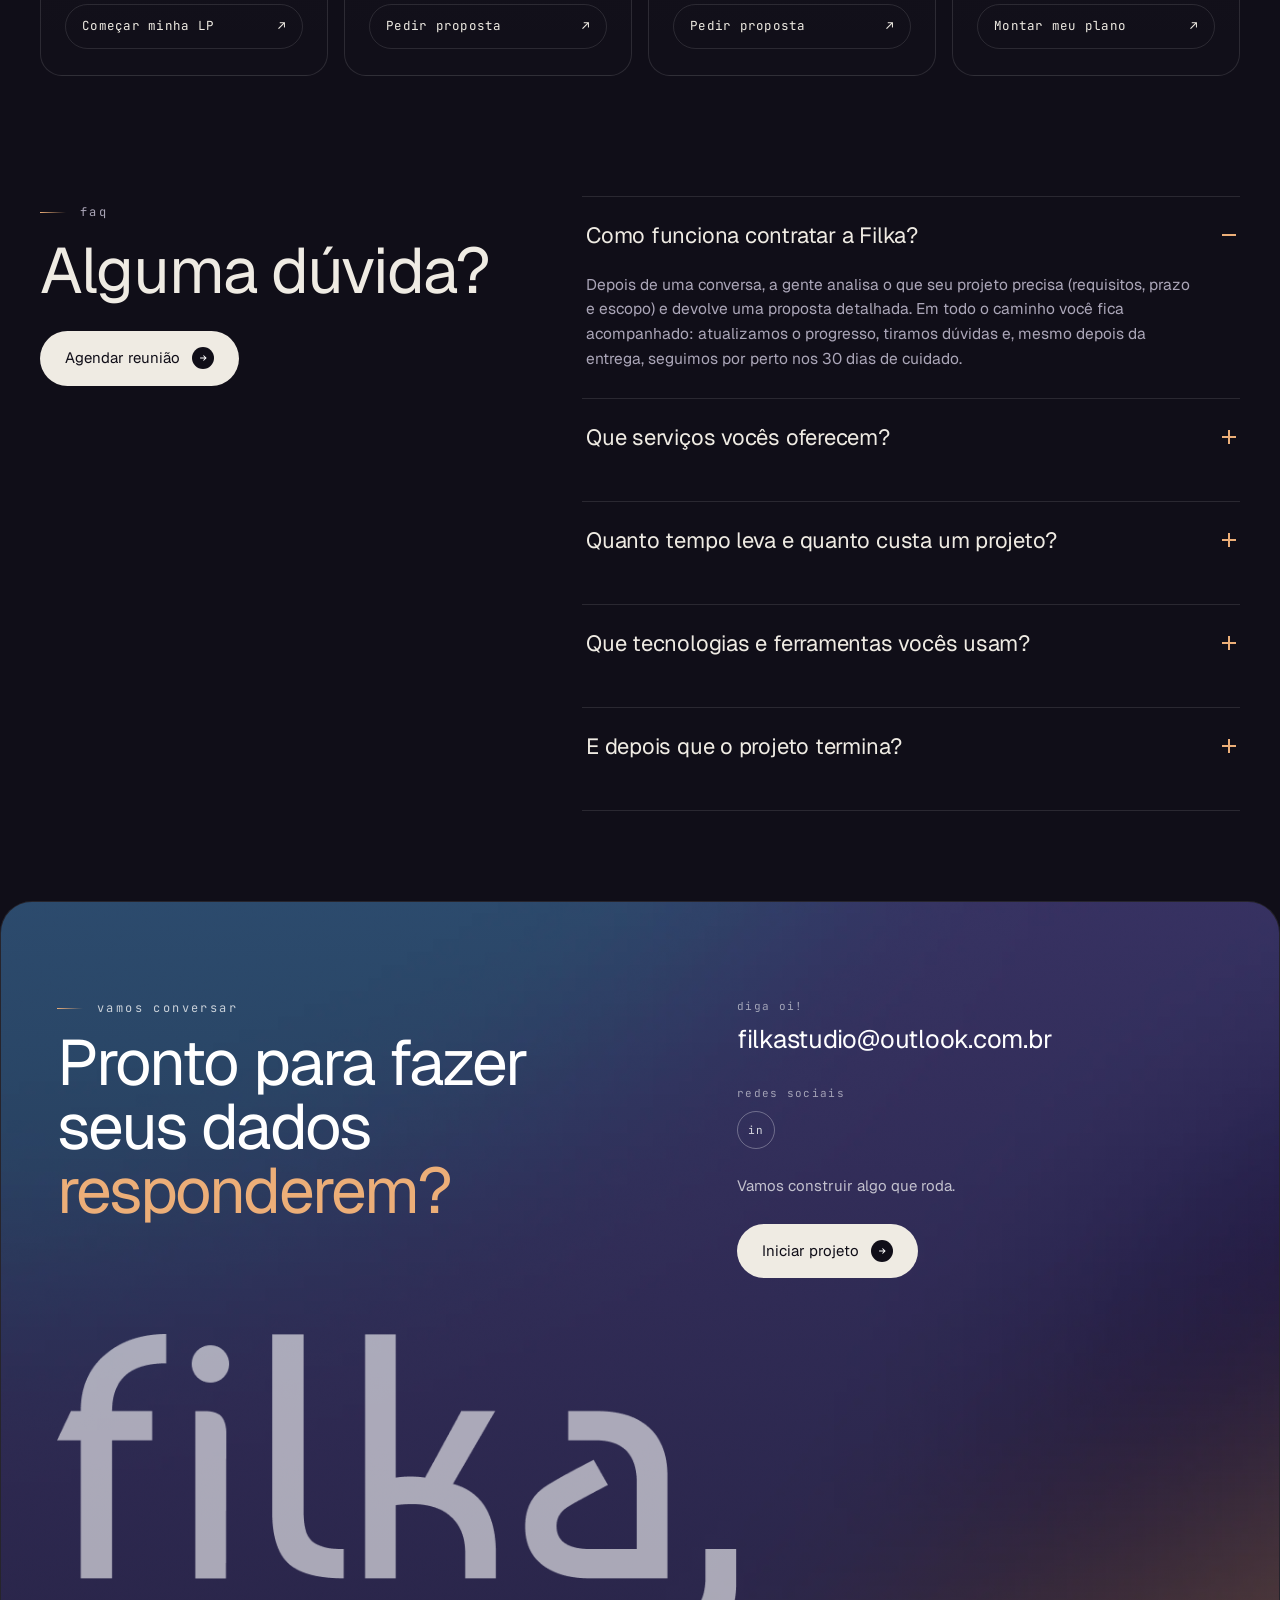
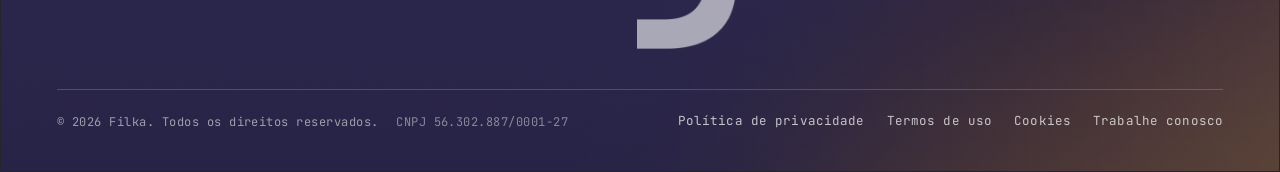
==== commit 3b37d773: "fix: correct favicon size declaration for Google search results favicon.ico is actually 48x48px but " ====
--- a/index.html
+++ b/index.html
@@ -75,9 +75,10 @@
   ]
 }
 </script>
-<link rel="icon" href="favicon.ico" sizes="32x32" />
+<link rel="icon" href="favicon.ico" sizes="48x48" />
 <link rel="icon" type="image/png" href="favicon-32x32.png" sizes="32x32" />
 <link rel="icon" type="image/png" href="favicon-16x16.png" sizes="16x16" />
+<link rel="icon" type="image/png" href="apple-touch-icon.png" sizes="180x180" />
 <link rel="apple-touch-icon" href="apple-touch-icon.png" />
 
 <link rel="preconnect" href="https://fonts.googleapis.com" />
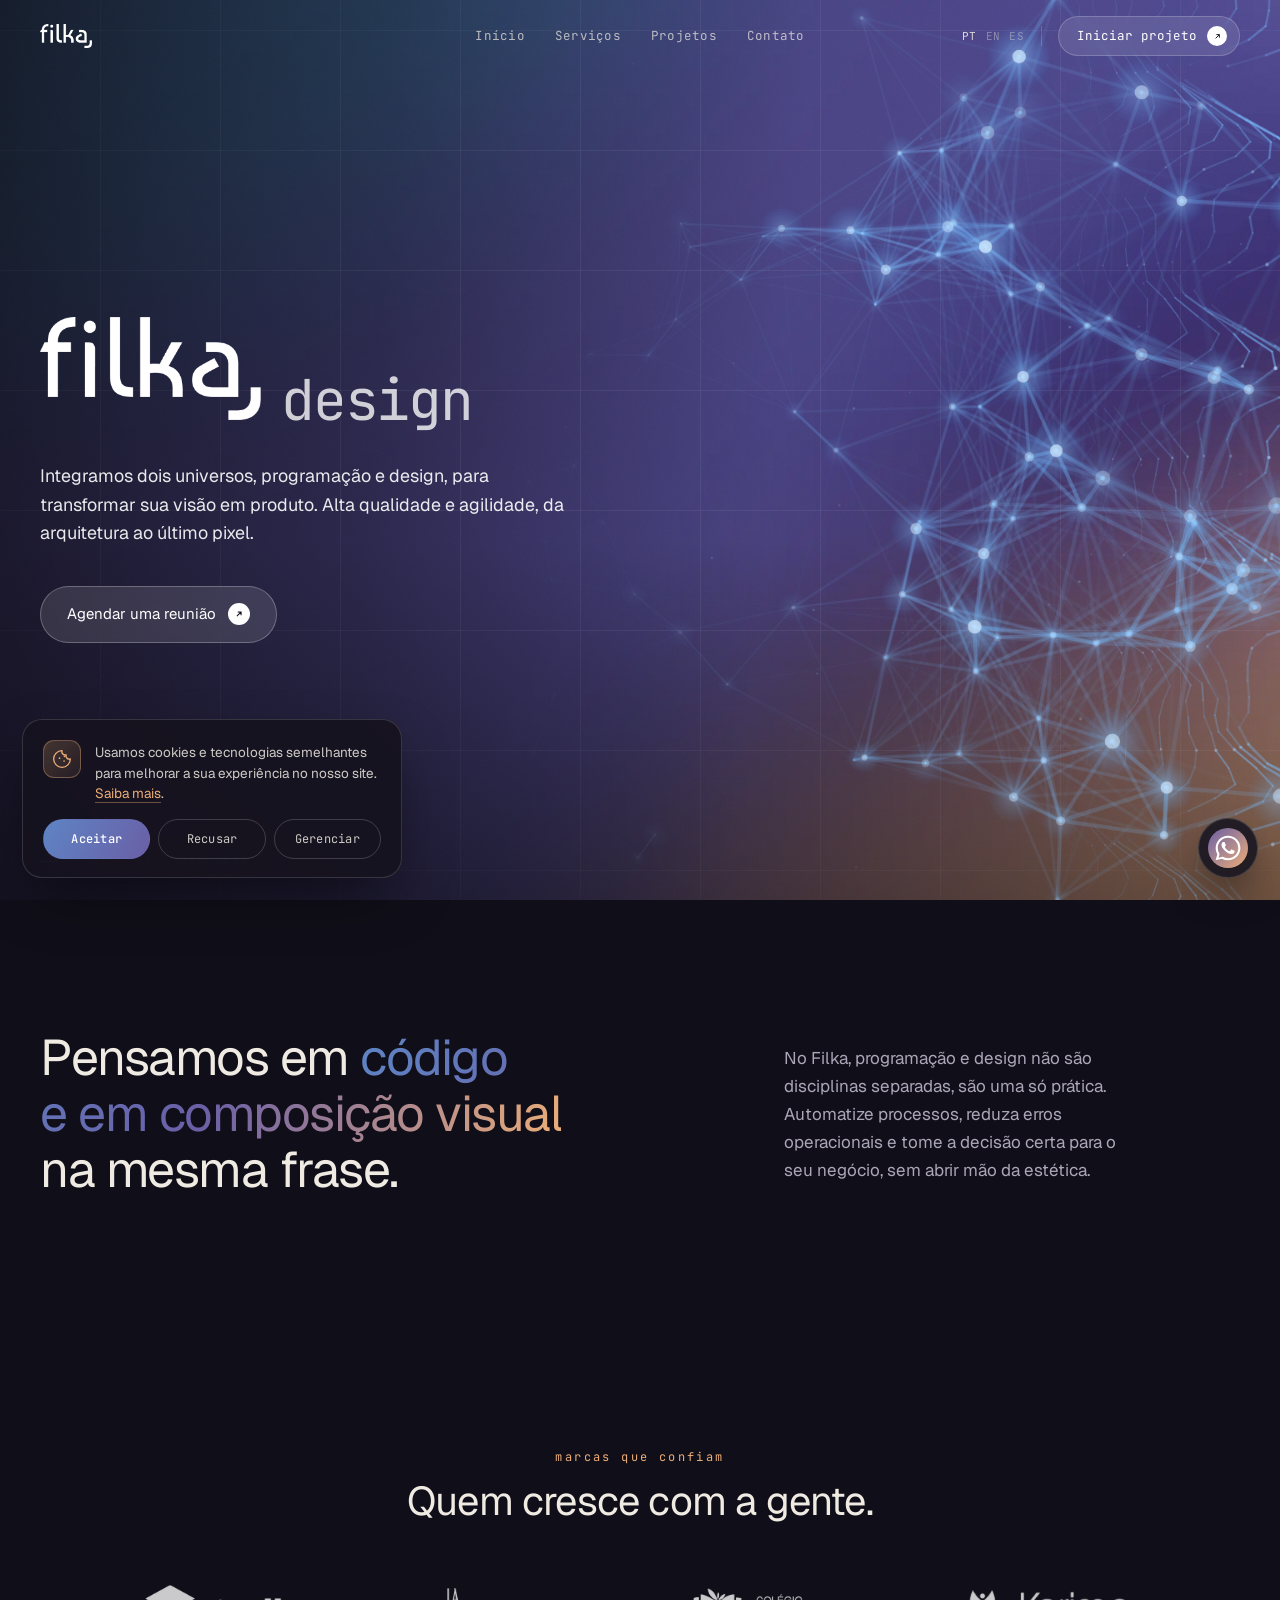
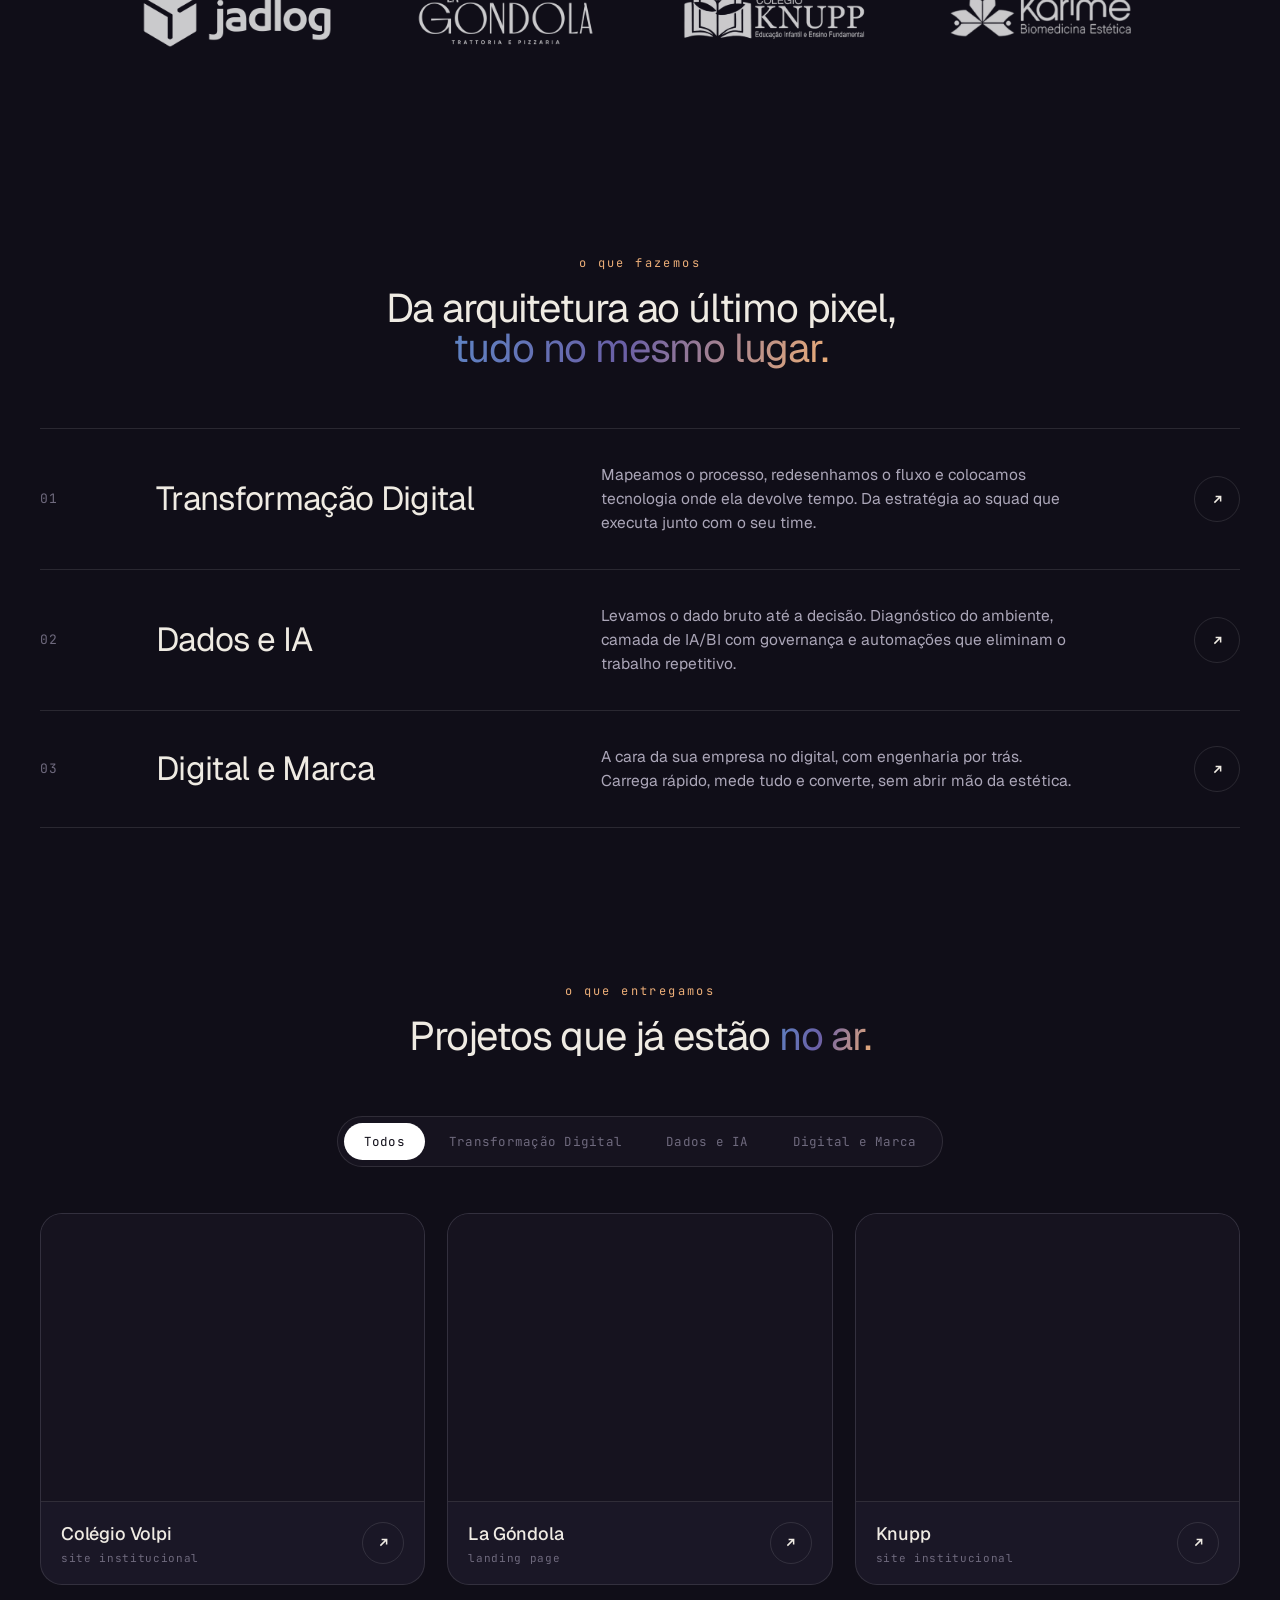
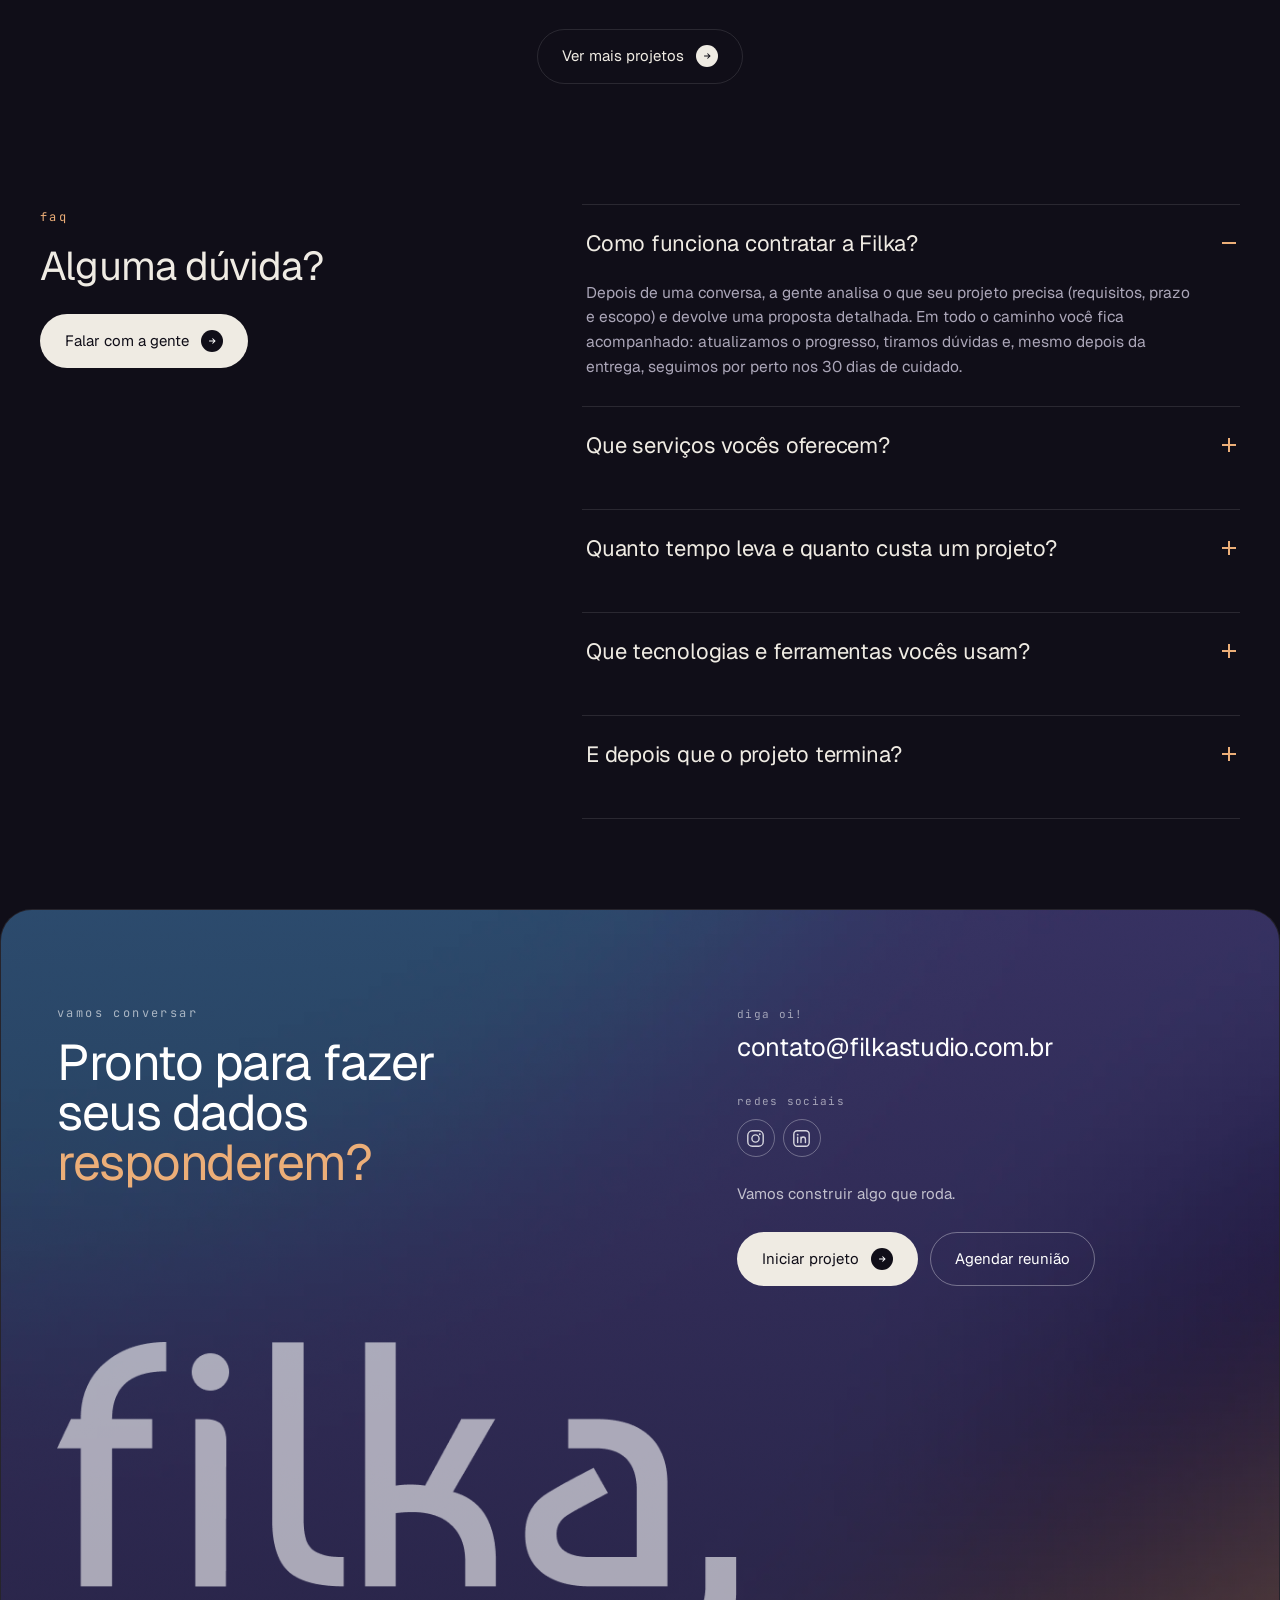
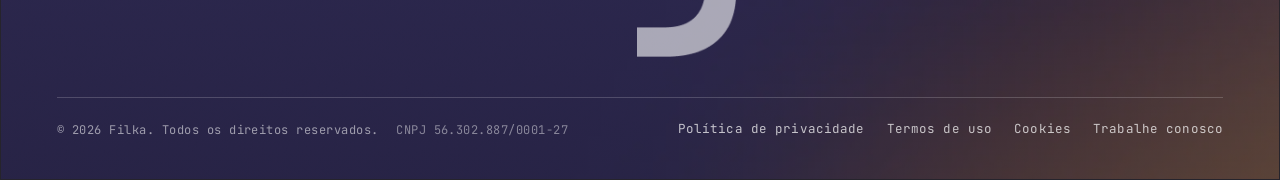
==== commit a042b248: "Merge new homepage/service pages with production SEO, GA4 and favicon fix The local working copy kep" ====
--- a/index.html
+++ b/index.html
@@ -36,7 +36,7 @@
   "url": "https://filkastudio.com.br/",
   "description": "Integramos programação e design para transformar visão em produto. Engenharia de software, analytics, design digital e agentes de IA.",
   "logo": "https://filkastudio.com.br/assets/img/filka-wordmark-hq.png",
-  "email": "filkastudio@outlook.com.br",
+  "email": "contato@filkastudio.com.br",
   "sameAs": [
     "https://www.linkedin.com/company/filka/"
   ]
@@ -55,7 +55,7 @@
     {
       "@type": "Question",
       "name": "Que serviços vocês oferecem?",
-      "acceptedAnswer": { "@type": "Answer", "text": "Duas frentes. Dados & IA: diagnóstico, AI/BI Genie, automação sob medida e Salesforce. Digital & Marca: landing pages, sites e identidade visual. E o Retainer, capacidade sênior mês a mês na frente que você escolher." }
+      "acceptedAnswer": { "@type": "Answer", "text": "Três frentes. Transformação Digital: diagnóstico de maturidade, redesenho de processos, integração de sistemas, Salesforce sob medida, desenvolvimento de software e squad dedicado. Dados e IA: diagnóstico de dados, IA/BI e automação. Digital e Marca: one page, site institucional com blog, identidade visual, criação de logo e cartão de visita." }
     },
     {
       "@type": "Question",
@@ -115,7 +115,7 @@
 
       <div class="hero__cta">
         <a class="btn btn--glass" href="https://calendar.app.google/s7fpLVRSq7ARySYF6" target="_blank" rel="noopener">
-          Agendar reunião
+          Agendar uma reunião
           <span class="arrow"><svg width="10" height="10" viewBox="0 0 24 24" fill="none" stroke="currentColor" stroke-width="2.5"><path d="M7 17L17 7M9 7h8v8"/></svg></span>
         </a>
       </div>
@@ -127,33 +127,13 @@
 </section>
 
 <!-- =========================
-     Tool strip
-========================== -->
-<div class="toolstrip" aria-hidden="true">
-  <div class="toolstrip__track">
-    <span>
-      Salesforce <span class="sep"></span> Databricks <span class="sep"></span> Power BI <span class="sep"></span>
-      React <span class="sep"></span> Next.js <span class="sep"></span> Python <span class="sep"></span>
-      dbt <span class="sep"></span> LangChain <span class="sep"></span> Figma <span class="sep"></span>
-      AWS <span class="sep"></span> PostgreSQL <span class="sep"></span>
-    </span>
-    <span>
-      Salesforce <span class="sep"></span> Databricks <span class="sep"></span> Power BI <span class="sep"></span>
-      React <span class="sep"></span> Next.js <span class="sep"></span> Python <span class="sep"></span>
-      dbt <span class="sep"></span> LangChain <span class="sep"></span> Figma <span class="sep"></span>
-      AWS <span class="sep"></span> PostgreSQL <span class="sep"></span>
-    </span>
-  </div>
-</div>
-
-<!-- =========================
      Manifesto
 ========================== -->
 <section class="section manifesto" id="sobre">
   <div class="container">
     <div class="manifesto__grid">
-      <h2 class="manifesto__text reveal">
-        Pensamos em <span class="grad-text">código</span> e em <span class="grad-text">composição visual</span> <span class="muted" style="color: rgb(239, 235, 227)">na mesma frase.</span>
+      <h2 class="manifesto__text reveal" style="font-size: clamp(50px, 6vw, 40px)">
+        Pensamos em <span class="grad-text">código<br />e em composição visual<br /></span> <span class="muted" style="color: rgb(239, 235, 227)">na mesma frase.</span>
       </h2>
       <p class="manifesto__aside reveal">No Filka, programação e design não são disciplinas separadas, são uma só prática. Automatize processos, reduza erros operacionais e tome a decisão certa para o seu negócio, sem abrir mão da estética.</p>
     </div>
@@ -165,70 +145,53 @@
 ========================== -->
 <section class="trust" id="clientes">
   <div class="container">
-    <div class="trust__row reveal">
+    <div class="trust__row trust__row--stack reveal">
       <div class="trust__intro">
-        <p class="trust__label eyebrow">empresas que confiam</p>
-        <h2 class="trust__title" style="font-size: clamp(26px, 6vw, 40px)">Quem cresce com a gente.</h2>
-      </div>
-      <div class="trust__logos">
+        <p class="trust__label eyebrow">marcas que confiam</p>
+        <h2 class="trust__title" style="font-size: clamp(26px, 6vw, 40px)">Quem cresce com a gente.</h2>
+      </div>
+      <div class="trust__logos trust__logos--big reveal">
         <div class="trust__logo"><img src="assets/img/client-jadlog.webp" alt="Jadlog" /></div>
         <div class="trust__logo"><img src="assets/img/client-lagondola.webp" alt="La Gondola" /></div>
         <div class="trust__logo"><img src="assets/img/client-knupp.webp" alt="Colégio Knupp" /></div>
         <div class="trust__logo"><img src="assets/img/client-karime.webp" alt="Karime Biomedicina Estética" /></div>
-        <img class="trust-underline" src="assets/img/trust-underline.svg" alt="" aria-hidden="true" />
-      </div>
-    </div>
-  </div>
-</section>
-
-<!-- =========================
-     Big numbers
-========================== -->
-<section class="section--tight">
-  <div class="container">
-    <div class="sec-head reveal" style="margin-bottom: 64px;">
-      <div class="eyebrow">em números</div>
-      <h2 style="font-size: clamp(32px, 7vw, 60px)">Resultado que <span class="grad-text">se mede</span>.</h2>
-    </div>
-    <div class="bignumbers reveal">
-      <div class="bignum">
-        <div class="bignum__value" data-count="25" data-suffix="+" style="color: var(--grad-blue)">0</div>
-        <div class="bignum__lab">Projetos entregues</div>
-      </div>
-      <div class="bignum">
-        <div class="bignum__value" data-count="9.4" data-decimals="1" style="color: var(--filka-peach)">0</div>
-        <div class="bignum__lab">NPS médio</div>
-      </div>
-      <div class="bignum">
-        <div class="bignum__value" data-count="20" data-suffix="+" style="color: var(--grad-teal)">0</div>
-        <div class="bignum__lab">Tecnologias dominadas</div>
-      </div>
-    </div>
-  </div>
-</section>
-
-<!-- =========================
-     Expertise rows
+        
+      </div>
+    </div>
+  </div>
+</section>
+
+<!-- =========================
+     Serviços — três categorias
 ========================== -->
 <section class="section--tight" id="servicos">
   <div class="container">
     <div class="sec-head reveal">
       <div class="eyebrow">o que fazemos</div>
-      <h2 style="font-size: clamp(28px, 4.4vw, 46px)"><span style="font-size: clamp(30px, 7vw, 60px)">Da arquitetura ao último pixel,</span><br /><span class="scribble scribble--loop" style="font-size: clamp(30px, 7vw, 60px)">tudo no mesmo lugar.</span></h2>
-    </div>
-
-    <div class="expertise">
-      <div class="exp-row reveal">
-        <div class="exp-row__num">01</div>
-        <div class="exp-row__title">Dados &amp; IA</div>
-        <div class="exp-row__desc">Diagnóstico, pipelines, AI/BI Genie e automações sob medida. Levamos o dado bruto até a decisão, com governança e um Salesforce que conversa com o resto.</div>
-      </div>
-
-      <div class="exp-row reveal">
-        <div class="exp-row__num">02</div>
-        <div class="exp-row__title">Digital &amp; Marca</div>
-        <div class="exp-row__desc">Landing pages, sites e identidade visual com engenharia por trás. Carregam rápido, medem tudo e convertem, sem abrir mão da estética.</div>
-      </div>
+      <h2 style="font-size: clamp(26px, 6vw, 40px)">Da arquitetura ao último pixel,<span class="scribble--grad"><br />tudo no mesmo lugar.</span></h2>
+    </div>
+
+    <div class="svc-rows">
+      <a class="svc-row reveal" data-svc="td" href="transformacao-digital.html">
+        <span class="svc-row__num">01</span>
+        <span class="svc-row__title">Transformação Digital</span>
+        <span class="svc-row__desc">Mapeamos o processo, redesenhamos o fluxo e colocamos tecnologia onde ela devolve tempo. Da estratégia ao squad que executa junto com o seu time.</span>
+        <span class="svc-row__cta">Saiba mais <span class="svc-row__arrow"><svg width="15" height="15" viewBox="0 0 24 24" fill="none" stroke="currentColor" stroke-width="2.4"><path d="M7 17L17 7M9 7h8v8"/></svg></span></span>
+      </a>
+
+      <a class="svc-row reveal" data-svc="dia" href="dados-ia.html">
+        <span class="svc-row__num">02</span>
+        <span class="svc-row__title">Dados e IA</span>
+        <span class="svc-row__desc">Levamos o dado bruto até a decisão. Diagnóstico do ambiente, camada de IA/BI com governança e automações que eliminam o trabalho repetitivo.</span>
+        <span class="svc-row__cta">Saiba mais <span class="svc-row__arrow"><svg width="15" height="15" viewBox="0 0 24 24" fill="none" stroke="currentColor" stroke-width="2.4"><path d="M7 17L17 7M9 7h8v8"/></svg></span></span>
+      </a>
+
+      <a class="svc-row reveal" data-svc="dm" href="digital-marca.html">
+        <span class="svc-row__num">03</span>
+        <span class="svc-row__title">Digital e Marca</span>
+        <span class="svc-row__desc">A cara da sua empresa no digital, com engenharia por trás. Carrega rápido, mede tudo e converte, sem abrir mão da estética.</span>
+        <span class="svc-row__cta">Saiba mais <span class="svc-row__arrow"><svg width="15" height="15" viewBox="0 0 24 24" fill="none" stroke="currentColor" stroke-width="2.4"><path d="M7 17L17 7M9 7h8v8"/></svg></span></span>
+      </a>
     </div>
   </div>
 </section>
@@ -240,11 +203,18 @@
   <div class="container">
     <div class="sec-head reveal">
       <div class="eyebrow">o que entregamos</div>
-      <h2 style="font-size: clamp(28px, 4.4vw, 46px)"><span style="font-size: clamp(30px, 7vw, 60px)">Projetos que já estão</span><br /><span class="scribble scribble--underline" style="font-size: clamp(30px, 7vw, 60px)">no ar.</span></h2>
-    </div>
+      <h2 style="font-size: clamp(26px, 6vw, 40px)">Projetos que já estão <span class="scribble--grad">no ar.</span></h2>
+    </div>
+
+    <div style="display:flex; justify-content:center;"><div class="pfilter reveal" role="tablist" aria-label="Filtrar projetos">
+      <button class="pfilter__btn is-active" type="button" data-filter="all" role="tab" aria-selected="true">Todos</button>
+      <button class="pfilter__btn" type="button" data-filter="td" role="tab" aria-selected="false">Transformação Digital</button>
+      <button class="pfilter__btn" type="button" data-filter="dia" role="tab" aria-selected="false">Dados e IA</button>
+      <button class="pfilter__btn" type="button" data-filter="dm" role="tab" aria-selected="false">Digital e Marca</button>
+    </div></div>
 
     <div class="showcase">
-      <a class="showcase-card reveal" data-project href="https://filka-studio.github.io/colegio-volpi/" target="_blank" rel="noopener">
+      <a class="showcase-card reveal" data-project data-cat="dm" href="https://filka-studio.github.io/colegio-volpi/" target="_blank" rel="noopener">
         <div class="showcase-card__frame">
           <iframe src="https://filka-studio.github.io/colegio-volpi/" title="Colégio Volpi" loading="lazy" scrolling="no" tabindex="-1" aria-hidden="true"></iframe>
         </div>
@@ -257,32 +227,34 @@
         </div>
       </a>
 
-      <a class="showcase-card reveal" data-project href="https://filka-studio.github.io/la-gondola/" target="_blank" rel="noopener">
+      <a class="showcase-card reveal" data-project data-cat="dm" href="https://filka-studio.github.io/la-gondola/" target="_blank" rel="noopener">
         <div class="showcase-card__frame">
           <iframe src="https://filka-studio.github.io/la-gondola/" title="La Góndola" loading="lazy" scrolling="no" tabindex="-1" aria-hidden="true"></iframe>
         </div>
         <div class="showcase-card__meta">
           <span>
             <span class="showcase-card__name">La Góndola</span>
-            <span class="showcase-card__tag">site &amp; marca</span>
+            <span class="showcase-card__tag">landing page</span>
           </span>
           <span class="showcase-card__arrow"><svg width="15" height="15" viewBox="0 0 24 24" fill="none" stroke="currentColor" stroke-width="2.4"><path d="M7 17L17 7M9 7h8v8"/></svg></span>
         </div>
       </a>
 
-      <a class="showcase-card reveal" data-project href="https://filka-studio.github.io/knupp/Home.dc.html" target="_blank" rel="noopener">
+      <a class="showcase-card reveal" data-project data-cat="dm" href="https://filka-studio.github.io/knupp/Home.dc.html" target="_blank" rel="noopener">
         <div class="showcase-card__frame">
           <iframe src="https://filka-studio.github.io/knupp/Home.dc.html" title="Knupp" loading="lazy" scrolling="no" tabindex="-1" aria-hidden="true"></iframe>
         </div>
         <div class="showcase-card__meta">
           <span>
             <span class="showcase-card__name">Knupp</span>
-            <span class="showcase-card__tag">produto digital</span>
+            <span class="showcase-card__tag">site institucional</span>
           </span>
           <span class="showcase-card__arrow"><svg width="15" height="15" viewBox="0 0 24 24" fill="none" stroke="currentColor" stroke-width="2.4"><path d="M7 17L17 7M9 7h8v8"/></svg></span>
         </div>
       </a>
     </div>
+
+    <p class="pfilter__empty" id="pfilterEmpty" hidden>Ainda não temos um projeto público nesta frente. Fale com a gente para conhecer os cases sob NDA.</p>
 
     <div class="showcase__more">
       <a class="btn btn--ghost" href="projetos.html">
@@ -294,278 +266,6 @@
 </section>
 
 <!-- =========================
-     Processo
-========================== -->
-<section class="section--tight" id="processo" style="padding-top: 60px;">
-  <div class="container">
-    <div class="sec-head reveal">
-      <div class="eyebrow">como trabalhamos</div>
-      <h2 style="font-size: clamp(32px, 7vw, 60px)">Do primeiro olá ao <span class="scribble scribble--underline">pós-entrega</span>.</h2>
-    </div>
-
-    <div class="process-grid">
-      <article class="pcard reveal">
-        <div class="pcard__top">
-          <span class="pcard__tag">30 min · sem custo</span>
-          <div class="pcard__icon">
-            <svg width="26" height="26" viewBox="0 0 24 24" fill="none" stroke="currentColor" stroke-width="1.5"><path d="M21 11.5a8.38 8.38 0 0 1-.9 3.8 8.5 8.5 0 0 1-7.6 4.7 8.38 8.38 0 0 1-3.8-.9L3 21l1.9-5.7a8.38 8.38 0 0 1-.9-3.8 8.5 8.5 0 0 1 4.7-7.6 8.38 8.38 0 0 1 3.8-.9h.5a8.48 8.48 0 0 1 8 8v.5z"/></svg>
-          </div>
-        </div>
-        <div class="pcard__body">
-          <h3 class="pcard__title">Conversa</h3>
-          <p class="pcard__desc">Trinta minutos, sem custo. Saímos com o entendimento mútuo do problema.</p>
-        </div>
-        <span class="pcard__num">01</span>
-      </article>
-
-      <article class="pcard reveal">
-        <div class="pcard__top">
-          <span class="pcard__tag">até 1 semana</span>
-          <div class="pcard__icon">
-            <svg width="26" height="26" viewBox="0 0 24 24" fill="none" stroke="currentColor" stroke-width="1.5"><circle cx="11" cy="11" r="7"/><path d="M21 21l-4.3-4.3"/></svg>
-          </div>
-        </div>
-        <div class="pcard__body">
-          <h3 class="pcard__title">Levantamento</h3>
-          <p class="pcard__desc">Acesso ao contexto técnico e mapeamento do cenário real, sem suposições.</p>
-        </div>
-        <span class="pcard__num">02</span>
-      </article>
-
-      <article class="pcard reveal">
-        <div class="pcard__top">
-          <span class="pcard__tag">validade 15 dias</span>
-          <div class="pcard__icon">
-            <svg width="26" height="26" viewBox="0 0 24 24" fill="none" stroke="currentColor" stroke-width="1.5"><path d="M6 3v6a3 3 0 0 0 3 3h6a3 3 0 0 1 3 3v3"/><circle cx="6" cy="3" r="0.6" fill="currentColor"/><path d="M18 15l3 3-3 3"/><circle cx="6" cy="21" r="2"/></svg>
-          </div>
-        </div>
-        <div class="pcard__body">
-          <h3 class="pcard__title">Proposta em 3 caminhos</h3>
-          <p class="pcard__desc">MVP, Recomendado ou Completo. Cada um com escopo, prazo e preço fechados por escrito.</p>
-        </div>
-        <span class="pcard__num">03</span>
-      </article>
-
-      <article class="pcard reveal">
-        <div class="pcard__top">
-          <span class="pcard__tag">ciclos semanais</span>
-          <div class="pcard__icon">
-            <svg width="26" height="26" viewBox="0 0 24 24" fill="none" stroke="currentColor" stroke-width="1.5"><path d="M21 12a9 9 0 0 1-9 9 9 9 0 0 1-7.7-4.4"/><path d="M3 12a9 9 0 0 1 9-9 9 9 0 0 1 7.7 4.4"/><path d="M21 4v4h-4"/><path d="M3 20v-4h4"/></svg>
-          </div>
-        </div>
-        <div class="pcard__body">
-          <h3 class="pcard__title">Execução em sprints</h3>
-          <p class="pcard__desc">Ciclos semanais com demo. Você vê o avanço do produto, não relatório de horas.</p>
-        </div>
-        <span class="pcard__num">04</span>
-      </article>
-
-      <article class="pcard pcard--feature reveal">
-        <div class="pcard__top">
-          <span class="pcard__tag pcard__tag--accent">30 dias inclusos</span>
-          <div class="pcard__icon">
-            <svg width="26" height="26" viewBox="0 0 24 24" fill="none" stroke="currentColor" stroke-width="1.5"><path d="M12 21s-7-4.35-7-10a4 4 0 0 1 7-2.65A4 4 0 0 1 19 11c0 5.65-7 10-7 10z"/></svg>
-          </div>
-        </div>
-        <div class="pcard__body">
-          <h3 class="pcard__title">Handover + cuidado</h3>
-          <p class="pcard__desc">Documentação, treinamento e suporte inclusos por 30 dias após a entrega. A gente não some no go-live.</p>
-        </div>
-        <span class="pcard__num">05</span>
-      </article>
-    </div>
-
-    <div style="margin-top: 44px; display: flex; justify-content: center;">
-      <a class="btn btn--accent" href="#precos">Conhecer soluções</a>
-    </div>
-  </div>
-</section>
-
-<!-- =========================
-     Preços / Trilhas
-========================== -->
-<section class="section--tight" id="precos" style="padding-top: 70px;">
-  <div class="container">
-    <div class="sec-head reveal">
-      <div class="eyebrow">investimento</div>
-      <h2 style="font-size: clamp(32px, 7vw, 60px)">Escopo, prazo
-e preços fechados.</h2>
-    </div>
-
-    <!-- Trilha 1 -->
-    <div class="ptrack reveal">
-      <div class="ptrack__head">
-        <div class="ptrack__intro">
-          <div class="eyebrow">dados &amp; ia</div>
-          <h3 class="ptrack__title">Seu lakehouse e seu CRM, finalmente entregando.</h3>
-        </div>
-        <p class="ptrack__sub">A maioria das empresas já tem plataforma de dados e Salesforce. O que falta é alguém que faça as duas coisas funcionarem juntas e responderem ao negócio.</p>
-      </div>
-
-      <div class="pricing-grid pricing-grid--5">
-        <article class="price-card">
-          <div class="price-card__tags"><span class="tag">2 semanas</span></div>
-          <h4 class="price-card__title">Diagnóstico de Dados</h4>
-          <p class="price-card__desc">Auditoria técnica do seu ambiente com plano de ação priorizado.</p>
-          <ul class="price-card__list">
-            <li>Arquitetura das camadas e qualidade dos pipelines</li>
-            <li>Governança e permissões no Unity Catalog</li>
-            <li>Custo de processamento e oportunidades de economia</li>
-            <li>Prontidão para AI/BI</li>
-            <li>Relatório executivo + sessão de leitura com seu time</li>
-          </ul>
-          <div class="price-card__foot">
-            <div class="price-card__price"><span class="val">R$ 9.500</span><span class="unit">investimento único</span></div>
-            <a class="price-card__cta" href="contato.html">Agendar diagnóstico <span>&#8599;</span></a>
-          </div>
-        </article>
-
-        <article class="price-card price-card--feature">
-          <div class="price-card__tags"><span class="tag">a depender do projeto</span></div>
-          <h4 class="price-card__title">AI/BI Genie Ready</h4>
-          <p class="price-card__desc">Seu time pergunta em português e o dado responde, com governança, não no improviso.</p>
-          <ul class="price-card__list">
-            <li>Modelagem das views dedicadas ao AI/BI</li>
-            <li>Segurança e permissões no Unity Catalog</li>
-            <li>Instruções e contexto por domínio de negócio</li>
-            <li>Exemplos curados e validados com usuários reais</li>
-            <li>Handover documentado para seu time operar sozinho</li>
-          </ul>
-          <div class="price-card__foot">
-            <div class="price-card__price"><span class="from">a partir de</span><span class="val">R$ 28.000</span><span class="unit">por projeto</span></div>
-            <a class="price-card__cta price-card__cta--solid" href="contato.html">Pedir proposta <span>&#8599;</span></a>
-          </div>
-        </article>
-
-        <article class="price-card">
-          <div class="price-card__tags"><span class="tag">2 a 3 semanas</span></div>
-          <h4 class="price-card__title">Automação sob medida</h4>
-          <p class="price-card__desc">Aquele processo manual que consome horas todo mês? A gente elimina.</p>
-          <ul class="price-card__list">
-            <li>ETLs e integrações entre sistemas</li>
-            <li>Robôs de dados e conectores de API</li>
-            <li>Relatórios que se montam sozinhos</li>
-            <li>Código documentado, sem caixa-preta</li>
-          </ul>
-          <div class="price-card__foot">
-            <div class="price-card__price"><span class="from">a partir de</span><span class="val">R$ 7.500</span><span class="unit">por automação</span></div>
-            <a class="price-card__cta" href="contato.html">Contar qual processo <span>&#8599;</span></a>
-          </div>
-        </article>
-
-        <article class="price-card">
-          <div class="price-card__tags"><span class="tag">a depender do projeto</span></div>
-          <h4 class="price-card__title">Salesforce sob medida</h4>
-          <p class="price-card__desc">Sales Cloud do jeito que sua operação precisa, não do jeito que veio de fábrica.</p>
-          <ul class="price-card__list">
-            <li>Automações em Apex e Flows</li>
-            <li>Componentes LWC sob medida</li>
-            <li>Integrações via API com seus sistemas</li>
-            <li>Qualidade e deduplicação de dados no CRM</li>
-          </ul>
-          <div class="price-card__foot">
-            <div class="price-card__price"><span class="from">a partir de</span><span class="val">R$ 14.000</span><span class="unit">por projeto</span></div>
-            <a class="price-card__cta" href="contato.html">Pedir proposta <span>&#8599;</span></a>
-          </div>
-        </article>
-
-        <article class="price-card">
-          <div class="price-card__tags"><span class="tag">mensal &middot; contínuo</span></div>
-          <h4 class="price-card__title">Retainer de Dados</h4>
-          <p class="price-card__desc">Um time de dados sob demanda, todo mês, sem custo de contratação.</p>
-          <ul class="price-card__list">
-            <li>Horas dedicadas de eng. de dados por mês</li>
-            <li>Evolução contínua de pipelines e modelos</li>
-            <li>Monitoramento e otimização de custos</li>
-            <li>Prioridade no atendimento e nas entregas</li>
-          </ul>
-          <div class="price-card__foot">
-            <div class="price-card__price"><span class="from">a partir de</span><span class="val">R$ 6.500</span><span class="unit">por mês</span></div>
-            <a class="price-card__cta" href="contato.html">Montar meu plano <span>&#8599;</span></a>
-          </div>
-        </article>
-      </div>
-    </div>
-
-    <!-- Trilha 2 -->
-    <div class="ptrack reveal">
-      <div class="ptrack__head">
-        <div class="ptrack__intro">
-          <div class="eyebrow">digital &amp; marca</div>
-          <h3 class="ptrack__title">Presença digital com engenharia por trás.</h3>
-        </div>
-        <p class="ptrack__sub">Sites que carregam rápido, medem tudo e convertem. Desenhados por quem entende de marca e construídos por quem entende de código.</p>
-      </div>
-
-      <div class="pricing-grid pricing-grid--4">
-        <article class="price-card">
-          <div class="price-card__tags"><span class="tag">2 semanas</span></div>
-          <h4 class="price-card__title">Landing Page de conversão</h4>
-          <p class="price-card__desc">Uma página, um objetivo, métricas desde o primeiro dia.</p>
-          <ul class="price-card__list">
-            <li>Copy orientada a conversão</li>
-            <li>Design alinhado à sua marca</li>
-            <li>Tracking e analytics configurados</li>
-            <li>Publicada e funcionando, não "entregue em Figma"</li>
-          </ul>
-          <div class="price-card__foot">
-            <div class="price-card__price"><span class="val">R$ 5.500</span><span class="unit">preço fechado</span></div>
-            <a class="price-card__cta" href="contato.html">Começar minha LP <span>&#8599;</span></a>
-          </div>
-        </article>
-
-        <article class="price-card">
-          <div class="price-card__tags"><span class="tag">3 a 5 semanas</span></div>
-          <h4 class="price-card__title">Site institucional</h4>
-          <p class="price-card__desc">Sua marca no ar com performance e mensuração de verdade.</p>
-          <ul class="price-card__list">
-            <li>Webflow ou código sob medida</li>
-            <li>SEO técnico e performance</li>
-            <li>Integração com CRM e ferramentas de marketing</li>
-            <li>Treinamento para seu time atualizar sozinho</li>
-          </ul>
-          <div class="price-card__foot">
-            <div class="price-card__price"><span class="from">a partir de</span><span class="val">R$ 11.000</span><span class="unit">por projeto</span></div>
-            <a class="price-card__cta" href="contato.html">Pedir proposta <span>&#8599;</span></a>
-          </div>
-        </article>
-
-        <article class="price-card">
-          <div class="price-card__tags"><span class="tag">3 a 4 semanas</span></div>
-          <h4 class="price-card__title">Identidade visual</h4>
-          <p class="price-card__desc">Uma marca com conceito e um manual que as pessoas realmente usam.</p>
-          <ul class="price-card__list">
-            <li>Marca, paleta e tipografia</li>
-            <li>Manual de uso objetivo</li>
-            <li>Templates de social media e e-mail</li>
-          </ul>
-          <div class="price-card__foot">
-            <div class="price-card__price"><span class="from">a partir de</span><span class="val">R$ 7.000</span><span class="unit">por projeto</span></div>
-            <a class="price-card__cta" href="contato.html">Pedir proposta <span>&#8599;</span></a>
-          </div>
-        </article>
-
-        <article class="price-card">
-          <div class="price-card__tags"><span class="tag">mensal &middot; contínuo</span></div>
-          <h4 class="price-card__title">Retainer</h4>
-          <p class="price-card__desc">Um time de produto sob demanda, todo mês, sem custo de contratação.</p>
-          <ul class="price-card__list">
-            <li>Horas dedicadas de eng. e design por mês</li>
-            <li>Evolução contínua de produto e dados</li>
-            <li>Prioridade no atendimento e nas entregas</li>
-            <li>Reunião de acompanhamento quinzenal</li>
-          </ul>
-          <div class="price-card__foot">
-            <div class="price-card__price"><span class="from">a partir de</span><span class="val">R$ 4.500</span><span class="unit">por mês</span></div>
-            <a class="price-card__cta" href="contato.html">Montar meu plano <span>&#8599;</span></a>
-          </div>
-        </article>
-      </div>
-    </div>
-  </div>
-</section>
-
-<!-- =========================
      FAQ
 ========================== -->
 <section class="section--tight" id="faq" style="padding-top: 30px;">
@@ -573,9 +273,9 @@
     <div class="faq-grid">
       <div class="faq-aside reveal">
         <div class="eyebrow">faq</div>
-        <h2 class="faq-title">Alguma dúvida?</h2>
+        <h2 class="faq-title" style="font-size: clamp(26px, 6vw, 40px)">Alguma dúvida?</h2>
         <a class="btn btn--dark" href="https://calendar.app.google/s7fpLVRSq7ARySYF6" target="_blank" rel="noopener">
-          Agendar reunião
+          Falar com a gente
           <span class="arrow"><svg width="10" height="10" viewBox="0 0 24 24" fill="none" stroke="currentColor" stroke-width="2.5"><path d="M5 12h14M13 6l6 6-6 6"/></svg></span>
         </a>
       </div>
@@ -587,7 +287,7 @@
         </div>
         <div class="faq-item">
           <button class="faq-q" type="button" aria-expanded="false">Que serviços vocês oferecem?<span class="faq-ico"></span></button>
-          <div class="faq-collapse"><div class="faq-answer">Duas frentes. Dados &amp; IA: diagnóstico, AI/BI Genie, automação sob medida e Salesforce. Digital &amp; Marca: landing pages, sites e identidade visual. E o Retainer, capacidade sênior mês a mês na frente que você escolher.</div></div>
+          <div class="faq-collapse"><div class="faq-answer">Três frentes. Transformação Digital: diagnóstico de maturidade, redesenho de processos, integração de sistemas, Salesforce sob medida, desenvolvimento de software e squad dedicado. Dados e IA: diagnóstico de dados, IA/BI e automação. Digital e Marca: one page, site institucional com blog, identidade visual, criação de logo e cartão de visita.</div></div>
         </div>
         <div class="faq-item">
           <button class="faq-q" type="button" aria-expanded="false">Quanto tempo leva e quanto custa um projeto?<span class="faq-ico"></span></button>
@@ -611,25 +311,29 @@
     <div class="cta-box reveal">
       <div class="contact-top">
         <div class="contact-lead">
-          <div class="eyebrow eyebrow--light">vamos conversar</div>
-          <h2>Pronto para fazer seus dados <span class="contact-q">responderem?</span></h2>
+          <div class="eyebrow eyebrow--light" style="color: #FFFFFF99">vamos conversar</div>
+          <h2 style="font-size: clamp(50px, 6vw, 40px)">Pronto para fazer seus dados <span class="contact-q">responderem?</span></h2>
         </div>
         <div class="contact-info">
           <div class="contact-info__item">
             <span class="contact-info__lab">diga oi!</span>
-            <a class="contact-info__val" href="mailto:filkastudio@outlook.com.br">filkastudio@outlook.com.br</a>
+            <a class="contact-info__val" href="mailto:contato@filkastudio.com.br">contato@filkastudio.com.br</a>
           </div>
           <div class="contact-info__social">
             <span class="contact-info__lab">redes sociais</span>
             <div class="contact-social">
-              <a href="https://www.linkedin.com/company/filka/" target="_blank" rel="noopener" aria-label="LinkedIn">in</a>
+              <a href="https://www.instagram.com/" target="_blank" rel="noopener" aria-label="Instagram"><svg width="21" height="21" viewBox="0 0 24 24" fill="none" stroke="currentColor" stroke-width="1.6" stroke-linecap="round" stroke-linejoin="round" aria-hidden="true"><rect x="3.2" y="3.2" width="17.6" height="17.6" rx="5.2"/><circle cx="12" cy="12" r="4.1"/><circle cx="16.9" cy="7.1" r="1.05" fill="currentColor" stroke="none"/></svg></a>
+              <a href="https://www.linkedin.com/company/filka/" target="_blank" rel="noopener" aria-label="LinkedIn"><svg width="21" height="21" viewBox="0 0 24 24" fill="none" stroke="currentColor" stroke-width="1.6" stroke-linecap="round" stroke-linejoin="round" aria-hidden="true"><rect x="3.2" y="3.2" width="17.6" height="17.6" rx="4"/><path d="M7.6 10.4v6.2"/><circle cx="7.6" cy="7.6" r="1.05" fill="currentColor" stroke="none"/><path d="M11.4 16.6v-6.2M11.4 12.9a2.55 2.55 0 0 1 5.1 0v3.7"/></svg></a>
             </div>
           </div>
           <p class="contact-info__note">Vamos construir algo que roda.</p>
-          <a class="btn btn--light" href="contato.html">
-            Iniciar projeto
-            <span class="arrow"><svg width="10" height="10" viewBox="0 0 24 24" fill="none" stroke="currentColor" stroke-width="2.5"><path d="M5 12h14M13 6l6 6-6 6"/></svg></span>
-          </a>
+          <div class="contact-actions">
+            <a class="btn btn--light" href="contato.html">
+              Iniciar projeto
+              <span class="arrow"><svg width="10" height="10" viewBox="0 0 24 24" fill="none" stroke="currentColor" stroke-width="2.5"><path d="M5 12h14M13 6l6 6-6 6"/></svg></span>
+            </a>
+            <a class="btn btn--outline-light" href="https://calendar.app.google/s7fpLVRSq7ARySYF6" target="_blank" rel="noopener">Agendar reunião</a>
+          </div>
         </div>
       </div>
 
@@ -653,10 +357,31 @@
 
 <!-- Footer mount -->
 
+<script>
+  // Project category filter
+  document.addEventListener('DOMContentLoaded', function () {
+    const btns = document.querySelectorAll('.pfilter__btn');
+    const cards = document.querySelectorAll('.showcase-card[data-cat]');
+    const empty = document.getElementById('pfilterEmpty');
+    if (!btns.length) return;
+    btns.forEach(b => b.addEventListener('click', () => {
+      const f = b.dataset.filter;
+      btns.forEach(o => { o.classList.toggle('is-active', o === b); o.setAttribute('aria-selected', String(o === b)); });
+      let shown = 0;
+      cards.forEach(c => {
+        const on = f === 'all' || c.dataset.cat === f;
+        c.hidden = !on;
+        if (on) shown++;
+      });
+      if (empty) empty.hidden = shown > 0;
+    }));
+  });
+</script>
 <script src="js/nav.js" defer></script>
 <script src="js/i18n.js" defer></script>
 <script src="js/plexus.js" defer></script>
 <script src="js/projects-modal.js" defer></script>
+<script src="js/service-modal.js" defer></script>
 <script src="js/cookies.js" defer></script>
 <script src="js/filkai.js" defer></script>
 <script>
--- a/css/styles.css
+++ b/css/styles.css
@@ -522,13 +522,6 @@
 }
 .trust__logos-wrap {
   display: contents;
-}
-.trust-underline {
-  position: absolute; left: 0; right: 0; top: calc(100% + 12px);
-  width: 100%; height: auto; pointer-events: none; opacity: .95;
-}
-@media (max-width: 760px) {
-  .trust-underline { top: calc(100% + 8px); }
 }
 .trust__logos {
   position: relative;
@@ -964,6 +957,7 @@
   transition: background .2s, color .2s, border-color .2s;
 }
 .contact-social a:hover { background: #fff; color: #100E18; border-color: #fff; }
+.contact-social a svg { display: block; }
 
 .contact-wordmark { margin: 56px 0 0; }
 .contact-wordmark img { width: min(680px, 82%); height: auto; display: block; opacity: .6; transition: opacity .3s var(--ease); }
@@ -1099,6 +1093,849 @@
 .card, .panel, .info-card, .gp-card, .calendar-card, .package, .principle, .step, .product__feat, .tl-row {
   color: var(--ink);
 }
+
+
+/* =========================================
+   v2 — Nav dropdown, services, trust, service pages
+   ========================================= */
+
+/* Nav dropdown */
+.nav__drop { position: relative; }
+.nav__drop-trigger { display: inline-flex; align-items: center; gap: 5px; }
+.nav__drop-trigger svg { opacity: .6; transition: transform .25s var(--ease), opacity .25s; }
+.nav__drop:hover .nav__drop-trigger svg { transform: rotate(180deg); opacity: 1; }
+.nav__drop-panel {
+  position: absolute; top: calc(100% + 10px); left: 50%; transform: translateX(-50%) translateY(-6px);
+  min-width: 292px; padding: 10px; display: flex; flex-direction: column; gap: 2px;
+  background: rgba(20,17,29,.94); backdrop-filter: blur(18px); -webkit-backdrop-filter: blur(18px);
+  border: 1px solid var(--hairline); border-radius: 16px;
+  box-shadow: 0 28px 60px -24px rgba(0,0,0,.75);
+  opacity: 0; pointer-events: none; clip-path: inset(0 0 100% 0);
+  transition: opacity .24s var(--ease), transform .24s var(--ease), clip-path .24s var(--ease);
+}
+.nav__drop::after { content: ""; position: absolute; top: 100%; left: 0; right: 0; height: 14px; }
+.nav__drop:hover .nav__drop-panel, .nav__drop:focus-within .nav__drop-panel {
+  opacity: 1; pointer-events: auto; clip-path: inset(-40px -40px -40px -40px); transform: translateX(-50%) translateY(0);
+}
+.nav__drop-panel a {
+  display: flex; flex-direction: column; gap: 3px; padding: 11px 14px; border-radius: 11px;
+  opacity: 1; background: none; text-align: left;
+}
+.nav__drop-panel a:hover { background: rgba(255,255,255,.07); }
+.nav__drop-panel a span { font-family: var(--font-head); font-size: 14.5px; letter-spacing: -0.01em; color: var(--ink); }
+.nav__drop-panel a em { font-family: var(--font-sans); font-style: normal; font-size: 11.5px; color: var(--ink-mute); letter-spacing: 0; }
+.nav__drop-panel a:hover span { color: var(--filka-peach); }
+
+/* Mobile sheet service group */
+.mobile-sheet__group {
+  font-family: var(--font-mono); font-size: 11px; letter-spacing: .16em; text-transform: lowercase;
+  color: var(--ink-mute); margin-top: 8px;
+}
+.mobile-sheet__sub { padding-left: 18px !important; font-size: 0.82em !important; opacity: .85; }
+
+/* Footer dual actions */
+.contact-actions { display: flex; flex-wrap: wrap; gap: 12px; align-items: center; }
+.btn--outline-light {
+  background: none; color: #fff; border: 1px solid rgba(255,255,255,.34);
+}
+.btn--outline-light:hover { border-color: #fff; background: rgba(255,255,255,.08); }
+
+/* Gradient text inside a scribble */
+.scribble--grad {
+  background: var(--grad-css);
+  -webkit-background-clip: text; background-clip: text; color: transparent;
+}
+
+/* =========================================
+   Trust / clients — logos centered + bigger
+   ========================================= */
+.trust__row--stack { flex-direction: column; align-items: center; text-align: center; gap: 46px; }
+.trust__row--stack .trust__intro { align-items: center; }
+.trust__logos--big {
+  gap: 72px; flex-wrap: wrap; justify-content: center;
+}
+.trust__logos--big .trust__logo {
+  height: 96px; opacity: 0; transform: scale(.72) translateY(14px); filter: saturate(0);
+  transition: opacity .7s var(--ease), transform .7s var(--ease), filter .5s var(--ease);
+}
+.trust__logos--big.in .trust__logo { opacity: .78; transform: scale(1) translateY(0); }
+.trust__logos--big .trust__logo:nth-child(1) { transition-delay: .05s; }
+.trust__logos--big .trust__logo:nth-child(2) { transition-delay: .18s; }
+.trust__logos--big .trust__logo:nth-child(3) { transition-delay: .31s; }
+.trust__logos--big .trust__logo:nth-child(4) { transition-delay: .44s; }
+.trust__logos--big .trust__logo:nth-child(5) { transition-delay: .57s; }
+.trust__logos--big .trust__logo:nth-child(6) { transition-delay: .70s; }
+.trust__logos--big .trust__logo:hover { opacity: 1; filter: saturate(1); transform: scale(1.09); transition-delay: 0s; }
+@media (max-width: 900px) { .trust__logos--big { gap: 48px; } .trust__logos--big .trust__logo { height: 72px; } }
+@media (max-width: 620px) { .trust__logos--big { gap: 36px 40px; } .trust__logos--big .trust__logo { height: 56px; } }
+
+/* =========================================
+   Services — three category cards
+   ========================================= */
+.svc-grid { display: grid; grid-template-columns: repeat(3, 1fr); gap: 20px; margin-top: 8px; }
+@media (max-width: 980px) { .svc-grid { grid-template-columns: 1fr; } }
+.svc-card {
+  position: relative; overflow: hidden; isolation: isolate;
+  display: flex; flex-direction: column;
+  border: 1px solid var(--hairline); border-radius: 20px;
+  padding: 34px 30px 30px; background: var(--paper-soft);
+  transition: border-color .4s var(--ease), transform .4s var(--ease);
+}
+.svc-card::before {
+  content: ""; position: absolute; inset: 0; z-index: -1;
+  background: var(--grad-css); opacity: 0;
+  transform: translateY(101%); transition: transform .5s var(--ease), opacity .5s var(--ease);
+}
+.svc-card:hover, .svc-card:focus-within { border-color: rgba(236,174,120,.55); transform: translateY(-5px); }
+.svc-card:hover::before, .svc-card:focus-within::before { opacity: .1; transform: translateY(0); }
+.svc-card__num { font-family: var(--font-mono); font-size: 12px; letter-spacing: .12em; color: var(--filka-peach); margin: 0 0 14px; }
+.svc-card__title {
+  font-family: var(--font-head); font-weight: 400; letter-spacing: -0.02em;
+  font-size: clamp(24px, 2.5vw, 32px); line-height: 1.06; margin: 0 0 14px;
+}
+.svc-card__desc { font-size: 15px; line-height: 1.6; color: var(--ink-soft); margin: 0 0 20px; }
+
+/* Product list — inline running text, no individual boxes */
+.svc-card__items {
+  max-height: 0; opacity: 0; overflow: hidden;
+  transition: max-height .55s var(--ease), opacity .4s var(--ease), margin .55s var(--ease);
+  margin: 0;
+}
+.svc-card:hover .svc-card__items, .svc-card:focus-within .svc-card__items, .svc-card.open .svc-card__items {
+  max-height: 260px; opacity: 1; margin: 0 0 22px;
+}
+.svc-card__items p {
+  margin: 0; font-size: 14px; line-height: 1.85; color: var(--ink);
+  border-top: 1px solid var(--hairline); padding-top: 16px;
+}
+.svc-card__items b { font-weight: 400; color: var(--ink); }
+.svc-card__items .dot { color: var(--filka-peach); padding: 0 7px; }
+.svc-card__foot { margin-top: auto; }
+.svc-card__cta {
+  display: inline-flex; align-items: center; gap: 10px;
+  font-family: var(--font-mono); font-size: 12.5px; letter-spacing: .03em; color: var(--ink);
+  border: 1px solid var(--hairline); border-radius: 999px; padding: 10px 18px;
+  transition: background .3s, color .3s, border-color .3s;
+}
+.svc-card__cta svg { transition: transform .35s var(--ease); }
+.svc-card:hover .svc-card__cta { background: var(--filka-peach); color: var(--ink-true); border-color: var(--filka-peach); }
+.svc-card:hover .svc-card__cta svg { transform: translateX(3px); }
+@media (max-width: 980px) {
+  .svc-card__items { max-height: 260px; opacity: 1; margin: 0 0 22px; }
+}
+
+/* =========================================
+   Service detail pages
+   ========================================= */
+.svcp-method { padding: 84px 0 40px; }
+.svcp-steps { display: grid; grid-template-columns: repeat(2, 1fr); gap: 20px; margin-top: 44px; }
+@media (max-width: 820px) { .svcp-steps { grid-template-columns: 1fr; } }
+.svcp-step {
+  border: 1px solid var(--hairline); border-radius: 18px; padding: 28px 26px;
+  background: var(--paper-soft); position: relative; overflow: hidden;
+  transition: border-color .35s, transform .35s var(--ease);
+}
+.svcp-step:hover { border-color: rgba(236,174,120,.5); transform: translateY(-3px); }
+.svcp-step__n {
+  font-family: var(--font-mono); font-size: 11.5px; letter-spacing: .14em;
+  color: var(--filka-peach); margin: 0 0 12px;
+}
+.svcp-step h3 { font-family: var(--font-head); font-weight: 500; font-size: 19px; letter-spacing: -0.01em; margin: 0 0 9px; }
+.svcp-step p { font-size: 14.5px; line-height: 1.62; color: var(--ink-soft); margin: 0; }
+
+.svcp-products { padding: 60px 0 100px; }
+.svcp-list { display: flex; flex-direction: column; border-top: 1px solid var(--hairline); margin-top: 40px; }
+.svcp-item {
+  display: grid; grid-template-columns: 62px 1.05fr 1.45fr; gap: 30px; align-items: center;
+  padding: 30px 0; border-bottom: 1px solid var(--hairline);
+  position: relative; isolation: isolate; transition: padding .4s var(--ease);
+}
+.svcp-item::before {
+  content: ""; position: absolute; inset: 0; z-index: -1; width: 0;
+  background: var(--grad-css); opacity: .09; transition: width .45s var(--ease);
+}
+.svcp-item:hover { padding-left: 22px; padding-right: 22px; }
+.svcp-item:hover::before { width: 100%; }
+.svcp-item__n { font-family: var(--font-mono); font-size: 12.5px; color: var(--ink-mute); letter-spacing: .1em; }
+.svcp-item__name { font-family: var(--font-head); font-size: clamp(20px, 2.1vw, 28px); letter-spacing: -0.02em; line-height: 1.1; }
+.svcp-item__desc { font-size: 15px; line-height: 1.58; color: var(--ink-soft); }
+@media (max-width: 860px) {
+  .svcp-item { grid-template-columns: 44px 1fr; row-gap: 12px; }
+  .svcp-item__desc { grid-column: 1 / -1; }
+}
+.svcp-cta { display: flex; flex-wrap: wrap; gap: 14px; justify-content: center; margin-top: 56px; }
+
+
+/* --- v2 fixes --- */
+/* Intro paragraph inside .sec-head must sit in the content column */
+.sec-head > .lede { grid-column: 2; max-width: 62ch; }
+@media (max-width: 860px) { .sec-head > .lede { grid-column: 1 / -1; } }
+
+/* Nav: keep the centered menu from running under .nav__right */
+@media (max-width: 1080px) {
+  .nav__menu { display: none; }
+  .nav__burger { display: inline-flex; }
+  .nav__cta { display: none; }
+}
+
+
+/* =========================================
+   Services as full-width rows (back to the row layout)
+   ========================================= */
+.svc-rows { border-top: 1px solid var(--hairline); margin-top: 40px; }
+.svc-row {
+  display: grid; grid-template-columns: 80px 1.1fr 1.5fr 46px;
+  gap: 36px; align-items: center;
+  padding: 34px 0; border-bottom: 1px solid var(--hairline);
+  position: relative; isolation: isolate; color: var(--ink);
+  transition: padding .45s var(--ease);
+}
+.svc-row::before {
+  content: ""; position: absolute; left: 0; top: 0; height: 100%; width: 0; z-index: -1;
+  background: var(--grad-css); opacity: .09; transition: width .45s var(--ease);
+}
+.svc-row:hover, .svc-row:focus-visible { padding-left: 24px; padding-right: 24px; }
+.svc-row:hover::before, .svc-row:focus-visible::before { width: 100%; }
+.svc-row__num { font-family: var(--font-mono); font-size: 13px; color: var(--ink-mute); letter-spacing: .1em; }
+.svc-row__main { display: flex; flex-direction: column; }
+.svc-row__title {
+  font-family: var(--font-head); font-size: clamp(24px, 2.6vw, 38px);
+  letter-spacing: -0.02em; line-height: 1.05;
+}
+.svc-row__items {
+  display: block; font-size: 13.5px; line-height: 1.7; color: var(--ink-soft);
+  max-height: 0; opacity: 0; overflow: hidden;
+  transition: max-height .5s var(--ease), opacity .4s var(--ease), margin .5s var(--ease);
+}
+.svc-row:hover .svc-row__items, .svc-row:focus-visible .svc-row__items { max-height: 140px; opacity: 1; margin-top: 12px; }
+.svc-row__items .dot { color: var(--filka-peach); padding: 0 5px; }
+.svc-row__desc { color: var(--ink-soft); font-size: 15.5px; line-height: 1.55; max-width: 480px; }
+.svc-row__cta {
+  display: inline-flex; align-items: center; gap: 0; justify-self: end;
+  font-family: var(--font-mono); font-size: 0; letter-spacing: .03em; color: var(--ink);
+  transition: gap .35s var(--ease), font-size .35s var(--ease);
+  white-space: nowrap;
+}
+.svc-row:hover .svc-row__cta { font-size: 12.5px; gap: 12px; }
+.svc-row__arrow {
+  width: 46px; height: 46px; border-radius: 50%; border: 1px solid var(--hairline);
+  display: grid; place-items: center; color: var(--ink); flex: none;
+  transition: transform .4s var(--ease), background .3s, color .3s, border-color .3s;
+}
+.svc-row:hover .svc-row__arrow { background: var(--ink); color: var(--ink-true); transform: rotate(-45deg); border-color: var(--ink); }
+@media (max-width: 980px) {
+  .svc-row { grid-template-columns: 50px 1fr 46px; row-gap: 14px; gap: 20px; }
+  .svc-row__desc { grid-column: 1 / -1; }
+  .svc-row__items { max-height: 140px; opacity: 1; margin-top: 12px; }
+  .svc-row__cta { font-size: 0; }
+}
+
+
+/* Services rows — no unfolding product list */
+.svc-row__title { display: block; }
+
+
+/* Section headers: eyebrow + title stacked flush left (brands section stays centered) */
+.sec-head { display: block; }
+.sec-head > .lede { grid-column: auto; max-width: 62ch; }
+
+
+/* Eyebrows: no dash, peach like the footer accent word */
+.eyebrow::before { display: none; }
+.eyebrow, .eyebrow--light { color: var(--filka-peach); }
+
+
+/* Manifesto: both columns start on the same baseline (no diagonal offset) */
+.manifesto__grid .manifesto__aside { margin-top: 0; }
+
+.manifesto__grid { align-items: center; }
+.manifesto__grid .manifesto__text, .manifesto__grid .manifesto__aside { align-self: center; }
+
+
+/* Centered section headers (manifesto and FAQ keep their own alignment) */
+.sec-head { text-align: center; }
+.sec-head .eyebrow { justify-content: center; }
+.sec-head > .lede { margin-left: auto; margin-right: auto; }
+
+
+/* =========================================
+   Project category filter (pill group)
+   ========================================= */
+.pfilter {
+  display: inline-flex; flex-wrap: wrap; gap: 4px; margin: 0 auto 38px;
+  padding: 6px; border-radius: 999px;
+  background: var(--paper-soft); border: 1px solid var(--hairline);
+}
+.showcase-wrap, .pfilter-row { display: flex; justify-content: center; }
+.pfilter__btn {
+  font-family: var(--font-mono); font-size: 12.5px; letter-spacing: .02em;
+  padding: 10px 20px; border-radius: 999px; border: none; cursor: pointer;
+  background: none; color: var(--ink-mute); white-space: nowrap;
+  transition: background .28s var(--ease), color .28s var(--ease);
+}
+.pfilter__btn:hover { color: var(--ink); }
+.pfilter__btn.is-active { background: #fff; color: var(--ink-true); }
+.pfilter__empty {
+  text-align: center; color: var(--ink-soft); font-size: 15px; line-height: 1.6;
+  max-width: 52ch; margin: 30px auto 0;
+}
+.showcase-card[hidden] { display: none !important; }
+@media (max-width: 700px) {
+  .pfilter { border-radius: 18px; }
+  .pfilter__btn { font-size: 11.5px; padding: 9px 14px; }
+}
+
+
+/* =========================================
+   Service methodology modal
+   ========================================= */
+.smodal { position: fixed; inset: 0; z-index: 1000; display: none; }
+.smodal.open { display: block; }
+.smodal__backdrop {
+  position: absolute; inset: 0; background: rgba(8,6,14,.76);
+  backdrop-filter: blur(6px); -webkit-backdrop-filter: blur(6px);
+  opacity: 0; transition: opacity .3s var(--ease);
+}
+.smodal.open .smodal__backdrop { opacity: 1; }
+.smodal__dialog {
+  position: absolute; top: 50%; left: 50%; transform: translate(-50%, -46%);
+  width: min(1000px, 94vw); max-height: 90vh;
+  background: var(--paper); border: 1px solid var(--hairline);
+  border-radius: 22px; overflow: hidden;
+  box-shadow: 0 46px 100px -34px rgba(0,0,0,.8);
+  opacity: 0; transition: opacity .3s var(--ease), transform .3s var(--ease);
+}
+.smodal.open .smodal__dialog { opacity: 1; transform: translate(-50%, -50%); }
+.smodal__close {
+  position: absolute; top: 18px; right: 18px; z-index: 3; cursor: pointer;
+  width: 40px; height: 40px; border-radius: 50%; display: grid; place-items: center;
+  color: var(--ink); background: rgba(20,17,29,.8); border: 1px solid var(--hairline);
+  backdrop-filter: blur(10px); -webkit-backdrop-filter: blur(10px);
+  transition: background .25s, border-color .25s, transform .25s;
+}
+.smodal__close:hover { background: rgba(255,255,255,.12); border-color: rgba(255,255,255,.4); transform: rotate(90deg); }
+.smodal__scroll { max-height: 90vh; overflow-y: auto; padding: 56px 52px 52px; }
+.smodal__head { border-bottom: 1px solid var(--hairline); padding-bottom: 34px; margin-bottom: 8px; }
+.smodal__head h2 {
+  font-family: var(--font-head); font-weight: 400; letter-spacing: -0.03em;
+  font-size: clamp(28px, 4vw, 44px); line-height: 1.04; margin: 14px 0 16px; max-width: 24ch;
+}
+.smodal__head .lede { max-width: 60ch; margin: 0; }
+.smodal__sec { padding: 42px 0 0; }
+.smodal__h {
+  font-family: var(--font-head); font-weight: 400; letter-spacing: -0.02em;
+  font-size: clamp(24px, 3vw, 34px); line-height: 1.06; margin: 12px 0 0;
+}
+.smodal__intro { color: var(--ink-soft); font-size: 16px; line-height: 1.65; max-width: 62ch; margin: 16px 0 0; }
+.smodal__sec .svcp-steps { margin-top: 30px; }
+.smodal__sec .svcp-list { margin-top: 26px; }
+.smodal__sec .svcp-item { grid-template-columns: 54px 1fr 1.35fr; gap: 24px; padding: 24px 0; }
+.smodal__sec .svcp-item__name { font-size: clamp(18px, 1.9vw, 24px); }
+.smodal__sec .svcp-item__desc { font-size: 14.5px; }
+.smodal__sec .svcp-item:hover { padding-left: 16px; padding-right: 16px; }
+.smodal__cta { display: flex; flex-wrap: wrap; gap: 14px; margin-top: 46px; }
+@media (max-width: 780px) {
+  .smodal__dialog { width: 100vw; max-height: 100vh; height: 100vh; border-radius: 0; top: 0; left: 0; transform: none; }
+  .smodal.open .smodal__dialog { transform: none; }
+  .smodal__scroll { max-height: 100vh; padding: 74px 22px 40px; }
+  .smodal__sec .svcp-item { grid-template-columns: 40px 1fr; }
+  .smodal__sec .svcp-item__desc { grid-column: 1 / -1; }
+  .smodal__cta .btn { width: 100%; justify-content: center; }
+}
+
+
+/* --- svc-row CTA fix at narrow widths --- */
+@media (max-width: 980px) {
+  .svc-row { grid-template-columns: 50px 1fr auto; }
+  .svc-row__num { grid-column: 1; grid-row: 1; }
+  .svc-row__title { grid-column: 2; grid-row: 1; }
+  .svc-row__cta { grid-column: 3; grid-row: 1; font-size: 12.5px; gap: 12px; }
+  .svc-row__desc { grid-column: 1 / -1; grid-row: 2; }
+}
+@media (max-width: 560px) {
+  .svc-row__cta { font-size: 0; gap: 0; }
+}
+
+
+/* Modal header gradient wash (same feel as the page headers) */
+.smodal__dialog::before {
+  content: ""; position: absolute; top: 0; left: 0; right: 0; height: 340px; z-index: 0;
+  background-image: url("../assets/img/brand-bg.webp");
+  background-size: cover; background-position: center top; background-repeat: no-repeat;
+  -webkit-mask-image: linear-gradient(180deg, #000 0%, transparent 92%);
+  mask-image: linear-gradient(180deg, #000 0%, transparent 92%);
+  pointer-events: none;
+}
+.smodal__dialog::after {
+  content: ""; position: absolute; top: 0; left: 0; right: 0; height: 340px; z-index: 0;
+  background: linear-gradient(180deg, rgba(16,14,24,.34) 0%, rgba(16,14,24,.72) 58%, var(--paper) 100%);
+  pointer-events: none;
+}
+.smodal__scroll { position: relative; z-index: 1; }
+
+/* Same wash at the top of the project preview modal */
+.pmodal__dialog .pmodal__bar { position: relative; z-index: 1; }
+
+
+/* =========================================
+   Methodology as a vertical flow (timeline)
+   ========================================= */
+.svcp-steps {
+  display: flex; flex-direction: column; gap: 0;
+  grid-template-columns: none; margin-top: 34px;
+}
+.svcp-step {
+  display: grid; grid-template-columns: 30px 1fr; gap: 20px;
+  align-items: start; padding: 0 0 26px; position: relative;
+  border: none; border-radius: 0; background: none; transform: none;
+}
+.svcp-step:last-child { padding-bottom: 0; }
+.svcp-step:hover { border: none; transform: none; }
+.svcp-step__dot {
+  grid-column: 1; width: 30px; height: 30px; border-radius: 50%; flex: none;
+  display: grid; place-items: center; position: relative; z-index: 1;
+  font-family: var(--font-mono); font-size: 12.5px; line-height: 1;
+  color: var(--filka-peach); background: var(--paper);
+  border: 1px solid rgba(236,174,120,.55);
+  transition: background .3s var(--ease), color .3s var(--ease), border-color .3s var(--ease);
+}
+/* connector line */
+.svcp-step::before {
+  content: ""; position: absolute; left: 15px; top: 30px; bottom: 0; width: 1px;
+  background: linear-gradient(180deg, rgba(236,174,120,.45), rgba(236,174,120,.12));
+}
+.svcp-step:last-child::before { display: none; }
+.svcp-step__body { grid-column: 2; padding-top: 3px; }
+.svcp-step__body h3 {
+  font-family: var(--font-head); font-weight: 500; font-size: 17.5px;
+  letter-spacing: -0.01em; margin: 0 0 7px; color: var(--ink);
+}
+.svcp-step__body p { font-size: 14.5px; line-height: 1.65; color: var(--ink-soft); margin: 0; max-width: 62ch; }
+.svcp-step:hover .svcp-step__dot { background: var(--filka-peach); color: var(--ink-true); border-color: var(--filka-peach); }
+.smodal__sec .svcp-step__dot { background: var(--paper); }
+@media (max-width: 560px) {
+  .svcp-step { grid-template-columns: 26px 1fr; gap: 15px; }
+  .svcp-step__dot { width: 26px; height: 26px; font-size: 11.5px; }
+  .svcp-step::before { left: 13px; top: 26px; }
+}
+
+
+/* Modal top wash: pinned at the start, content scrolls under it */
+.smodal__scroll { padding-top: 74px; }
+.smodal__dialog::before, .smodal__dialog::after { height: 210px; z-index: 3; }
+.smodal__dialog::before {
+  -webkit-mask-image: linear-gradient(180deg, #000 0%, #000 42%, transparent 100%);
+  mask-image: linear-gradient(180deg, #000 0%, #000 42%, transparent 100%);
+}
+.smodal__dialog::after {
+  background: linear-gradient(180deg, var(--paper) 0%, rgba(16,14,24,.86) 46%, rgba(16,14,24,0) 100%);
+}
+.smodal__head { padding-top: 6px; }
+
+.smodal__close { z-index: 5; }
+
+
+/* Modal top wash: part of the header, scrolls away with it, never overlaps content */
+.smodal__dialog::before, .smodal__dialog::after { display: none; }
+.smodal__scroll { padding-top: 56px; }
+.smodal__head { position: relative; padding-top: 0; }
+.smodal__head::before {
+  content: ""; position: absolute; left: -52px; right: -52px; top: -56px; bottom: 0; z-index: -1;
+  background-image: url("../assets/img/brand-bg.webp");
+  background-size: cover; background-position: center top; background-repeat: no-repeat;
+  -webkit-mask-image: linear-gradient(180deg, #000 0%, #000 34%, transparent 100%);
+  mask-image: linear-gradient(180deg, #000 0%, #000 34%, transparent 100%);
+  pointer-events: none;
+}
+.smodal__head::after {
+  content: ""; position: absolute; left: -52px; right: -52px; top: -56px; bottom: 0; z-index: -1;
+  background: linear-gradient(180deg, rgba(16,14,24,.42) 0%, rgba(16,14,24,.8) 62%, var(--paper) 100%);
+  pointer-events: none;
+}
+.smodal__scroll { isolation: isolate; }
+@media (max-width: 780px) {
+  .smodal__scroll { padding-top: 74px; }
+  .smodal__head::before, .smodal__head::after { left: -22px; right: -22px; top: -74px; }
+}
+
+
+/* =========================================
+   Solution cards (icon on top, side by side)
+   ========================================= */
+.scards {
+  display: grid; grid-template-columns: repeat(auto-fit, minmax(214px, 1fr));
+  gap: 1px; margin-top: 30px;
+  background: var(--hairline); border: 1px solid var(--hairline); border-radius: 16px; overflow: hidden;
+}
+.scard {
+  background: var(--paper-soft); padding: 30px 24px 28px; text-align: center;
+  display: flex; flex-direction: column; align-items: center; gap: 12px;
+  transition: background .3s var(--ease);
+}
+.scard:hover { background: #191524; }
+.scard__icon { width: 34px; height: 34px; color: var(--filka-peach); display: block; transition: transform .35s var(--ease); }
+.scard__icon svg { width: 100%; height: 100%; display: block; }
+.scard:hover .scard__icon { transform: translateY(-3px); }
+.scard__title {
+  font-family: var(--font-head); font-weight: 500; font-size: 16px;
+  letter-spacing: -0.01em; line-height: 1.25; margin: 4px 0 0; color: var(--ink);
+}
+.scard__desc { font-size: 13.5px; line-height: 1.6; color: var(--ink-soft); margin: 0; text-wrap: pretty; }
+@media (max-width: 560px) {
+  .scards { grid-template-columns: 1fr; }
+  .scard { padding: 26px 22px; }
+}
+
+
+/* =========================================
+   Methodology flowchart (Transformação Digital)
+   ========================================= */
+.flow { margin-top: 34px; position: relative; }
+.flow__phase {
+  display: grid; grid-template-columns: 1fr 1fr; gap: 44px;
+  align-items: start; padding: 0 0 46px; position: relative;
+}
+.flow__phase:last-child { padding-bottom: 4px; }
+
+/* continuous spine linking the phases, sitting on the node column */
+.flow__phase::before {
+  content: ""; position: absolute; left: calc(50% + 22px + 5px); top: 14px; bottom: -14px; width: 1px;
+  background: linear-gradient(180deg, rgba(236,174,120,.42), rgba(236,174,120,.14));
+}
+.flow__phase:last-child::before { display: none; }
+
+.flow__side { padding-top: 2px; }
+.flow__n {
+  font-family: var(--font-mono); font-size: 11.5px; letter-spacing: .14em;
+  color: var(--filka-peach); display: block; margin-bottom: 10px;
+}
+.flow__title {
+  font-family: var(--font-head); font-weight: 500; font-size: 19px;
+  letter-spacing: -0.01em; margin: 0 0 4px; color: var(--ink);
+  padding-bottom: 10px; position: relative;
+}
+.flow__title::after {
+  content: ""; position: absolute; left: 0; bottom: 0; width: 34px; height: 2px;
+  border-radius: 2px; background: var(--grad-css);
+}
+.flow__desc { font-size: 14px; line-height: 1.65; color: var(--ink-soft); margin: 12px 0 0; max-width: 42ch; }
+.flow__tags { display: flex; flex-wrap: wrap; gap: 7px; margin-top: 14px; }
+.flow__tag {
+  font-family: var(--font-mono); font-size: 10.5px; letter-spacing: .06em;
+  color: var(--ink-soft); padding: 5px 11px; border-radius: 999px;
+  border: 1px solid var(--hairline);
+}
+
+/* node chain */
+.flow__nodes { list-style: none; margin: 0; padding: 0 0 0 22px; display: flex; flex-direction: column; gap: 20px; }
+.flow__nodes li {
+  position: relative; display: flex; align-items: center; gap: 13px;
+  font-size: 14px; line-height: 1.35; color: var(--ink);
+}
+.flow__dot {
+  width: 11px; height: 11px; border-radius: 50%; flex: none; position: relative; z-index: 1;
+  background: var(--filka-peach);
+  box-shadow: 0 0 0 4px rgba(236,174,120,.14);
+}
+/* dashed bracket marking the iterative sub-cycle */
+.flow__nodes.has-loop { position: relative; }
+.flow__nodes.has-loop::after {
+  content: ""; position: absolute; left: 8px; top: 44px; bottom: 5px; width: 12px;
+  border: 1px dashed rgba(236,174,120,.4); border-right: none; border-radius: 7px 0 0 7px;
+}
+.flow__nodes li.in-loop { padding-left: 0; }
+
+/* OODA-style cycle */
+.flow__cycle {
+  position: relative; width: 100%; max-width: 260px; aspect-ratio: 1; margin: 6px 0 0 22px;
+  color: rgba(236,174,120,.65);
+}
+.flow__ring { position: absolute; inset: 0; width: 100%; height: 100%; }
+.flow__cyc {
+  position: absolute; font-size: 13px; color: var(--ink); white-space: nowrap;
+  display: flex; align-items: center; gap: 8px;
+}
+.flow__cyc::before {
+  content: ""; width: 11px; height: 11px; border-radius: 50%; flex: none;
+  background: var(--filka-peach); box-shadow: 0 0 0 4px rgba(236,174,120,.14);
+}
+.flow__cyc--t { top: 6%; left: 50%; transform: translate(-50%, -50%); flex-direction: column; gap: 6px; }
+.flow__cyc--b { bottom: 6%; left: 50%; transform: translate(-50%, 50%); flex-direction: column-reverse; gap: 6px; }
+.flow__cyc--r { top: 50%; right: 6%; transform: translate(50%, -50%); flex-direction: row-reverse; }
+.flow__cyc--l { top: 50%; left: 6%; transform: translate(-50%, -50%); }
+
+@media (max-width: 720px) {
+  .flow__phase { grid-template-columns: 1fr; gap: 22px; padding-bottom: 38px; }
+  .flow__phase::before { display: none; }
+  .flow__nodes { padding-left: 2px; }
+  .flow__cycle { margin-left: 2px; max-width: 220px; }
+}
+
+
+/* --- flowchart geometry fixes: aligned spine, arrowheads, loop entry --- */
+/* dots start flush at the column edge so all x math is deterministic */
+.flow__nodes { padding-left: 0; }
+.flow__cycle { margin-left: 0; }
+
+/* per-node connector + arrowhead (replaces the single long spine) */
+.flow__phase::before { display: none; }
+.flow__nodes li { position: relative; }
+.flow__nodes li:not(:last-child)::before {
+  content: ""; position: absolute; left: 5px; top: 15px; height: calc(100% + 5px); width: 1px;
+  background: rgba(236,174,120,.42);
+}
+.flow__nodes li:not(:last-child)::after {
+  content: ""; position: absolute; left: 2.5px; top: calc(100% + 13px);
+  width: 6px; height: 6px; border-right: 1px solid rgba(236,174,120,.75);
+  border-bottom: 1px solid rgba(236,174,120,.75); transform: rotate(45deg);
+}
+
+/* phase-to-phase connector, aligned to the dot column */
+.flow__phase:not(:last-child) .flow__nodes::before {
+  content: ""; position: absolute; left: 5px; top: 100%; height: 46px; width: 1px;
+  background: linear-gradient(180deg, rgba(236,174,120,.42), rgba(236,174,120,.18));
+}
+.flow__nodes { position: relative; }
+.flow__nodes.has-loop::after { left: -14px; }
+
+/* L-shaped connector feeding the OODA loop */
+.flow__entry { position: absolute; left: 5px; top: -46px; width: 125px; height: 46px; pointer-events: none; }
+.flow__entry::before {
+  content: ""; position: absolute; left: 0; top: 0; width: 100%; height: 100%;
+  border-left: 1px solid rgba(236,174,120,.42);
+  border-bottom: 1px solid rgba(236,174,120,.42);
+  border-bottom-left-radius: 12px;
+}
+.flow__entry::after {
+  content: ""; position: absolute; right: -1px; bottom: -3.5px;
+  width: 6px; height: 6px; border-top: 1px solid rgba(236,174,120,.8);
+  border-right: 1px solid rgba(236,174,120,.8); transform: rotate(45deg);
+}
+/* arrow direction around the ring */
+.flow__ring path { marker-end: none; }
+.flow__cycle { padding-top: 4px; }
+/* left-hand cycle label sits outside the circle */
+.flow__cyc--l { flex-direction: row-reverse; }
+@media (max-width: 720px) {
+  .flow__entry { display: none; }
+  .flow__phase:not(:last-child) .flow__nodes::before { display: none; }
+}
+
+
+/* --- flowchart spine: geometry-anchored, one continuous line --- */
+.flow { --flow-gap: 46px; }
+.flow__phase { padding-bottom: var(--flow-gap); }
+.flow__phase:last-child { padding-bottom: 4px; }
+.flow__nodes { align-self: stretch; }
+
+/* single line per phase: from the first dot down through the inter-phase gap */
+.flow__nodes li:not(:last-child)::before { display: none; }
+.flow__phase:not(:last-child) .flow__nodes::before {
+  content: ""; position: absolute; left: 5px; top: 15px; width: 1px;
+  bottom: calc(-1 * var(--flow-gap)); height: auto;
+  background: linear-gradient(180deg, rgba(236,174,120,.42), rgba(236,174,120,.24));
+}
+
+/* loop entry sits exactly in the gap above the cycle */
+.flow__cycle { margin-top: 0; }
+.flow__entry { top: auto; bottom: 100%; height: var(--flow-gap); }
+
+/* line starts at the first dot's centre on phase 1, and at the phase edge afterwards
+   (the incoming line already arrives there) */
+.flow__phase:first-child .flow__nodes::before { top: 9px; }
+.flow__phase:not(:first-child) .flow__nodes::before { top: 0; }
+
+/* the L-connector owns the gap before the loop — the straight spine stops at the nodes' edge */
+.flow__phase:nth-last-child(2) .flow__nodes::before { bottom: 0; }
+
+
+/* --- OODA loop: dots anchored exactly on the ring (r = 56/160 = 35%) --- */
+.flow__cycle { --ring-r: 35%; --dot-h: 5.5px; }
+.flow__cyc--t, .flow__cyc--b, .flow__cyc--r, .flow__cyc--l { top: auto; right: auto; bottom: auto; left: auto; }
+.flow__cyc--t {
+  left: 50%; top: calc(50% - var(--ring-r));
+  transform: translate(-50%, calc(-1 * var(--dot-h)));
+  flex-direction: column; gap: 7px;
+}
+.flow__cyc--b {
+  left: 50%; top: calc(50% + var(--ring-r));
+  transform: translate(-50%, calc(-100% + var(--dot-h)));
+  flex-direction: column-reverse; gap: 7px;
+}
+.flow__cyc--r {
+  left: calc(50% + var(--ring-r)); top: 50%;
+  transform: translate(calc(-100% + var(--dot-h)), -50%);
+  flex-direction: row-reverse; gap: 9px;
+}
+.flow__cyc--l {
+  left: calc(50% - var(--ring-r)); top: 50%;
+  transform: translate(calc(-100% + var(--dot-h)), -50%);
+  flex-direction: row-reverse; gap: 9px;
+}
+
+
+/* --- OODA loop: labels sit outside the ring --- */
+.flow__cyc--t { flex-direction: column-reverse; }
+.flow__cyc--t { transform: translate(-50%, calc(-100% + var(--dot-h))); }
+.flow__cyc--b { flex-direction: column; transform: translate(-50%, calc(-1 * var(--dot-h))); }
+.flow__cyc--r { flex-direction: row; transform: translate(calc(-1 * var(--dot-h)), -50%); }
+.flow__cyc--l { flex-direction: row-reverse; transform: translate(calc(-100% + var(--dot-h)), -50%); }
+
+
+
+/* iterative sub-cycle bracket — positioned from real dot geometry */
+.flow__nodes.has-loop::after { display: none; }
+.flow__bracket {
+  position: absolute; left: -17px; width: 13px;
+  border: 1px dashed rgba(236,174,120,.45); border-right: none; border-radius: 7px 0 0 7px;
+  pointer-events: none;
+}
+
+/* keep every node dot on the same axis; bracket lives left of the spine */
+.flow__nodes li, .flow__nodes li.in-loop { padding-left: 0; margin-left: 0; }
+.flow__bracket { left: -26px; width: 15px; }
+
+/* bracket sits right against the dots */
+.flow__bracket { left: -13px; width: 11px; }
+
+.flow__bracket { left: -9px; width: 7px; }
+
+.flow__bracket { left: -7px; width: 7px; }
+
+/* vertical line further left; arms reach the dots */
+.flow__bracket { left: -18px; width: 18px; }
+
+
+/* loop entry: L-connector ending in a downward arrow above "Observar" */
+.flow__cycle { margin-top: 14px; }
+.flow__entry { width: calc(50% - 5px); }
+.flow__entry::after {
+  border-top: none; border-right: 1px solid rgba(236,174,120,.8);
+  border-bottom: 1px solid rgba(236,174,120,.8);
+  right: -3.5px; bottom: -4px; transform: rotate(45deg);
+}
+
+/* the cycle moved down 14px — the entry connector must span that too, unbroken */
+.flow__cycle { --cyc-offset: 14px; }
+.flow__entry { height: calc(var(--flow-gap) + var(--cyc-offset)); }
+
+
+/* loop entry: down → rounded turn right → rounded turn down → arrow into "Observar" */
+.flow__entry::before { width: calc(100% - 13px); }
+.flow__entry::after { display: none; }
+.flow__entry i {
+  position: absolute; left: calc(100% - 13px); top: calc(100% - 13px);
+  width: 13px; height: 26px;
+  border-top: 1px solid rgba(236,174,120,.42);
+  border-right: 1px solid rgba(236,174,120,.42);
+  border-top-right-radius: 13px;
+}
+.flow__entry i::after {
+  content: ""; position: absolute; right: -3.5px; bottom: -4px;
+  width: 7px; height: 7px;
+  border-right: 1px solid rgba(236,174,120,.8);
+  border-bottom: 1px solid rgba(236,174,120,.8);
+  transform: rotate(45deg);
+}
+
+/* the turn must start exactly on the horizontal line, not above it */
+.flow__entry i { top: 100%; height: 24px; }
+
+/* arrow stops above the "Observar" label instead of reaching the dot */
+.flow__cycle { --cyc-offset: 22px; --entry-drop: 24px; }
+.flow__entry {
+  bottom: calc(100% + var(--entry-drop));
+  height: calc(var(--flow-gap) + var(--cyc-offset) - var(--entry-drop));
+}
+.flow__entry i { height: var(--entry-drop); }
+
+
+/* connector drawn as one continuous SVG stroke — no border seams */
+.flow__entry { border: none; }
+.flow__entry::before, .flow__entry::after { display: none; }
+.flow__entry i { display: none; }
+.flow__entry svg { position: absolute; left: 0; top: 0; overflow: visible; }
+
+
+/* --- one continuous spine through all three phases --- */
+/* phase 1 -> 2 spine crosses the gap; phase 2 -> loop is owned by the entry SVG */
+
+
+/* one owner per segment: straight spine ends at the nodes' edge, the SVG owns
+   everything from there down to the arrow (no stub past the elbow) */
+.flow__phase:nth-last-child(2) .flow__nodes::before { bottom: 0; }
+.flow__phase:last-child .flow__nodes::before { content: none; }
+
+
+/* single-stroke spine replaces every piecewise segment (no seams) */
+.flow { position: relative; }
+.flow__spine { position: absolute; left: 0; top: 0; pointer-events: none; z-index: 0; overflow: visible; }
+.flow__phase, .flow__nodes li, .flow__cycle, .flow__side { position: relative; z-index: 1; }
+.flow__nodes::before, .flow__nodes li::before, .flow__nodes li::after { content: none !important; }
+.flow__entry { display: none; }
+
+/* 4 solution cards read better as 2x2 than 3+1 */
+.scards.scards--4 { grid-template-columns: repeat(2, 1fr); }
+@media (max-width: 620px) { .scards.scards--4 { grid-template-columns: 1fr; } }
+
+/* 6 cards: two rows of three */
+.scards.scards--6 { grid-template-columns: repeat(3, 1fr); }
+@media (max-width: 860px) { .scards.scards--6 { grid-template-columns: repeat(2, 1fr); } }
+@media (max-width: 620px) { .scards.scards--6 { grid-template-columns: 1fr; } }
+
+/* 5 cards: 3 on top, 2 centred below (no empty slot on the right) */
+.scards.scards--5 { grid-template-columns: repeat(6, 1fr); }
+.scards.scards--5 > .scard { grid-column: span 2; }
+.scards.scards--5 > .scard:nth-child(4) { grid-column: 2 / span 2; }
+/* narrower: 2 per row, the odd one centred */
+@media (max-width: 860px) {
+  .scards.scards--5 { grid-template-columns: repeat(4, 1fr); }
+  .scards.scards--5 > .scard:nth-child(4) { grid-column: span 2; }
+  .scards.scards--5 > .scard:nth-child(5) { grid-column: 2 / span 2; }
+}
+@media (max-width: 620px) {
+  .scards.scards--5 { grid-template-columns: 1fr; }
+  .scards.scards--5 > .scard,
+  .scards.scards--5 > .scard:nth-child(4),
+  .scards.scards--5 > .scard:nth-child(5) { grid-column: 1 / -1; }
+}
+
+/* multi-select service picker (contact form) — matches field styling */
+.fp-hint{margin:-2px 0 4px;font-family:var(--font-mono);font-size:11px;letter-spacing:.06em;color:var(--ink-mute)}
+.fp-picks{display:grid;gap:10px}
+.fp-picks__sep{margin:8px 0 -2px;font-family:var(--font-mono);font-size:11px;letter-spacing:.12em;text-transform:uppercase;color:var(--ink-mute)}
+.fp-cat{background:var(--paper);border:1px solid var(--hairline);border-radius:12px;transition:border-color .2s,box-shadow .2s}
+.fp-cat.is-open{border-color:var(--filka-peach);box-shadow:0 0 0 3px rgba(236,174,120,.14)}
+.fp-pick--cat{position:relative;display:block;cursor:pointer}
+.fp-pick--cat input{position:absolute;inset:0;width:100%;height:100%;opacity:0;margin:0;cursor:pointer}
+.fp-pick--cat>span{display:flex;align-items:center;justify-content:space-between;gap:12px;padding:14px 15px;font-family:var(--font-body);font-size:15px;color:var(--ink-soft);transition:color .2s}
+.fp-pick--cat:hover>span{color:var(--ink)}
+.fp-cat.is-open .fp-pick--cat>span{color:var(--ink)}
+.fp-pick__chev{flex:none;color:var(--ink-mute);transition:transform .24s ease,color .2s}
+.fp-cat.is-open .fp-pick__chev{transform:rotate(180deg);color:var(--filka-peach)}
+.fp-subs{display:grid;grid-template-rows:0fr;transition:grid-template-rows .26s ease}
+.fp-cat.is-open .fp-subs{grid-template-rows:1fr}
+.fp-subs__inner{overflow:hidden;display:grid}
+.fp-pick--sub{position:relative;display:block;cursor:pointer;border-top:1px solid var(--hairline)}
+.fp-pick--sub input{position:absolute;inset:0;width:100%;height:100%;opacity:0;margin:0;cursor:pointer}
+.fp-pick--sub>span{display:flex;align-items:center;gap:11px;padding:11px 15px 11px 16px;font-size:14px;color:var(--ink-soft);transition:color .18s,background-color .18s}
+.fp-pick--sub>span::before{content:"";flex:none;width:15px;height:15px;border:1px solid var(--hairline);border-radius:4px;background:var(--paper-deep);transition:border-color .18s,background-color .18s,box-shadow .18s}
+.fp-pick--sub:hover>span{color:var(--ink);background:rgba(255,255,255,.02)}
+.fp-pick--sub input:checked+span{color:var(--ink)}
+.fp-pick--sub input:checked+span::before{background:var(--filka-peach);border-color:var(--filka-peach);box-shadow:inset 0 0 0 2px var(--paper-deep)}
+.fp-pick--sub input:focus-visible+span{background:rgba(255,255,255,.04);color:var(--ink)}
+.fp-pick--flat{position:relative;display:block;cursor:pointer;background:var(--paper);border:1px solid var(--hairline);border-radius:12px;transition:border-color .2s,box-shadow .2s}
+.fp-pick--flat input{position:absolute;inset:0;width:100%;height:100%;opacity:0;margin:0;cursor:pointer}
+.fp-pick--flat>span{display:flex;align-items:center;gap:11px;padding:14px 15px;font-size:15px;color:var(--ink-soft);transition:color .2s}
+.fp-pick--flat>span::before{content:"";flex:none;width:15px;height:15px;border:1px solid var(--hairline);border-radius:4px;background:var(--paper-deep);transition:border-color .18s,background-color .18s,box-shadow .18s}
+.fp-pick--flat:hover>span{color:var(--ink)}
+.fp-pick--flat:has(input:checked){border-color:var(--filka-peach);box-shadow:0 0 0 3px rgba(236,174,120,.14)}
+.fp-pick--flat input:checked+span{color:var(--ink)}
+.fp-pick--flat input:checked+span::before{background:var(--filka-peach);border-color:var(--filka-peach);box-shadow:inset 0 0 0 2px var(--paper-deep)}
+.fp-picks.is-error .fp-cat,.fp-picks.is-error .fp-pick--flat{border-color:#e2564a}
+.fp-picks .fp-pick--sub.fp-pick--one>span::before{border-radius:50%}
+.fp-picks .fp-pick--sub.fp-pick--one input:checked+span::before{background:var(--filka-peach);border-color:var(--filka-peach);box-shadow:inset 0 0 0 3px var(--paper-deep)}
+#fpOrigem .fp-pick--cat>span{color:var(--ink)}
 
 /* =========================================
    Breadcrumbs (internal pages)
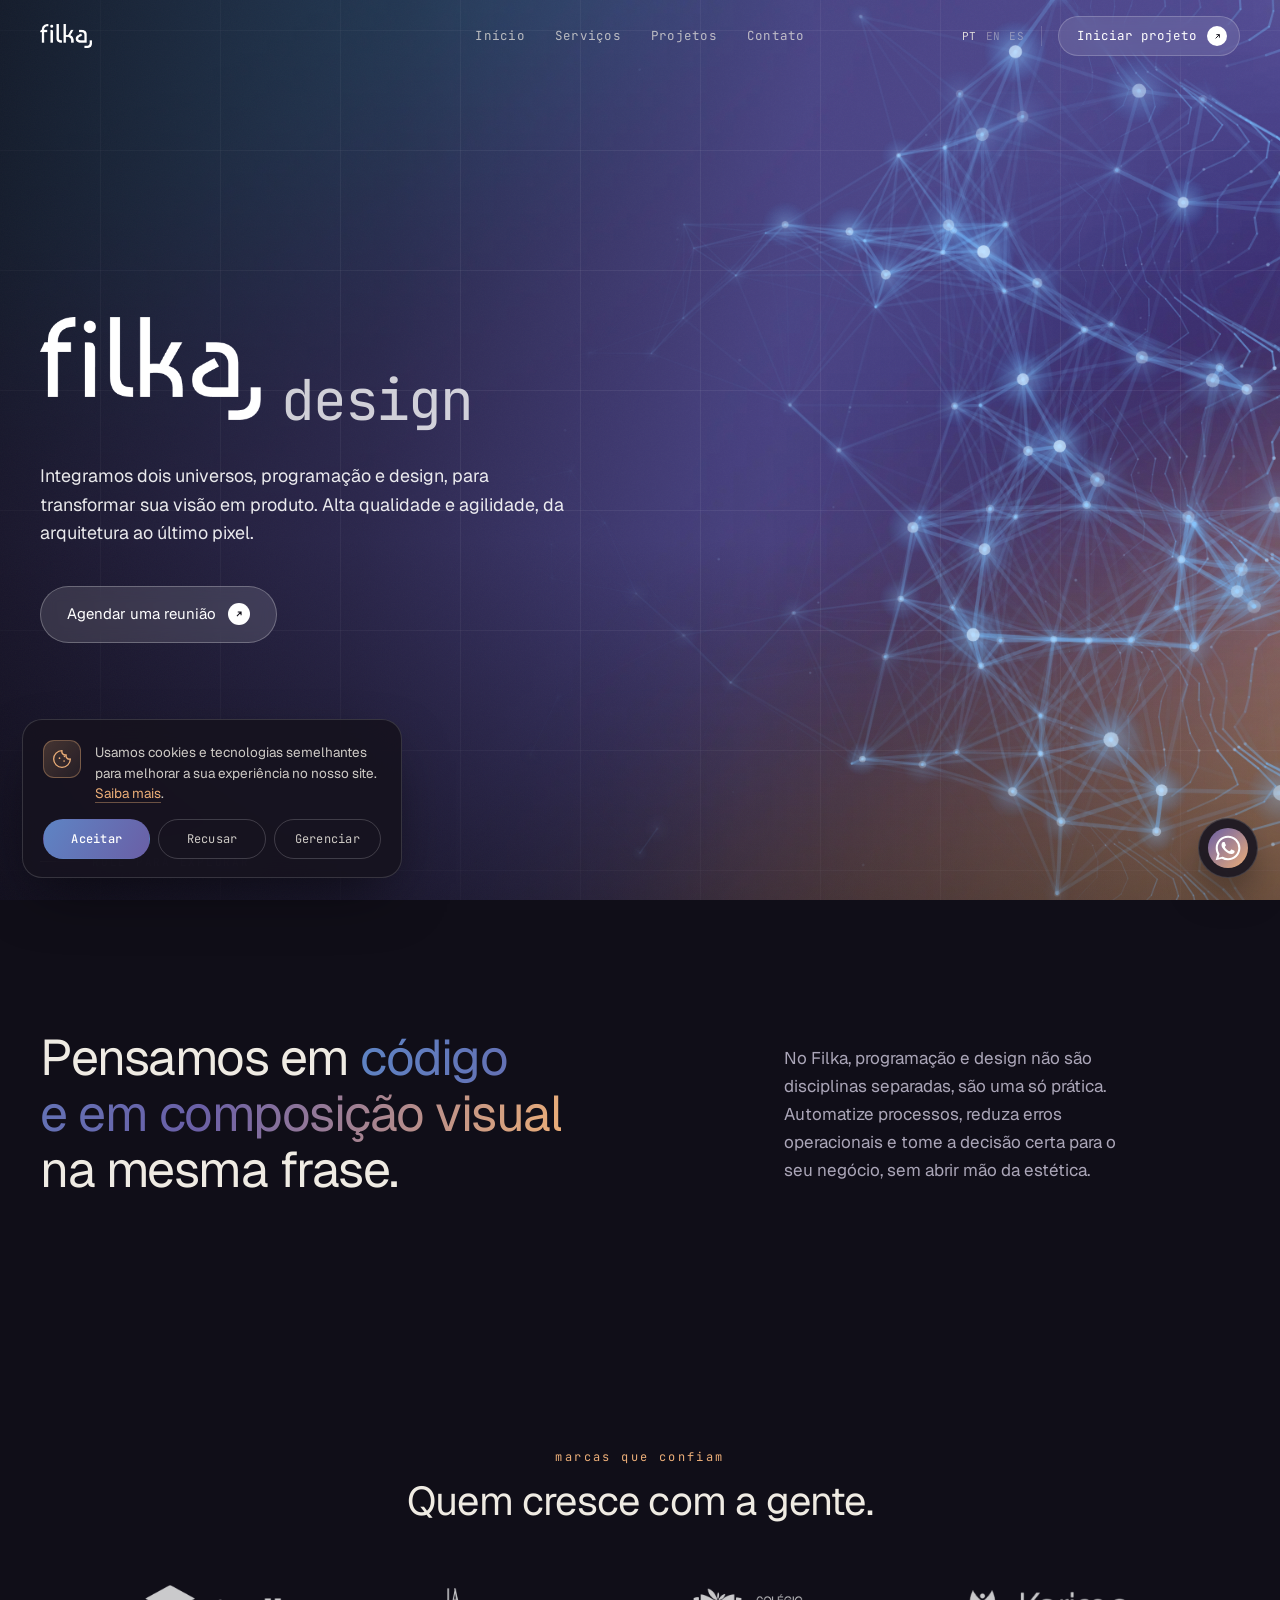
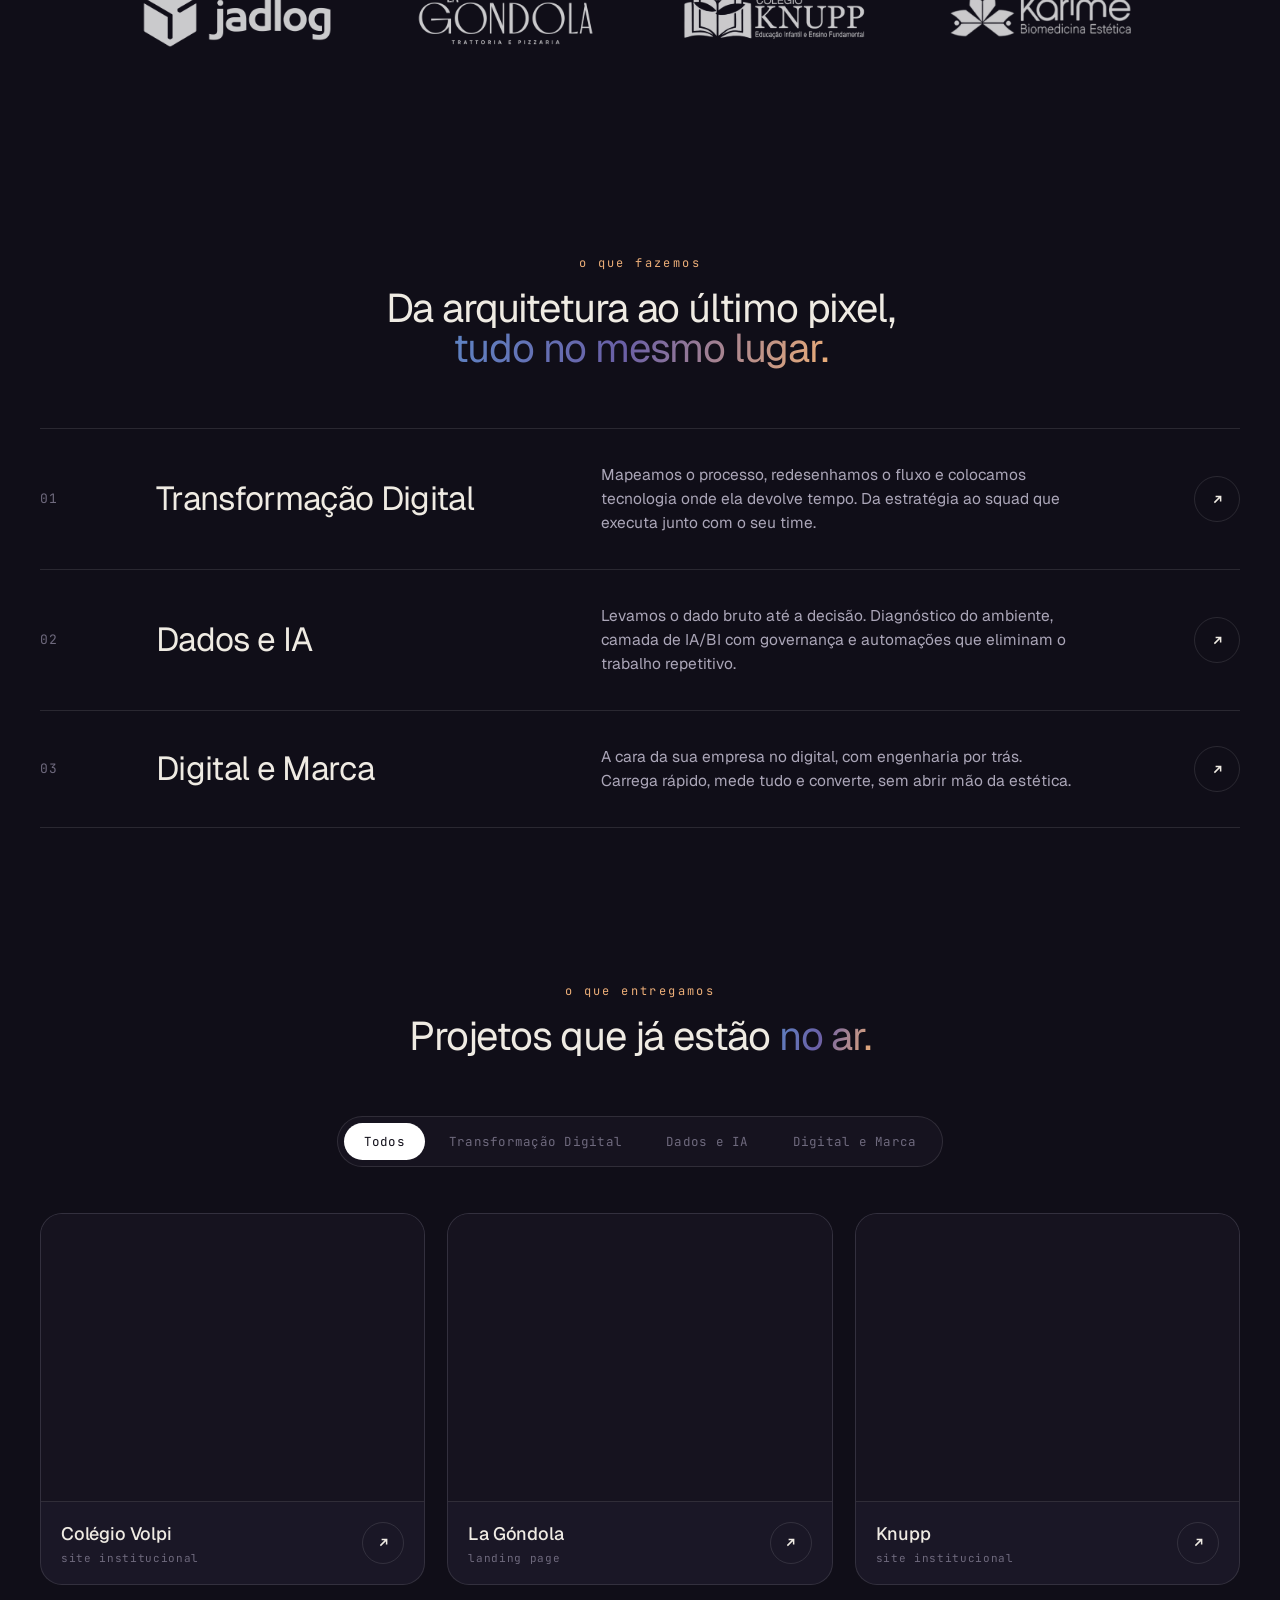
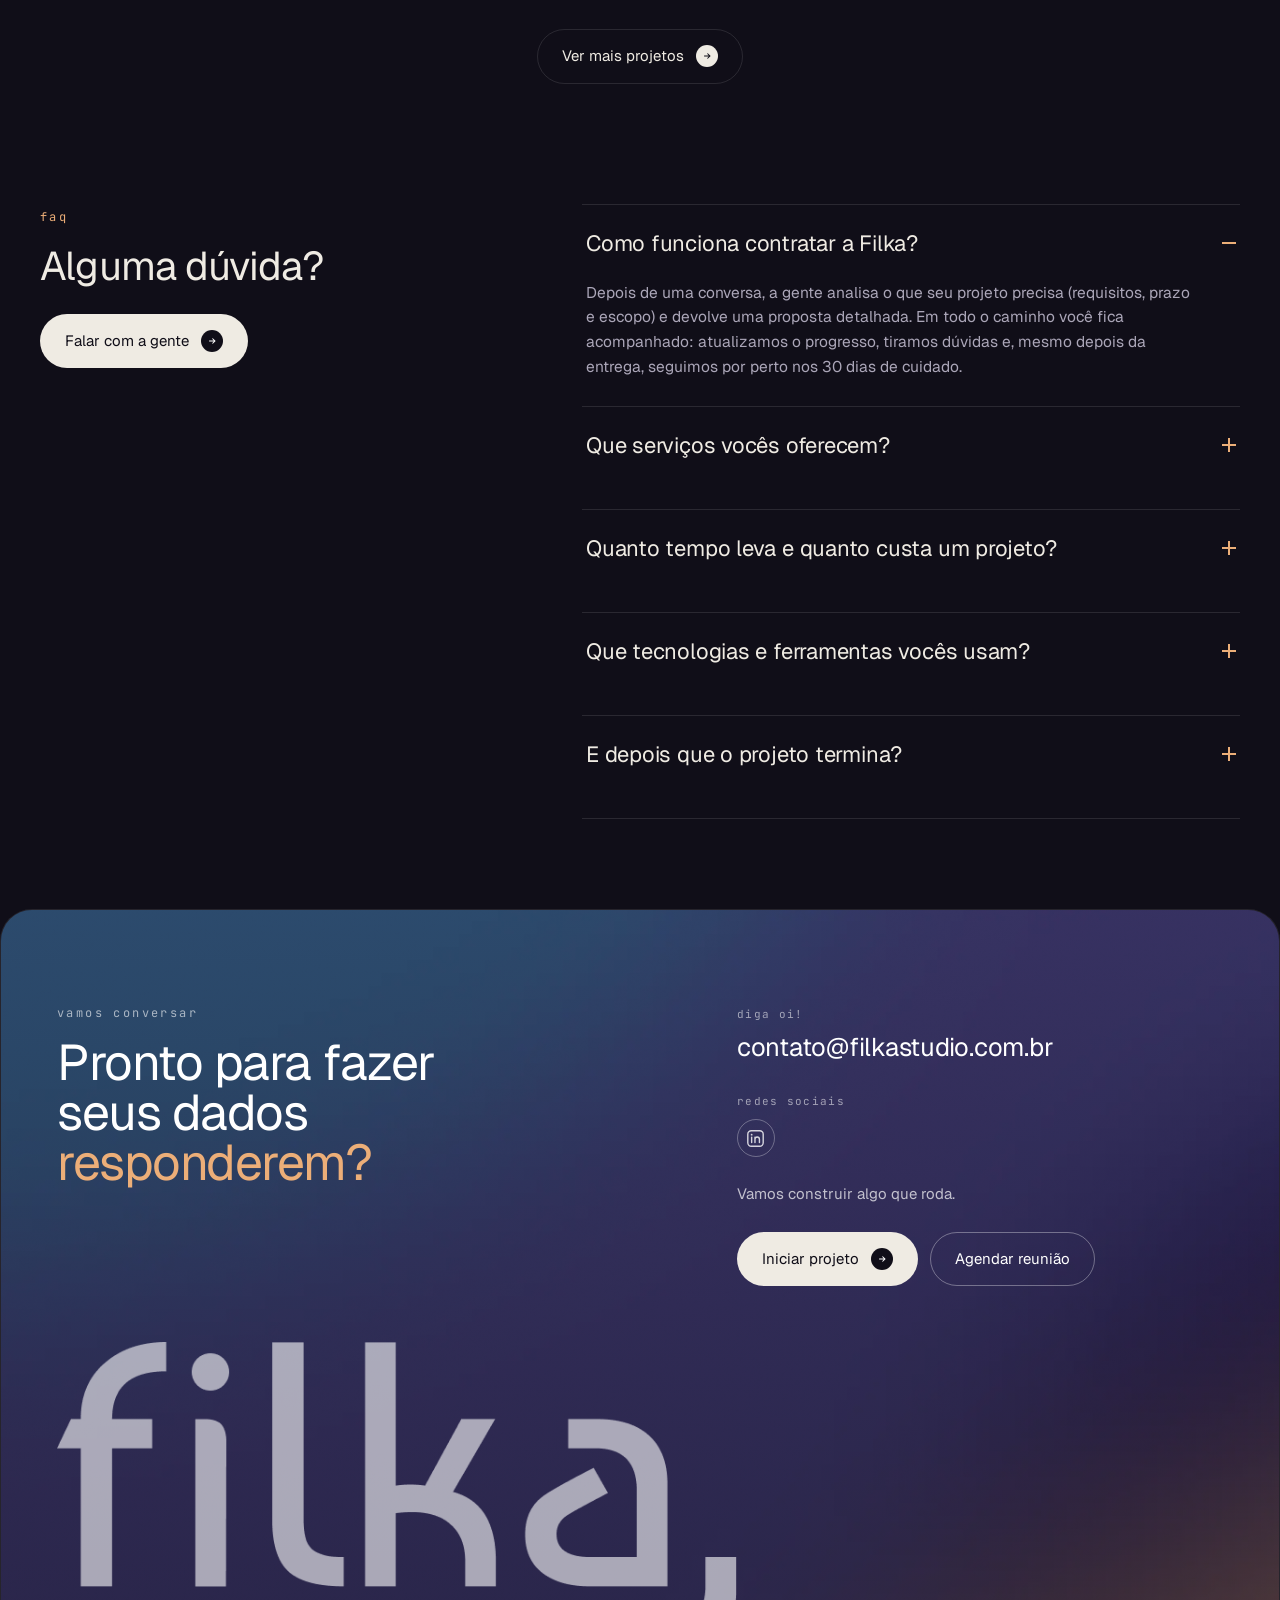
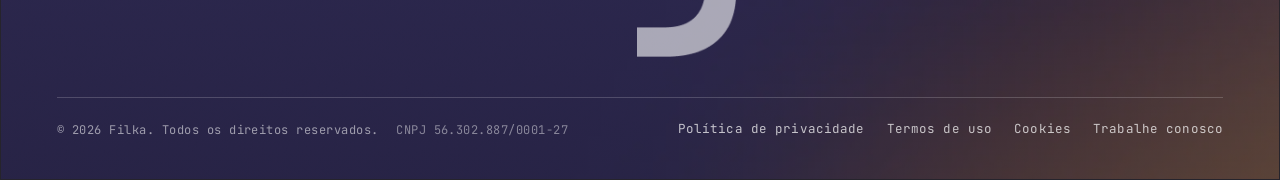
==== commit 9112d936: "Remove the Instagram icon again (reintroduced by the merge) The recent merge of the new homepage/ser" ====
--- a/index.html
+++ b/index.html
@@ -322,7 +322,6 @@
           <div class="contact-info__social">
             <span class="contact-info__lab">redes sociais</span>
             <div class="contact-social">
-              <a href="https://www.instagram.com/" target="_blank" rel="noopener" aria-label="Instagram"><svg width="21" height="21" viewBox="0 0 24 24" fill="none" stroke="currentColor" stroke-width="1.6" stroke-linecap="round" stroke-linejoin="round" aria-hidden="true"><rect x="3.2" y="3.2" width="17.6" height="17.6" rx="5.2"/><circle cx="12" cy="12" r="4.1"/><circle cx="16.9" cy="7.1" r="1.05" fill="currentColor" stroke="none"/></svg></a>
               <a href="https://www.linkedin.com/company/filka/" target="_blank" rel="noopener" aria-label="LinkedIn"><svg width="21" height="21" viewBox="0 0 24 24" fill="none" stroke="currentColor" stroke-width="1.6" stroke-linecap="round" stroke-linejoin="round" aria-hidden="true"><rect x="3.2" y="3.2" width="17.6" height="17.6" rx="4"/><path d="M7.6 10.4v6.2"/><circle cx="7.6" cy="7.6" r="1.05" fill="currentColor" stroke="none"/><path d="M11.4 16.6v-6.2M11.4 12.9a2.55 2.55 0 0 1 5.1 0v3.7"/></svg></a>
             </div>
           </div>
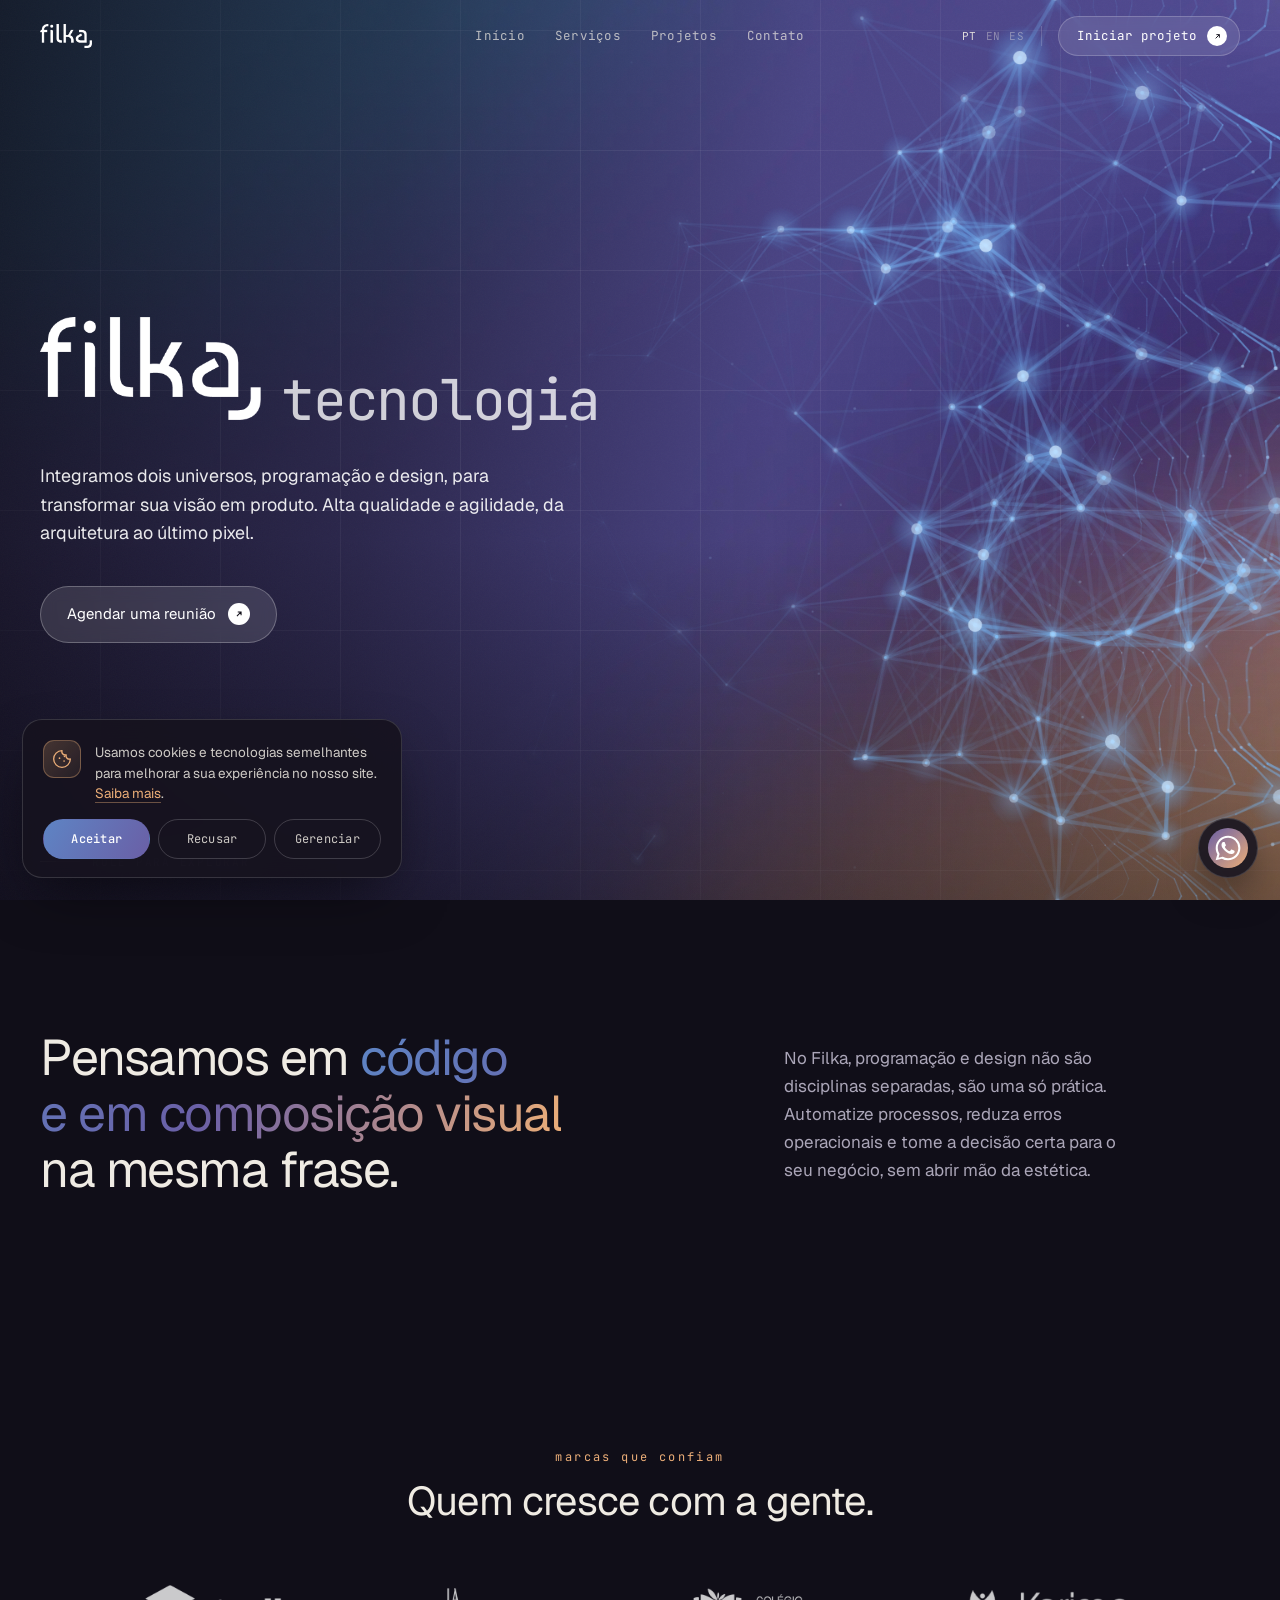
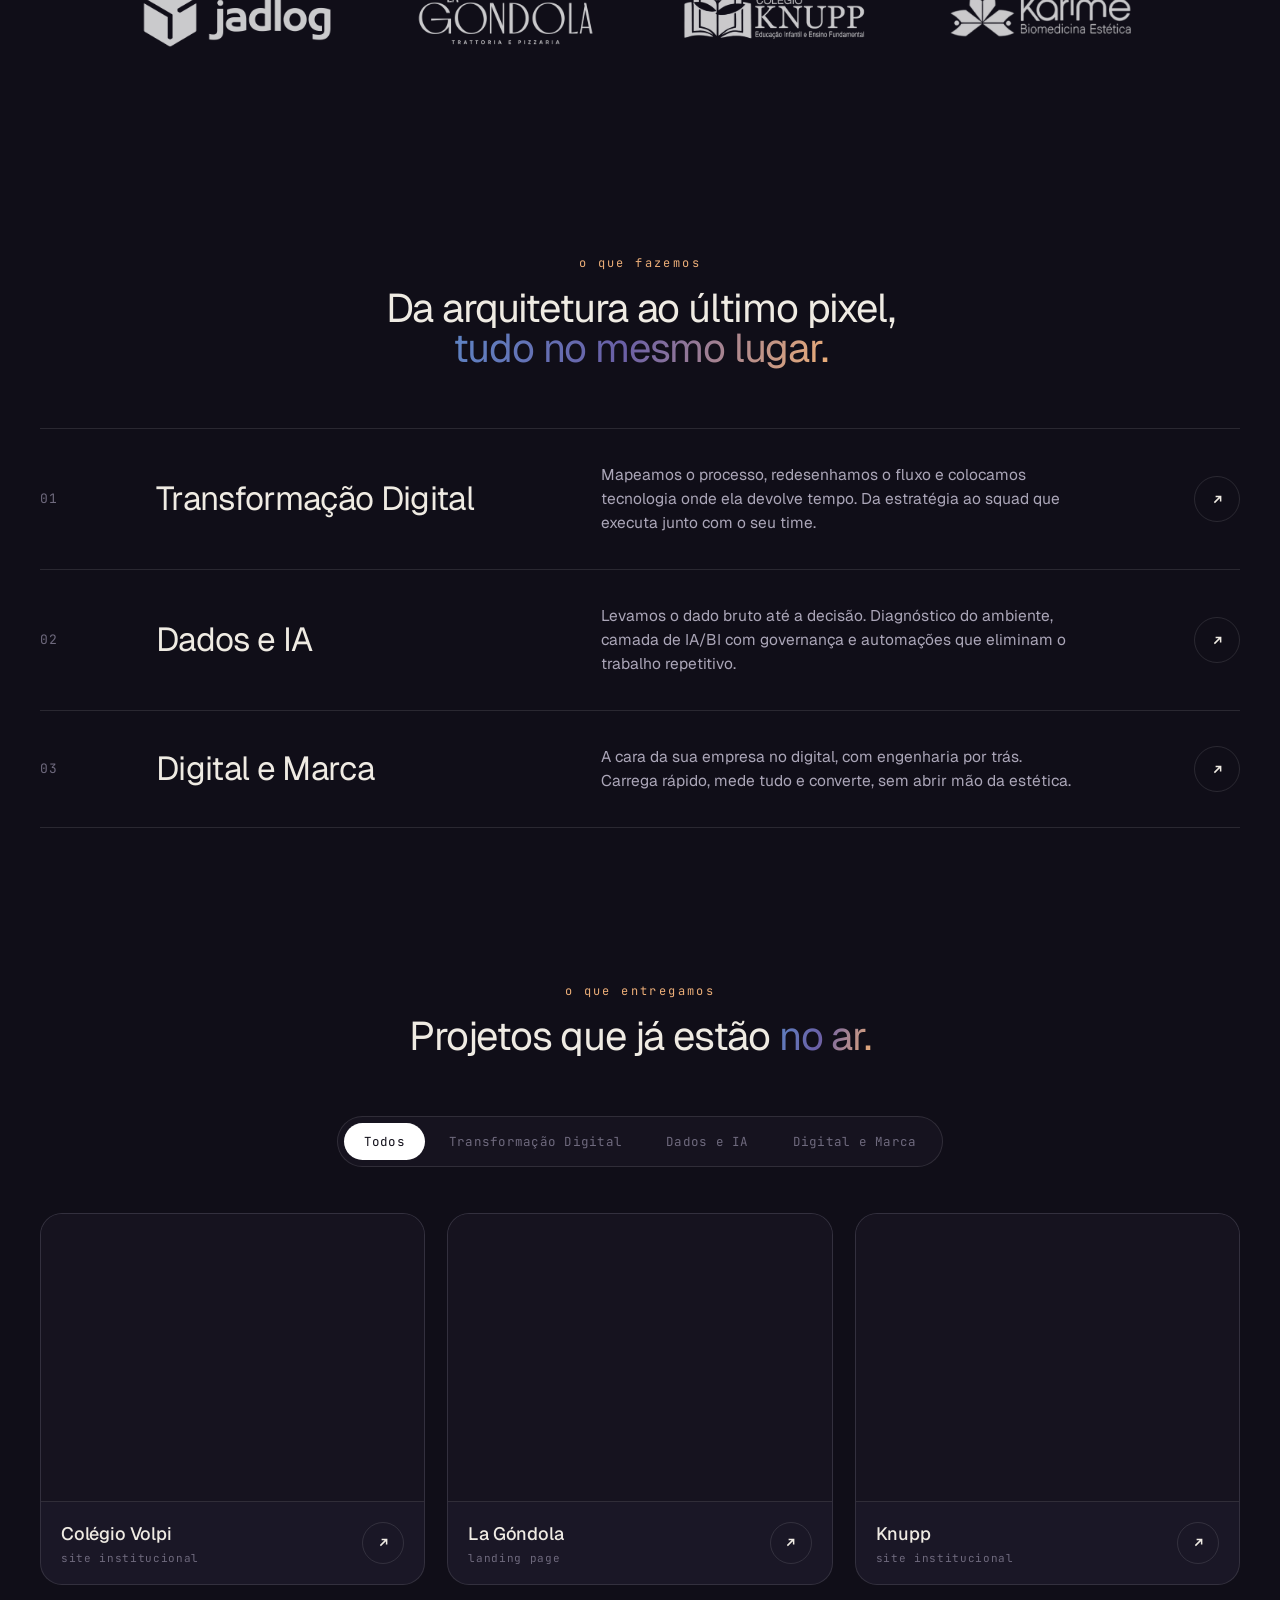
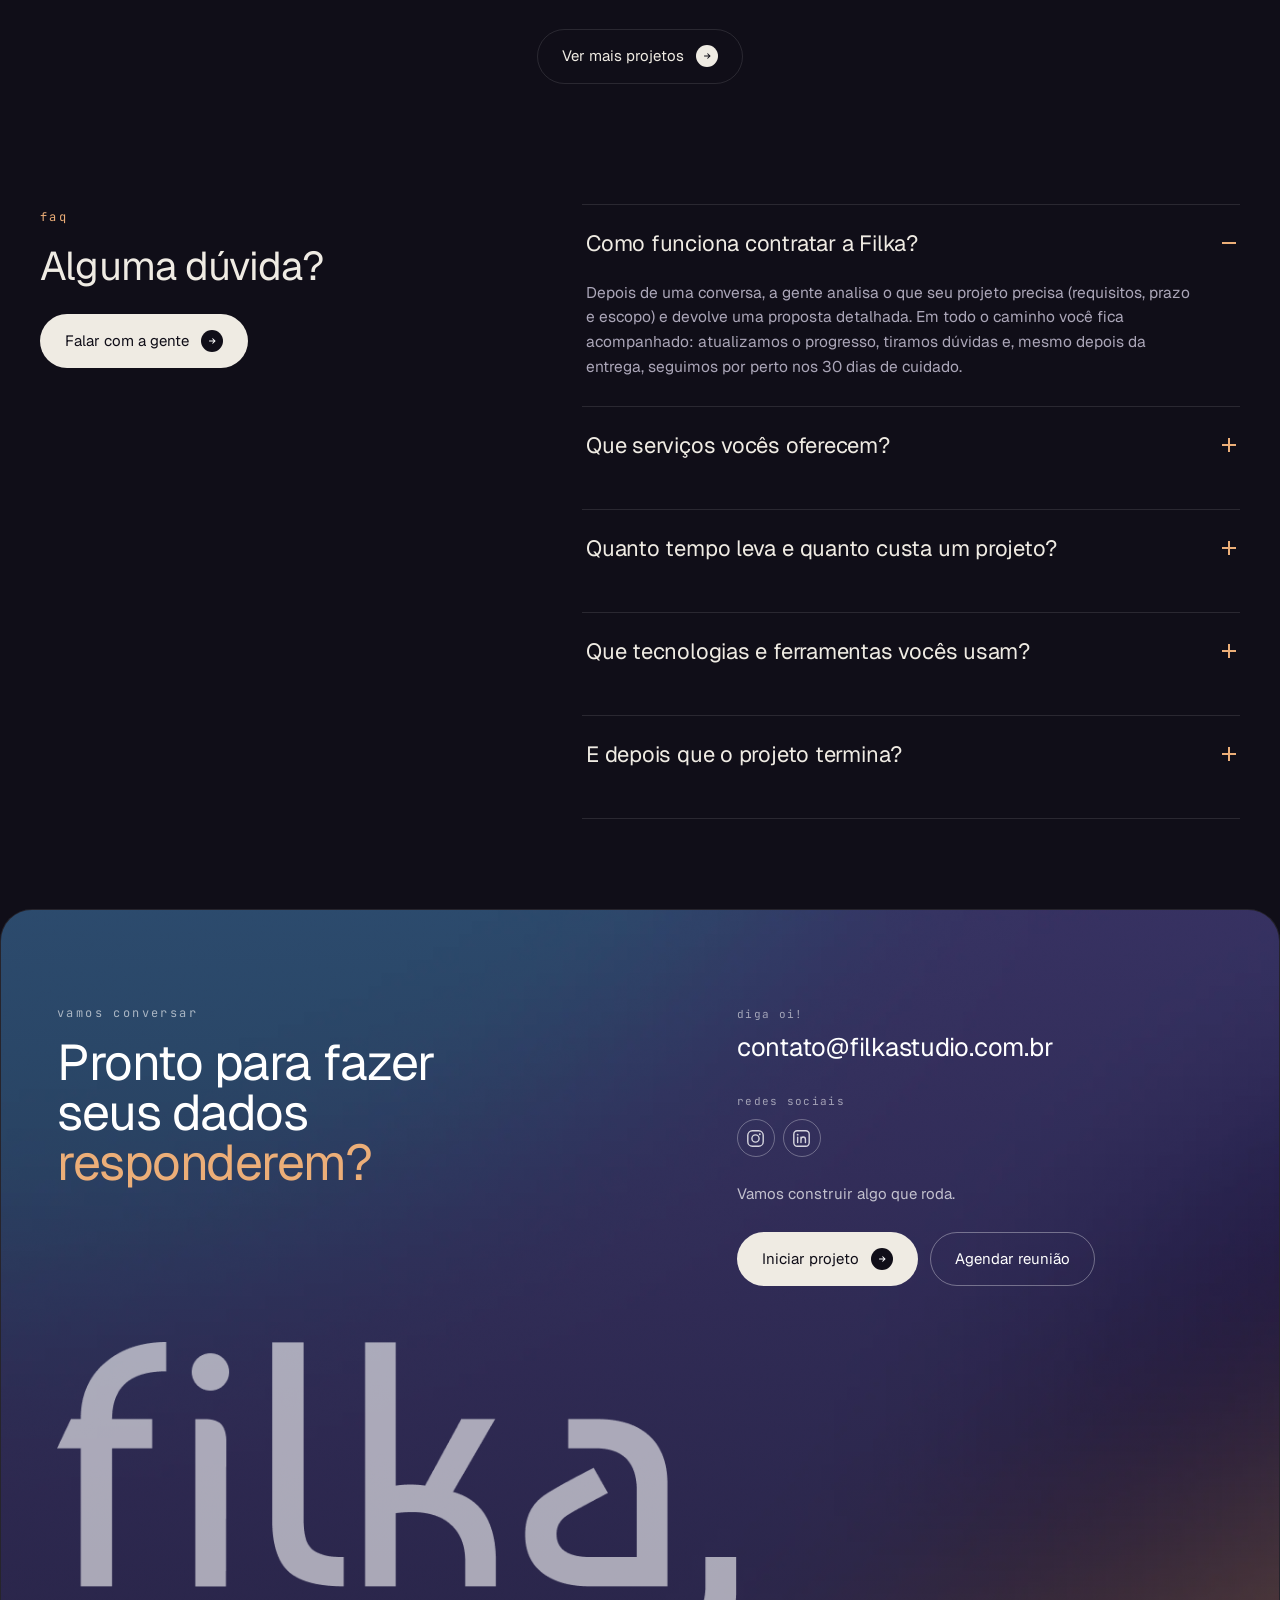
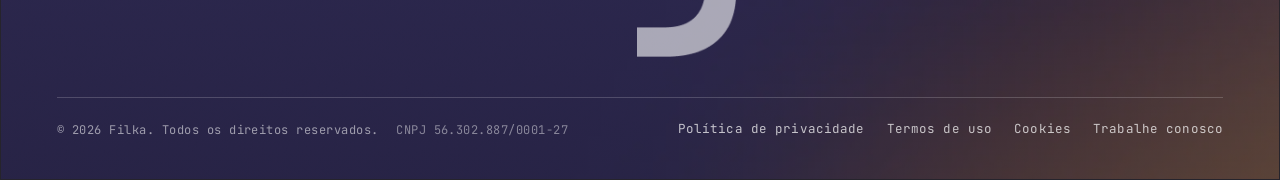
==== commit 437af6e3: "Re-add Instagram with the real handle You sent the actual profile (instagram.com/filka.studio) — wir" ====
--- a/index.html
+++ b/index.html
@@ -38,7 +38,8 @@
   "logo": "https://filkastudio.com.br/assets/img/filka-wordmark-hq.png",
   "email": "contato@filkastudio.com.br",
   "sameAs": [
-    "https://www.linkedin.com/company/filka/"
+    "https://www.linkedin.com/company/filka/",
+    "https://www.instagram.com/filka.studio/"
   ]
 }
 </script>
@@ -322,6 +323,7 @@
           <div class="contact-info__social">
             <span class="contact-info__lab">redes sociais</span>
             <div class="contact-social">
+              <a href="https://www.instagram.com/filka.studio/" target="_blank" rel="noopener" aria-label="Instagram"><svg width="21" height="21" viewBox="0 0 24 24" fill="none" stroke="currentColor" stroke-width="1.6" stroke-linecap="round" stroke-linejoin="round" aria-hidden="true"><rect x="3.2" y="3.2" width="17.6" height="17.6" rx="5.2"/><circle cx="12" cy="12" r="4.1"/><circle cx="16.9" cy="7.1" r="1.05" fill="currentColor" stroke="none"/></svg></a>
               <a href="https://www.linkedin.com/company/filka/" target="_blank" rel="noopener" aria-label="LinkedIn"><svg width="21" height="21" viewBox="0 0 24 24" fill="none" stroke="currentColor" stroke-width="1.6" stroke-linecap="round" stroke-linejoin="round" aria-hidden="true"><rect x="3.2" y="3.2" width="17.6" height="17.6" rx="4"/><path d="M7.6 10.4v6.2"/><circle cx="7.6" cy="7.6" r="1.05" fill="currentColor" stroke="none"/><path d="M11.4 16.6v-6.2M11.4 12.9a2.55 2.55 0 0 1 5.1 0v3.7"/></svg></a>
             </div>
           </div>
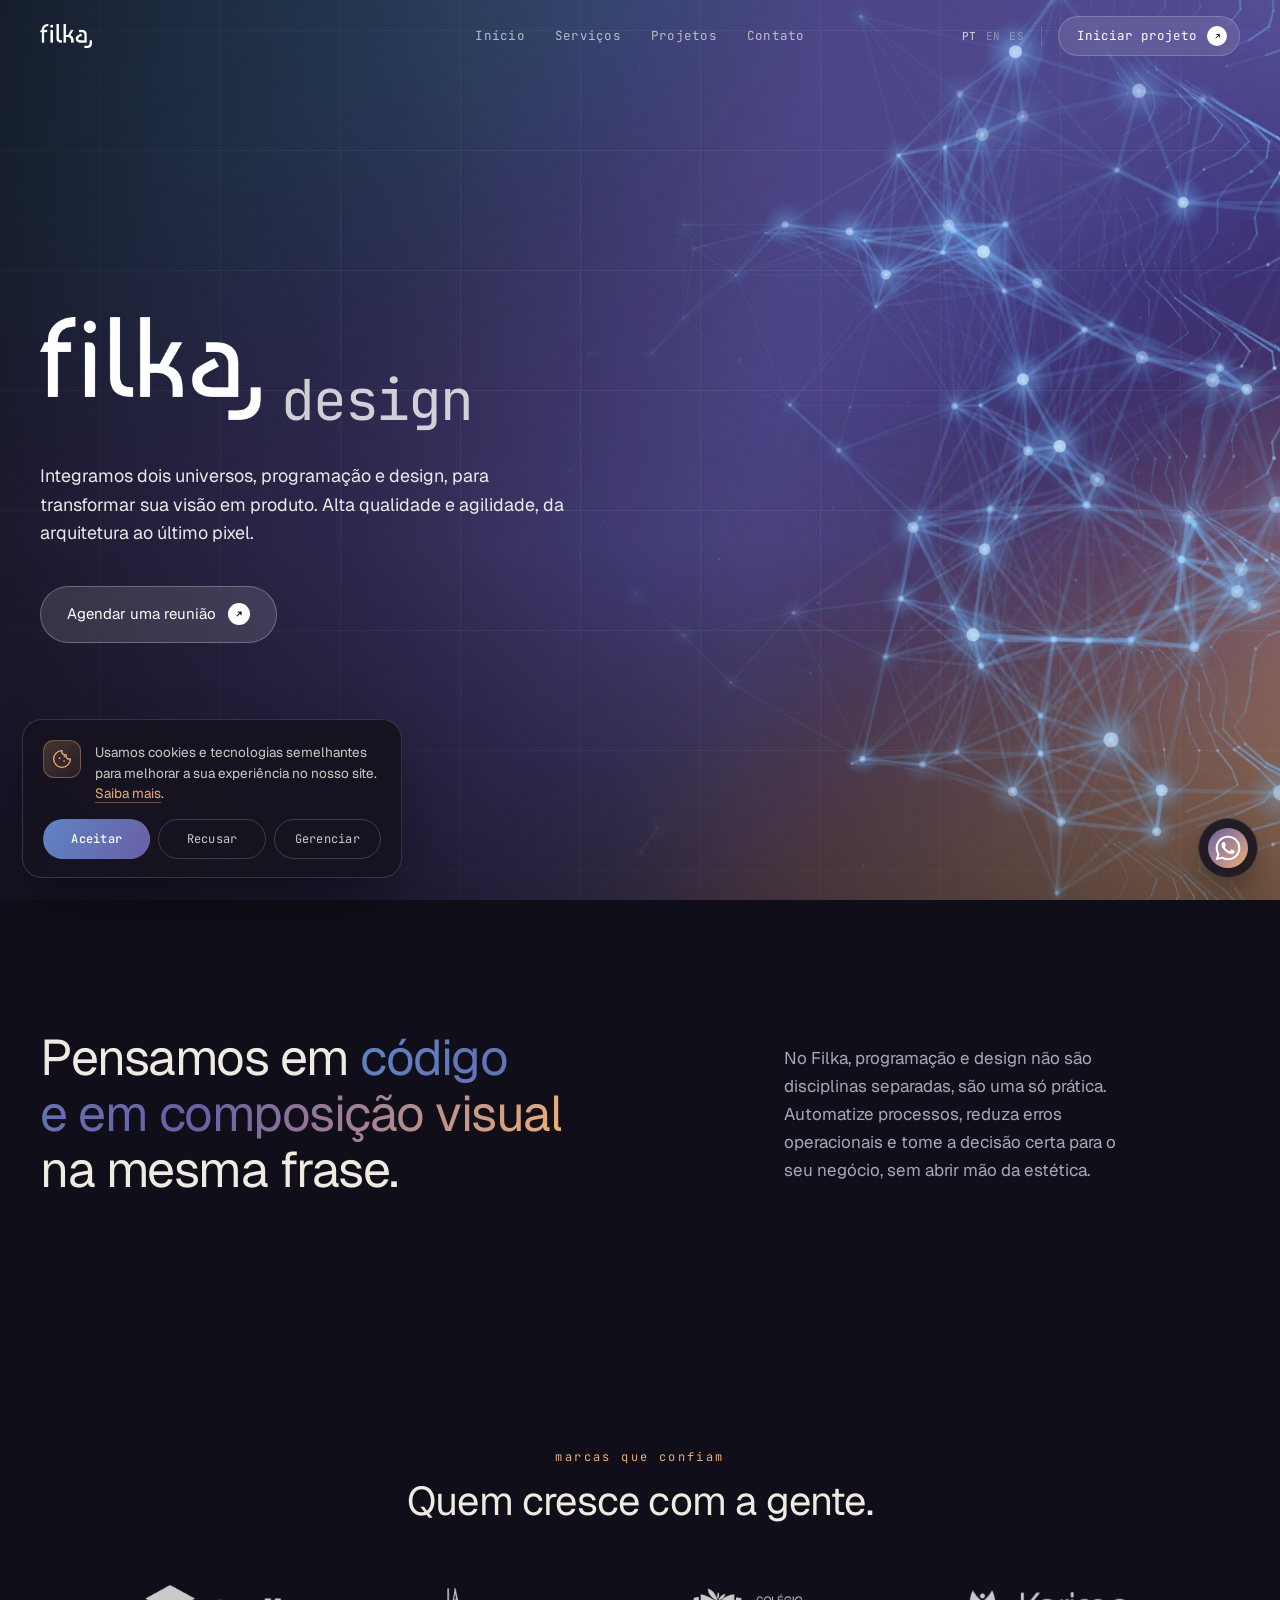
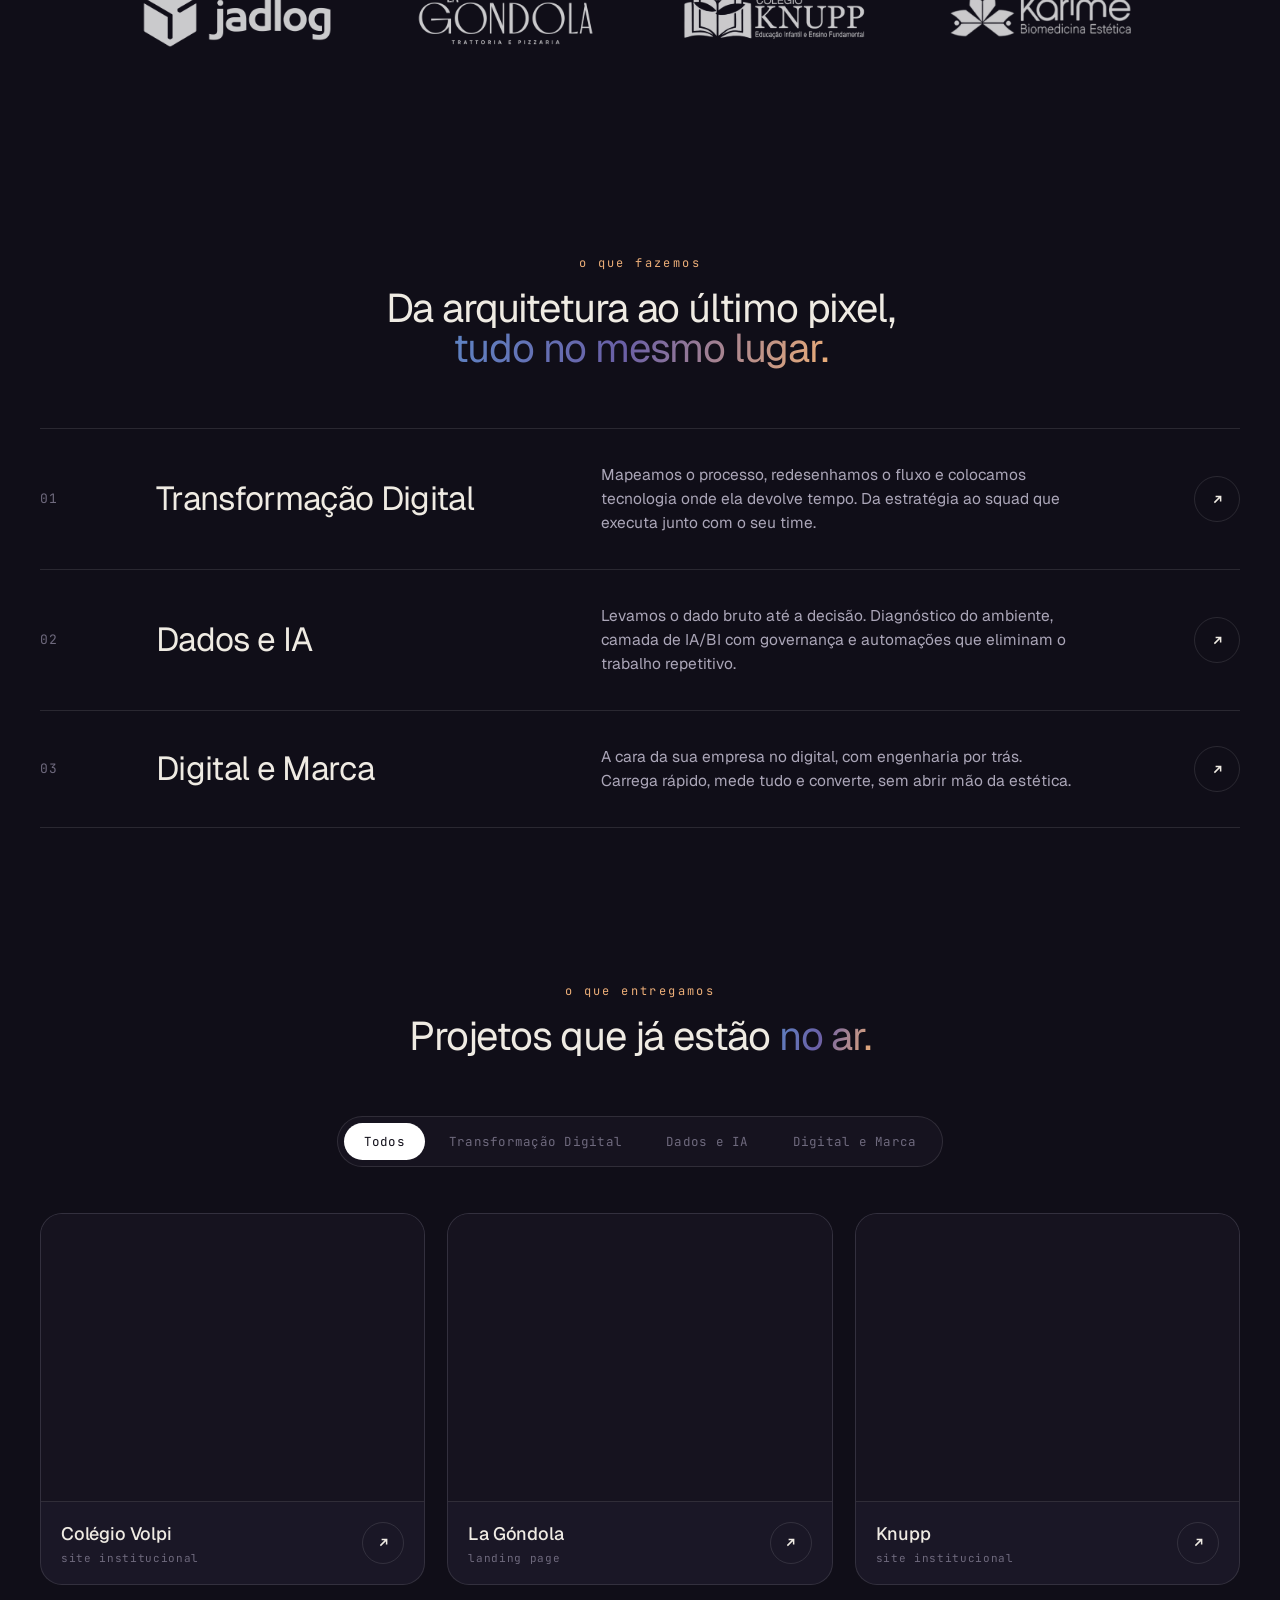
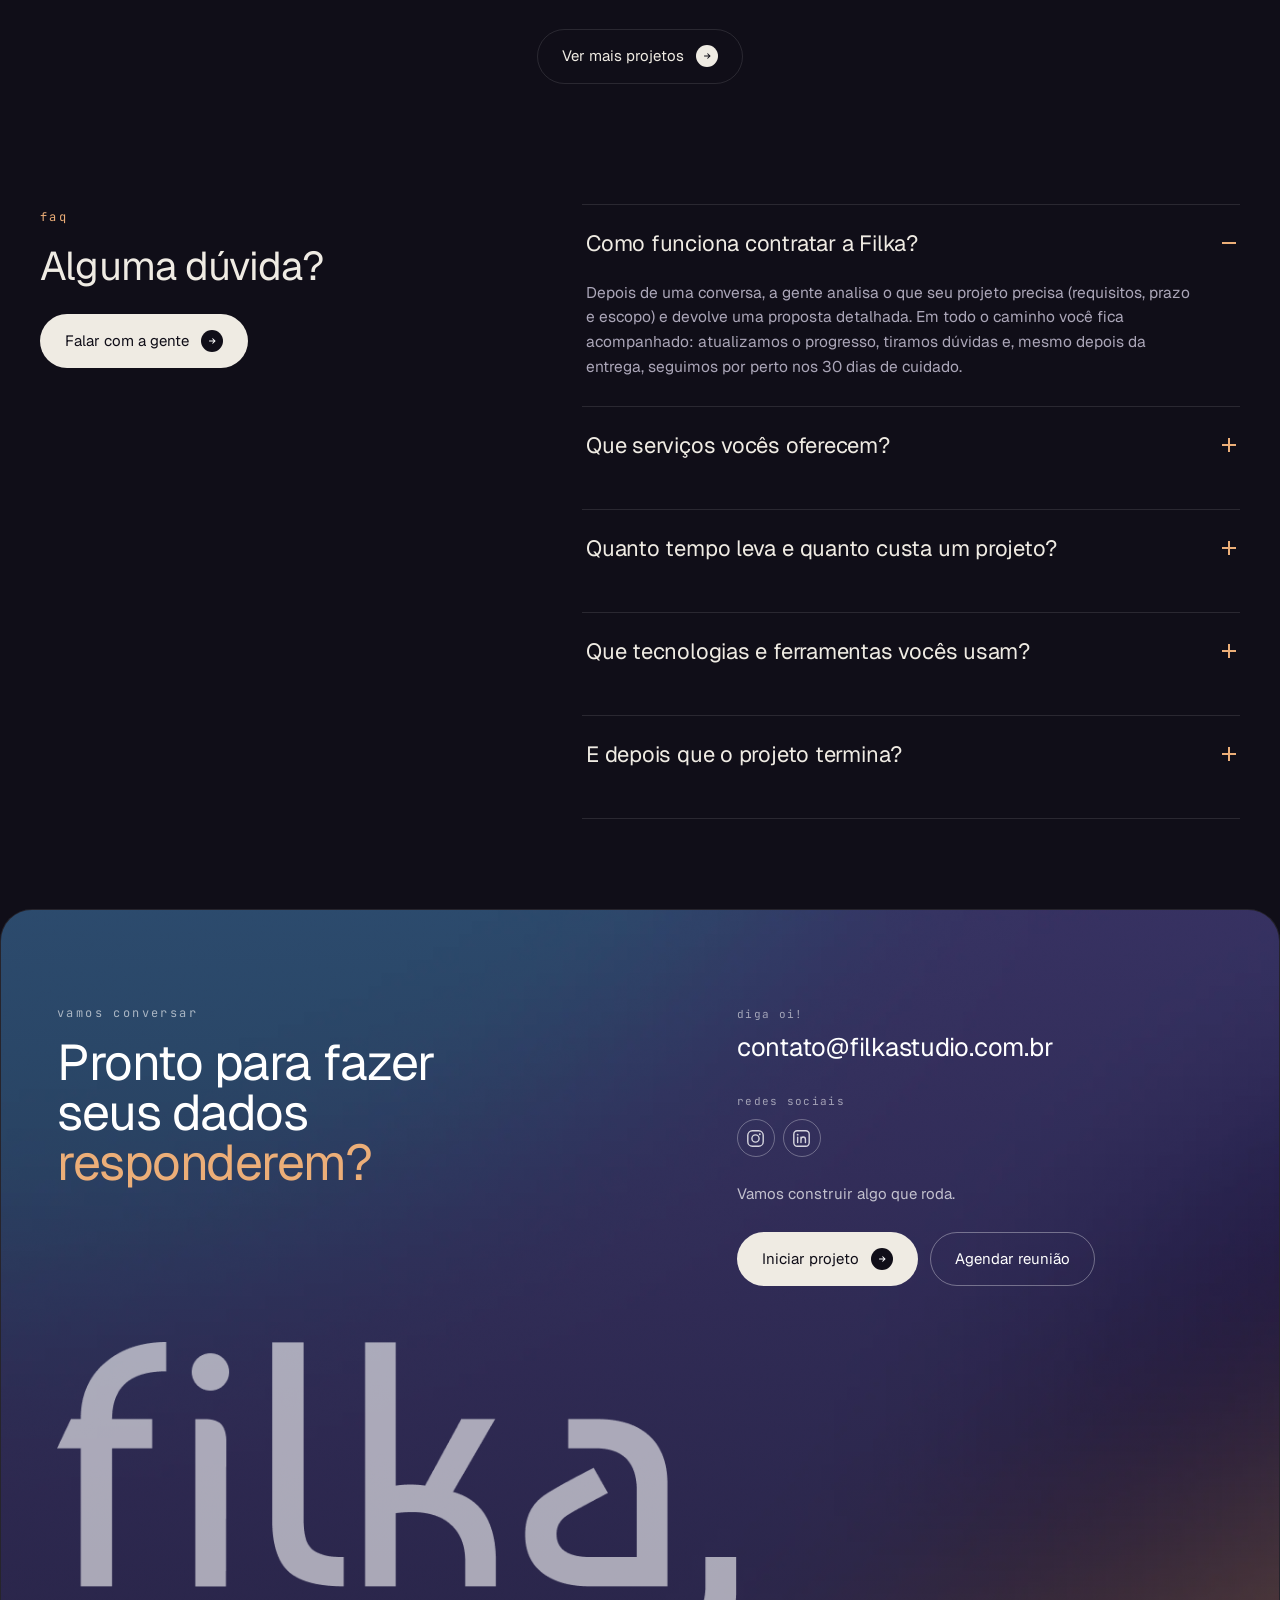
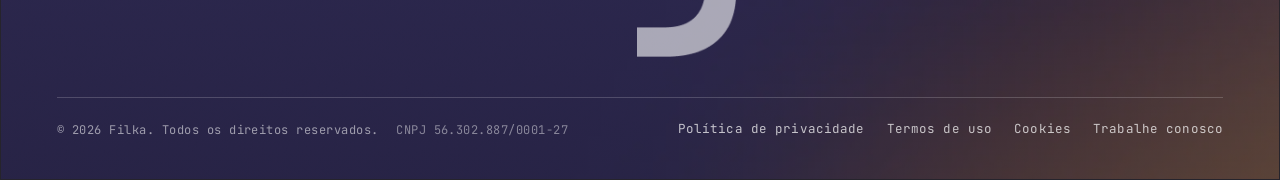
==== commit 0bc965f9: "Remove the 3 thin service landing pages for good Confirmed with the user: dados-ia.html, digital-mar" ====
--- a/index.html
+++ b/index.html
@@ -173,21 +173,21 @@
     </div>
 
     <div class="svc-rows">
-      <a class="svc-row reveal" data-svc="td" href="transformacao-digital.html">
+      <a class="svc-row reveal" data-svc="td" href="contato.html">
         <span class="svc-row__num">01</span>
         <span class="svc-row__title">Transformação Digital</span>
         <span class="svc-row__desc">Mapeamos o processo, redesenhamos o fluxo e colocamos tecnologia onde ela devolve tempo. Da estratégia ao squad que executa junto com o seu time.</span>
         <span class="svc-row__cta">Saiba mais <span class="svc-row__arrow"><svg width="15" height="15" viewBox="0 0 24 24" fill="none" stroke="currentColor" stroke-width="2.4"><path d="M7 17L17 7M9 7h8v8"/></svg></span></span>
       </a>
 
-      <a class="svc-row reveal" data-svc="dia" href="dados-ia.html">
+      <a class="svc-row reveal" data-svc="dia" href="contato.html">
         <span class="svc-row__num">02</span>
         <span class="svc-row__title">Dados e IA</span>
         <span class="svc-row__desc">Levamos o dado bruto até a decisão. Diagnóstico do ambiente, camada de IA/BI com governança e automações que eliminam o trabalho repetitivo.</span>
         <span class="svc-row__cta">Saiba mais <span class="svc-row__arrow"><svg width="15" height="15" viewBox="0 0 24 24" fill="none" stroke="currentColor" stroke-width="2.4"><path d="M7 17L17 7M9 7h8v8"/></svg></span></span>
       </a>
 
-      <a class="svc-row reveal" data-svc="dm" href="digital-marca.html">
+      <a class="svc-row reveal" data-svc="dm" href="contato.html">
         <span class="svc-row__num">03</span>
         <span class="svc-row__title">Digital e Marca</span>
         <span class="svc-row__desc">A cara da sua empresa no digital, com engenharia por trás. Carrega rápido, mede tudo e converte, sem abrir mão da estética.</span>
